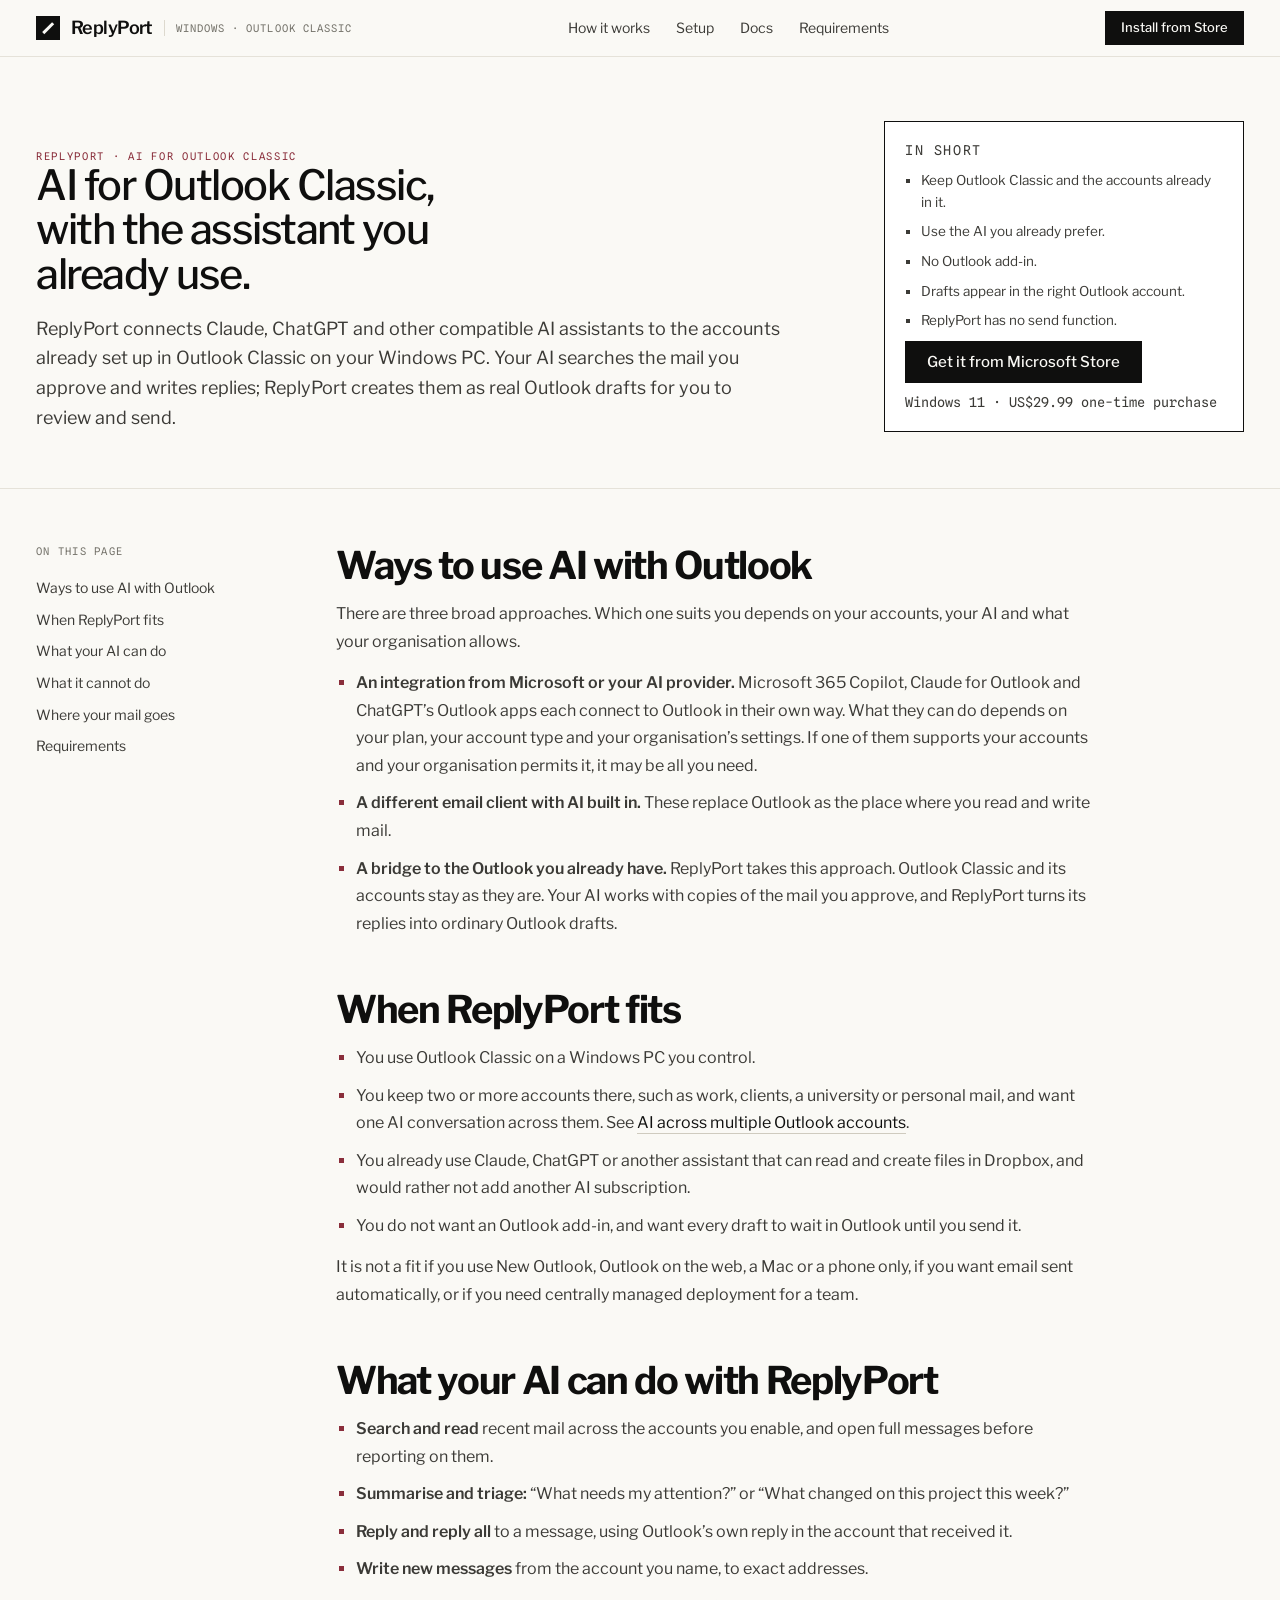
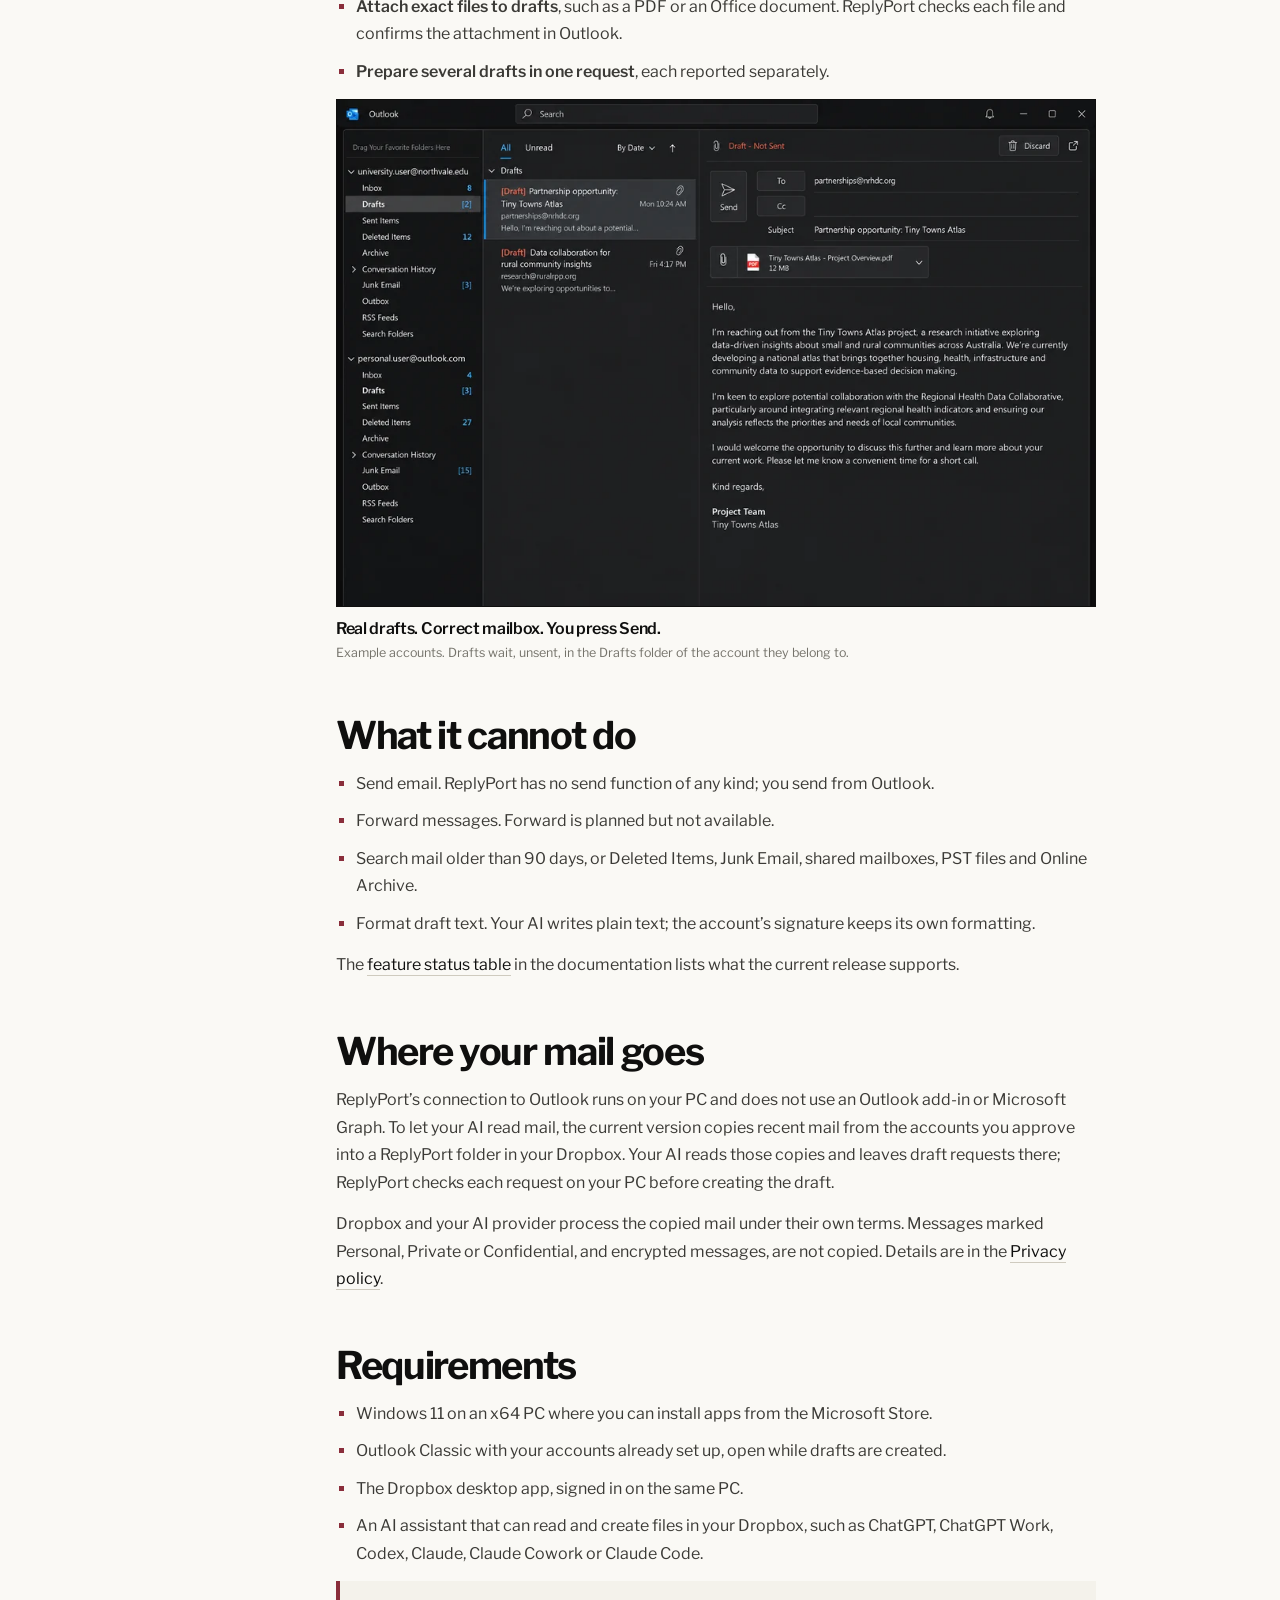
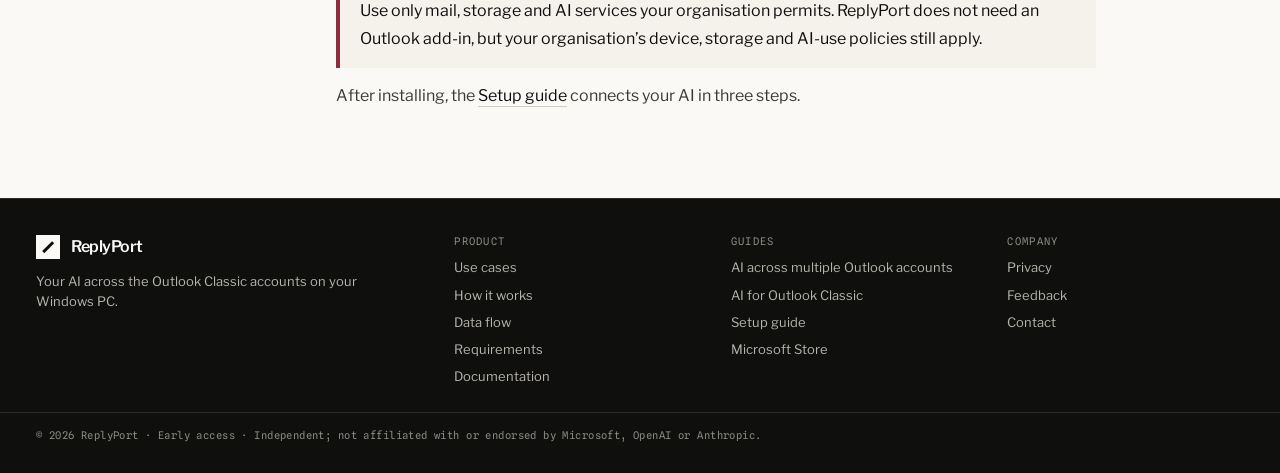
==== ai-for-outlook-classic/index.html @ 8bb8aacd "Website for ReplyPort 0.3.12 at US$29.99 (merge when the Store update is live) - Price: US$29.99 one" ====
<!DOCTYPE html>
<html lang="en">
<head>
<meta charset="utf-8">
<meta name="viewport" content="width=device-width, initial-scale=1">
<title>AI for Outlook Classic and Multiple Accounts | ReplyPort</title>
<meta name="description" content="Ways to use AI with Outlook Classic on Windows, and where ReplyPort fits: use Claude, ChatGPT or another compatible assistant with the accounts already in Outlook, with no add-in and no send function.">
<link rel="canonical" href="https://replyport.github.io/ai-for-outlook-classic/">
<meta name="theme-color" content="#FAF9F5" media="(prefers-color-scheme: light)">
<meta name="theme-color" content="#0F0F0E" media="(prefers-color-scheme: dark)">
<meta name="color-scheme" content="light dark">

<meta property="og:type" content="article">
<meta property="og:site_name" content="ReplyPort">
<meta property="og:url" content="https://replyport.github.io/ai-for-outlook-classic/">
<meta property="og:title" content="AI for Outlook Classic, with the assistant you already use">
<meta property="og:description" content="Use Claude, ChatGPT or another compatible assistant with the accounts already in Outlook Classic. Real Outlook drafts; ReplyPort cannot send.">
<meta property="og:image" content="https://replyport.github.io/assets/screens/outlook-drafts-og.jpg">
<meta property="og:image:width" content="1200">
<meta property="og:image:height" content="630">
<meta name="twitter:card" content="summary_large_image">

<link rel="icon" href="../favicon.svg" type="image/svg+xml">
<link rel="apple-touch-icon" href="../apple-touch-icon.png">
<link rel="preload" href="../assets/fonts/libre-franklin-latin.woff2" as="font" type="font/woff2" crossorigin>
<link rel="preload" href="../assets/fonts/spline-sans-mono-latin.woff2" as="font" type="font/woff2" crossorigin>
<link rel="stylesheet" href="../assets/site.css">
<!-- Google tag (gtag.js) -->
<script async src="https://www.googletagmanager.com/gtag/js?id=AW-18493139821"></script>
<script>
  window.dataLayer = window.dataLayer || [];
  function gtag(){dataLayer.push(arguments);}
  gtag('js', new Date());
  gtag('config', 'AW-18493139821');
</script>
<script src="../assets/measurement.js" defer></script>
</head>

<body id="top">
<a class="skip-link" href="#main">Skip to content</a>

<header class="topbar">
  <div class="wrap topbar__bar">
    <a class="lockup" href="../" aria-label="ReplyPort, home">
      <span class="rp-mark rp-mark--24 rp-mark--idle" role="img" aria-label="ReplyPort"><i></i></span>
      <span class="wordmark">ReplyPort</span>
      <span class="lockup__tag">Windows &#183; Outlook Classic</span>
    </a>
    <nav class="topbar__links" aria-label="Primary">
      <a href="../#how">How it works</a>
      <a href="../setup/">Setup</a>
      <a href="../docs/">Docs</a>
      <a href="../#windows">Requirements</a>
    </nav>
    <a class="btn btn--small" href="https://apps.microsoft.com/detail/9PPGN3H4QGJJ">Install from Store</a>
  </div>
  <details class="navdrop">
    <summary><span class="wrap navdrop__summary">Sections</span></summary>
    <nav class="wrap navdrop__menu" aria-label="Primary, compact">
      <a href="../#how">How it works</a>
      <a href="../setup/">Setup</a>
      <a href="../docs/">Docs</a>
      <a href="../#windows">Requirements</a>
    </nav>
  </details>
</header>

<main id="main">
  <header class="band guide-hero">
    <div class="wrap guide-hero__inner">
      <div>
        <p class="eyebrow eyebrow--widest eyebrow--signal">ReplyPort &#183; AI for Outlook Classic</p>
        <h1>AI for Outlook Classic, with the assistant you already use.</h1>
        <p class="guide-standfirst">ReplyPort connects Claude, ChatGPT and other compatible AI assistants to the accounts already set up in Outlook Classic on your Windows PC. Your AI searches the mail you approve and writes replies; ReplyPort creates them as real Outlook drafts for you to review and send.</p>
      </div>
      <aside class="guide-boundary" aria-label="In short">
        <p class="eyebrow">In short</p>
        <ul>
          <li>Keep Outlook Classic and the accounts already in it.</li>
          <li>Use the AI you already prefer.</li>
          <li>No Outlook add-in.</li>
          <li>Drafts appear in the right Outlook account.</li>
          <li>ReplyPort has no send function.</li>
        </ul>
        <p><a class="btn" href="https://apps.microsoft.com/detail/9PPGN3H4QGJJ">Get it from Microsoft Store</a></p>
        <p class="meta">Windows 11 &#183; US$29.99 one-time purchase</p>
      </aside>
    </div>
  </header>

  <div class="wrap guide-layout">
    <nav class="guide-nav" aria-label="Sections on this page">
      <p class="eyebrow">On this page</p>
      <a href="#options">Ways to use AI with Outlook</a>
      <a href="#fit">When ReplyPort fits</a>
      <a href="#can">What your AI can do</a>
      <a href="#cannot">What it cannot do</a>
      <a href="#data">Where your mail goes</a>
      <a href="#requirements">Requirements</a>
    </nav>

    <article class="guide-copy">
      <section id="options">
        <h2>Ways to use AI with Outlook</h2>
        <p>There are three broad approaches. Which one suits you depends on your accounts, your AI and what your organisation allows.</p>
        <ul>
          <li><strong>An integration from Microsoft or your AI provider.</strong> Microsoft 365 Copilot, Claude for Outlook and ChatGPT&#8217;s Outlook apps each connect to Outlook in their own way. What they can do depends on your plan, your account type and your organisation&#8217;s settings. If one of them supports your accounts and your organisation permits it, it may be all you need.</li>
          <li><strong>A different email client with AI built in.</strong> These replace Outlook as the place where you read and write mail.</li>
          <li><strong>A bridge to the Outlook you already have.</strong> ReplyPort takes this approach. Outlook Classic and its accounts stay as they are. Your AI works with copies of the mail you approve, and ReplyPort turns its replies into ordinary Outlook drafts.</li>
        </ul>
      </section>

      <section id="fit">
        <h2>When ReplyPort fits</h2>
        <ul>
          <li>You use Outlook Classic on a Windows PC you control.</li>
          <li>You keep two or more accounts there, such as work, clients, a university or personal mail, and want one AI conversation across them. See <a class="link" href="../ai-multiple-outlook-accounts/">AI across multiple Outlook accounts</a>.</li>
          <li>You already use Claude, ChatGPT or another assistant that can read and create files in Dropbox, and would rather not add another AI subscription.</li>
          <li>You do not want an Outlook add-in, and want every draft to wait in Outlook until you send it.</li>
        </ul>
        <p>It is not a fit if you use New Outlook, Outlook on the web, a Mac or a phone only, if you want email sent automatically, or if you need centrally managed deployment for a team.</p>
      </section>

      <section id="can">
        <h2>What your AI can do with ReplyPort</h2>
        <ul>
          <li><strong>Search and read</strong> recent mail across the accounts you enable, and open full messages before reporting on them.</li>
          <li><strong>Summarise and triage:</strong> &#8220;What needs my attention?&#8221; or &#8220;What changed on this project this week?&#8221;</li>
          <li><strong>Reply and reply all</strong> to a message, using Outlook&#8217;s own reply in the account that received it.</li>
          <li><strong>Write new messages</strong> from the account you name, to exact addresses.</li>
          <li><strong>Attach exact files to drafts</strong>, such as a PDF or an Office document. ReplyPort checks each file and confirms the attachment in Outlook.</li>
          <li><strong>Prepare several drafts in one request</strong>, each reported separately.</li>
        </ul>
        <figure class="shot">
          <picture class="shot__frame">
            <source type="image/webp" srcset="../assets/screens/outlook-drafts-960.webp 960w, ../assets/screens/outlook-drafts.webp 1536w" sizes="(max-width: 980px) 100vw, 760px">
            <img src="../assets/screens/outlook-drafts-960.jpg" srcset="../assets/screens/outlook-drafts-960.jpg 960w, ../assets/screens/outlook-drafts.jpg 1536w" sizes="(max-width: 980px) 100vw, 760px" width="1536" height="1024" loading="lazy" alt="Outlook Classic with a university account and a personal account, each with its own Drafts folder. An unsent draft is open in the university account.">
          </picture>
          <figcaption class="shot__cap">
            <span class="shot__claim">Real drafts. Correct mailbox. You press Send.</span>
            <span class="shot__note">Example accounts. Drafts wait, unsent, in the Drafts folder of the account they belong to.</span>
          </figcaption>
        </figure>
      </section>

      <section id="cannot">
        <h2>What it cannot do</h2>
        <ul>
          <li>Send email. ReplyPort has no send function of any kind; you send from Outlook.</li>
          <li>Forward messages. Forward is planned but not available.</li>
                    <li>Search mail older than 90 days, or Deleted Items, Junk Email, shared mailboxes, PST files and Online Archive.</li>
          <li>Format draft text. Your AI writes plain text; the account&#8217;s signature keeps its own formatting.</li>
        </ul>
        <p>The <a class="link" href="../docs/#status">feature status table</a> in the documentation lists what the current release supports.</p>
      </section>

      <section id="data">
        <h2>Where your mail goes</h2>
        <p>ReplyPort&#8217;s connection to Outlook runs on your PC and does not use an Outlook add-in or Microsoft Graph. To let your AI read mail, the current version copies recent mail from the accounts you approve into a ReplyPort folder in your Dropbox. Your AI reads those copies and leaves draft requests there; ReplyPort checks each request on your PC before creating the draft.</p>
        <p>Dropbox and your AI provider process the copied mail under their own terms. Messages marked Personal, Private or Confidential, and encrypted messages, are not copied. Details are in the <a class="link" href="../privacy/">Privacy policy</a>.</p>
      </section>

      <section id="requirements">
        <h2>Requirements</h2>
        <ul>
          <li>Windows 11 on an x64 PC where you can install apps from the Microsoft Store.</li>
          <li>Outlook Classic with your accounts already set up, open while drafts are created.</li>
          <li>The Dropbox desktop app, signed in on the same PC.</li>
          <li>An AI assistant that can read and create files in your Dropbox, such as ChatGPT, ChatGPT Work, Codex, Claude, Claude Cowork or Claude Code.</li>
        </ul>
        <p class="guide-callout">Use only mail, storage and AI services your organisation permits. ReplyPort does not need an Outlook add-in, but your organisation&#8217;s device, storage and AI-use policies still apply.</p>
        <p>After installing, the <a class="link" href="../setup/">Setup guide</a> connects your AI in three steps.</p>
      </section>
    </article>
  </div>
</main>

<footer class="foot">
  <div class="wrap foot__grid">
    <div class="foot__brand">
      <div class="foot__lockup">
        <span class="rp-mark rp-mark--24 rp-mark--inverse rp-mark--idle" role="img" aria-label="ReplyPort"><i></i></span>
        <span class="foot__wordmark">ReplyPort</span>
      </div>
      <p class="foot__blurb">Your AI across the Outlook Classic accounts on your Windows PC.</p>
    </div>
    <nav class="foot__col" aria-label="Product">
      <h2 class="eyebrow">Product</h2>
      <a href="../#use-cases">Use cases</a>
      <a href="../#how">How it works</a>
      <a href="../#data">Data flow</a>
      <a href="../#windows">Requirements</a>
      <a href="../docs/">Documentation</a>
    </nav>
    <nav class="foot__col" aria-label="Guides">
      <h2 class="eyebrow">Guides</h2>
      <a href="../ai-multiple-outlook-accounts/">AI across multiple Outlook accounts</a>
      <a href="./" aria-current="page">AI for Outlook Classic</a>
      <a href="../setup/">Setup guide</a>
      <a href="https://apps.microsoft.com/detail/9PPGN3H4QGJJ">Microsoft Store</a>
    </nav>
    <nav class="foot__col" aria-label="Company">
      <h2 class="eyebrow">Company</h2>
      <a href="../privacy/">Privacy</a>
      <a href="https://github.com/replyport/feedback/issues/new/choose" rel="noopener">Feedback</a>
      <a href="mailto:sergei.v.alexeev@gmail.com">Contact</a>
    </nav>
  </div>
  <div class="wrap foot__legal">
    <span>&#169; 2026 ReplyPort &#183; Early access &#183; Independent; not affiliated with or endorsed by Microsoft, OpenAI or Anthropic.</span>
  </div>
</footer>
</body>
</html>
---- assets/site.css ----
/* ============================================================
   ReplyPort - replyport.github.io
   Identity: Direction A (restrained Swiss / systems).
   Information density: Direction C, without the terminal aesthetic.
   Palette, mark, type system and rationed accent are the frozen parts.
   Vertical rhythm is deliberately much tighter than the original handoff.
   ============================================================ */

/* ---------- 1 - Fonts (self-hosted, OFL, variable, latin + latin-ext) --- */

@font-face{
  font-family:'Libre Franklin';font-style:normal;font-weight:300 700;font-display:swap;
  src:url(fonts/libre-franklin-latin-ext.woff2) format('woff2');
  unicode-range:U+0100-02BA,U+02BD-02C5,U+02C7-02CC,U+02CE-02D7,U+02DD-02FF,U+0304,U+0308,U+0329,U+1D00-1DBF,U+1E00-1E9F,U+1EF2-1EFF,U+2020,U+20A0-20AB,U+20AD-20C0,U+2113,U+2C60-2C7F,U+A720-A7FF;
}
@font-face{
  font-family:'Libre Franklin';font-style:normal;font-weight:300 700;font-display:swap;
  src:url(fonts/libre-franklin-latin.woff2) format('woff2');
  unicode-range:U+0000-00FF,U+0131,U+0152-0153,U+02BB-02BC,U+02C6,U+02DA,U+02DC,U+0304,U+0308,U+0329,U+2000-206F,U+20AC,U+2122,U+2191,U+2193,U+2212,U+2215,U+FEFF,U+FFFD;
}
@font-face{
  font-family:'Spline Sans Mono';font-style:normal;font-weight:300 700;font-display:swap;
  src:url(fonts/spline-sans-mono-latin-ext.woff2) format('woff2');
  unicode-range:U+0100-02BA,U+02BD-02C5,U+02C7-02CC,U+02CE-02D7,U+02DD-02FF,U+0304,U+0308,U+0329,U+1D00-1DBF,U+1E00-1E9F,U+1EF2-1EFF,U+2020,U+20A0-20AB,U+20AD-20C0,U+2113,U+2C60-2C7F,U+A720-A7FF;
}
@font-face{
  font-family:'Spline Sans Mono';font-style:normal;font-weight:300 700;font-display:swap;
  src:url(fonts/spline-sans-mono-latin.woff2) format('woff2');
  unicode-range:U+0000-00FF,U+0131,U+0152-0153,U+02BB-02BC,U+02C6,U+02DA,U+02DC,U+0304,U+0308,U+0329,U+2000-206F,U+20AC,U+2122,U+2191,U+2193,U+2212,U+2215,U+FEFF,U+FFFD;
}

/* ---------- 2 - Tokens ---------------------------------------------- */

:root{
  color-scheme:light;

  /* --- Page surfaces: the bands you read on ------------------------- */
  --paper:#FAF9F5;
  --paper-alt:#F4F2EB;
  --panel:#FFFFFF;
  --ink:#0F0F0E;              /* text, and the strong 1px borders */
  --loud-bg:#0F0F0E;          /* the fill of every loud surface */
  --ink-hover:#000000;
  --paper-hover:#FFFFFF;
  --body:#3B3A36;
  --muted:#75736B;
  --muted-2:#9A978E;          /* deliberately quiet: "No" / "Not required" */
  --rule:#E5E2D9;
  --rule-alt:#DDD9CE;
  --border-strong:#CFCBBF;

  /* --- Loud surfaces: the inverted bands ----------------------------
     The footer and the film control bar's primary button. They are filled with --ink and their
     content uses the --on-loud-* scale and --rule-loud hairlines. */
  --on-loud:#B7B4AC;
  --on-loud-strong:#E4E1D9;
  --on-loud-muted:#8B8880;
  --rule-loud:#2B2A27;

  /* --- The one accent, in its three jobs ---------------------------- */
  --signal:#8A2E3B;           /* accent on a page surface */
  --signal-on-loud:#C4726F;   /* accent on a loud surface */
  --signal-fill:#8A2E3B;      /* accent as a filled block; never inverts */
  --on-signal:#FAF9F5;        /* text on that fill; never inverts */

  --sans:'Libre Franklin','Helvetica Neue',Helvetica,Arial,sans-serif;
  --mono:'Spline Sans Mono',ui-monospace,Consolas,'Courier New',monospace;

  --gutter:36px;
  --content:1240px;

  /* Vertical rhythm. Roughly 45% tighter than the original handoff. */
  --band-y:48px;
  --gap-lg:52px;

  /* mark stroke defaults - the proportional rule from the handoff */
  --rp-w:9%;
  --rp-h:60%;
}

/* ---------- 2.1 - Dark mode ------------------------------------------
   A true inversion of the same system, not a second design. Every pair
   swaps roles: the page goes to ink, the loud bands go to paper, and the
   mark inverts with them (the square is always the opposite of the page).
   Only --signal-fill and --on-signal hold still, because an oxblood block
   with light text reads correctly against either background.
   -------------------------------------------------------------------- */

@media (prefers-color-scheme:dark){
  :root{
    color-scheme:dark;

    --paper:#0F0F0E;
    --paper-alt:#171614;
    --panel:#141312;
    --ink:#EAE7DF;
    /* The slab sits a little under the text colour so a full-width
       inverted band reads as paper rather than as a light source. */
    --loud-bg:#E3E0D7;
    --ink-hover:#FFFFFF;
    --paper-hover:#000000;
    --body:#C4C1B9;
    --muted:#94918A;
    --muted-2:#82807A;
    --rule:#2B2A28;
    --rule-alt:#33322D;
    --border-strong:#4A4844;

    --on-loud:#55534E;
    --on-loud-strong:#2A2926;
    --on-loud-muted:#5F5D57;
    --rule-loud:#C4C0B4;

    --signal:#C4726F;
    --signal-on-loud:#8A2E3B;
  }
}

*,*::before,*::after{box-sizing:border-box}

[hidden]{display:none !important}

html{
  -webkit-text-size-adjust:100%;
  scroll-behavior:smooth;
}

body{
  margin:0;
  background:var(--paper);
  color:var(--ink);
  font-family:var(--sans);
  font-size:15px;
  line-height:1.55;
  -webkit-font-smoothing:antialiased;
  -moz-osx-font-smoothing:grayscale;
}

h1,h2,h3,h4,p,dl,dd,ol,ul,figure{margin:0}
dd{margin-inline-start:0}
ol,ul{padding:0;list-style:none}
img,svg{display:block}
b,strong{font-weight:600}

a{
  color:var(--ink);
  text-decoration:none;
  transition:color 120ms ease,background-color 120ms ease,border-color 120ms ease;
}
a:hover{color:var(--signal)}
a:focus-visible,summary:focus-visible{
  outline:2px solid var(--signal);
  outline-offset:3px;
}
/* The accent flips on the inverted bands, so the focus ring flips with it. */
.band--ink a:focus-visible,.foot a:focus-visible{outline-color:var(--signal-on-loud)}
.link{border-bottom:1px solid var(--border-strong);padding-bottom:1px}
.link:hover{border-color:var(--signal)}

.skip-link{
  position:absolute;left:-9999px;top:0;z-index:100;
  background:var(--loud-bg);color:var(--paper);padding:10px 18px;font-size:14px;
}
.skip-link:focus{left:0;color:var(--paper)}

.visually-hidden{
  position:absolute;width:1px;height:1px;margin:-1px;padding:0;
  overflow:hidden;clip:rect(0 0 0 0);clip-path:inset(50%);white-space:nowrap;border:0;
}

/* ---------- 3 - Layout scaffolding ---------------------------------- */

.wrap{
  max-width:calc(var(--content) + var(--gutter) * 2);
  margin:0 auto;
  padding-inline:var(--gutter);
}

.band{border-bottom:1px solid var(--rule)}
.band--alt{background:var(--paper-alt)}
.band--alt .hair-grid > *{background:var(--paper-alt)}
.band--ink{background:var(--loud-bg);color:var(--paper);border-bottom:0}

.sec{padding-block:var(--band-y)}

[id]{scroll-margin-top:64px}

/* ---------- 4 - Typography roles ------------------------------------ */

.eyebrow{
  font-family:var(--mono);
  font-size:10.5px;
  font-weight:400;
  letter-spacing:.12em;
  text-transform:uppercase;
  line-height:1.3;
  color:var(--muted);
}
.eyebrow--wide{letter-spacing:.14em}
.eyebrow--widest{letter-spacing:.16em}
.eyebrow--signal{color:var(--signal)}
.eyebrow--on-loud{color:var(--signal-on-loud)}

.meta{
  font-family:var(--mono);
  font-size:11.5px;
  line-height:1.5;
  color:var(--muted);
}
.meta--on-ink{color:var(--on-loud-muted)}

.lead{font-size:15.5px;line-height:1.6;color:var(--body)}
.note{font-size:12.5px;line-height:1.6;color:var(--muted)}

h1{
  font-size:clamp(29px,3.25vw,45px);
  line-height:1.06;
  font-weight:500;
  letter-spacing:-.036em;
  text-wrap:pretty;
}
.h2{
  font-size:clamp(21px,2.05vw,28px);
  line-height:1.12;
  font-weight:500;
  letter-spacing:-.032em;
  text-wrap:pretty;
}
.h2--cta{font-size:clamp(22px,2.4vw,32px)}

/* ---------- 5 - The mark -------------------------------------------- */

.rp-mark{
  position:relative;
  display:inline-block;
  width:28px;height:28px;
  background:var(--loud-bg);
  flex:none;
}
.rp-mark > i{
  position:absolute;left:50%;top:50%;
  width:var(--rp-w);height:var(--rp-h);
  background:var(--paper);
  transform:translate(-50%,-50%) rotate(45deg);
}
.rp-mark--inverse{background:var(--paper)}
.rp-mark--inverse > i{background:var(--ink)}

.rp-mark--16{width:16px;height:16px;--rp-w:2px;--rp-h:10px}
.rp-mark--24{width:24px;height:24px;--rp-w:2.5px;--rp-h:14px}
.rp-mark--28{width:28px;height:28px;--rp-w:2.5px;--rp-h:17px}
.rp-mark--34{width:34px;height:34px;--rp-w:3px;--rp-h:20px}

@keyframes rp-spin{
  from{transform:translate(-50%,-50%) rotate(45deg)}
  to  {transform:translate(-50%,-50%) rotate(405deg)}
}
.rp-mark--idle > i{transform:translate(-50%,-50%) rotate(45deg)}
.rp-mark--working > i{animation:rp-spin 2.6s linear infinite}
.rp-mark--ready > i{transform:translate(-50%,-50%) rotate(0deg)}

@media (prefers-reduced-motion:reduce){
  html{scroll-behavior:auto}
  .rp-mark--working > i{animation:none}
  .rp-mark--working{box-shadow:inset 0 0 0 2px var(--signal-fill)}
}

/* ---------- 6 - Buttons --------------------------------------------- */

.btn{
  display:inline-block;
  padding:12px 22px;
  font-size:15px;
  font-weight:500;
  line-height:1.2;
  border-radius:0;
  background:var(--loud-bg);
  color:var(--paper);
  text-align:center;
  white-space:nowrap;
}
.btn:hover{color:var(--paper);background:var(--ink-hover)}
.btn--secondary{
  background:transparent;color:var(--ink);
  border:1px solid var(--border-strong);padding:11px 20px;font-weight:400;
}
.btn--secondary:hover{color:var(--signal);background:transparent;border-color:var(--signal)}
.btn--small{padding:9px 16px;font-size:13px}
.btn--on-ink{background:var(--paper);color:var(--ink)}
.btn--on-ink:hover{background:var(--paper-hover);color:var(--ink)}

/* ---------- 7 - Sticky top bar -------------------------------------- */

.topbar{
  position:sticky;top:0;z-index:40;
  background:var(--paper);
  border-bottom:1px solid var(--rule);
}
.topbar__bar{
  display:flex;align-items:center;justify-content:space-between;gap:24px;
  padding-block:11px;
}
.lockup{display:flex;align-items:center;gap:11px}
.lockup:hover{color:var(--ink)}
.wordmark{font-size:18px;font-weight:600;letter-spacing:-.032em}
.lockup__tag{
  font-family:var(--mono);font-size:10.5px;letter-spacing:.1em;text-transform:uppercase;
  color:var(--muted);padding-left:11px;border-left:1px solid var(--rule-alt);
}
.topbar__links{display:flex;gap:26px;font-size:14px}
.topbar__links a{color:var(--body)}
.topbar__links a:hover{color:var(--signal)}
.navdrop{display:none}

/* ---------- 8 - Hero: headline, the film, facts ---------------------- */

.hero{display:flex;flex-direction:column;gap:22px;padding-block:34px 26px}

/* Two-column editorial head: the claim on the left, the plain explanation
   and the install route on the right. It stays short so the film is the
   first thing that explains the product. */
.hero__head{
  display:grid;grid-template-columns:minmax(0,1.15fr) minmax(0,.85fr);
  gap:var(--gap-lg);align-items:end;
}
.hero__title{display:flex;flex-direction:column;gap:12px}
.hero h1{max-width:17ch;font-size:clamp(31px,3.7vw,52px)}
.hero__intro{display:flex;flex-direction:column;gap:14px;padding-bottom:4px}
.standfirst{font-size:16px;line-height:1.6;color:var(--body);max-width:48ch}
.hero__cta-row{display:flex;align-items:center;gap:12px;flex-wrap:wrap}

/* The film. One canonical light film in both themes: it is a framed object
   on the page, with its own paper, and it ends on an ink card. */
.film{display:flex;flex-direction:column}
.film__frame{
  position:relative;
  aspect-ratio:16 / 9;
  background:#F4F2EB;
  border:1px solid var(--ink);
  overflow:hidden;
}
.film__video{
  position:absolute;inset:0;width:100%;height:100%;
  display:block;object-fit:cover;background:transparent;
}
.film__video::cue{
  font-family:var(--sans);font-size:clamp(14px,1.6vw,22px);line-height:1.35;
  color:#FAF9F5;background:rgba(15,15,14,.86);
}

/* Centred start button: shown when the film is not previewing (reduced
   motion, Data Saver, autoplay refused) and after it ends. */
.film__start{
  position:absolute;right:2.2%;top:3.6%;
  display:flex;align-items:center;gap:16px;
  padding:16px 24px 16px 18px;border:0;border-radius:0;cursor:pointer;
  background:#0F0F0E;color:#FAF9F5;font:inherit;text-align:left;
  box-shadow:0 0 0 1px rgba(250,249,245,.18);
}
.film__start:hover{background:#000}
.film__start:focus-visible{outline:2px solid var(--signal);outline-offset:4px}
.film__start-icon{
  width:38px;height:38px;flex:none;background:#FAF9F5;position:relative;
}
.film__start-icon::after{
  content:'';position:absolute;left:14px;top:11px;
  border-style:solid;border-width:8px 0 8px 13px;border-color:transparent transparent transparent #0F0F0E;
}
.film.is-ended .film__start{background:#FAF9F5;color:#0F0F0E}
.film.is-ended .film__start-icon{background:#0F0F0E}
.film.is-ended .film__start-icon::after{border-left-color:#FAF9F5}
.film.is-ended .film__start-meta{color:#75736B}
.film__start-text{display:flex;flex-direction:column;gap:2px}
.film__start-label{font-size:18px;font-weight:600;letter-spacing:-.02em;line-height:1.15}
.film__start-meta{font-family:var(--mono);font-size:10.5px;letter-spacing:.12em;text-transform:uppercase;color:#B7B4AC}

.film__unmute{
  position:absolute;right:2.2%;top:3.6%;
  display:inline-flex;align-items:center;gap:9px;
  min-height:40px;padding:0 14px;border:0;border-radius:0;cursor:pointer;
  background:#0F0F0E;color:#FAF9F5;font:inherit;font-size:13.5px;font-weight:500;
}
.film__unmute:hover{background:#000}
.film__unmute:focus-visible{outline:2px solid var(--signal);outline-offset:3px}

.film__error{
  position:absolute;left:0;right:0;bottom:0;padding:12px 16px;
  background:var(--paper);border-top:1px solid var(--ink);font-size:13.5px;color:var(--body);
}
.film.is-failed .film__bar,.film.is-failed .film__unmute{display:none}

/* Control bar: sits under the film so nothing covers the picture. It is
   only shown when the player script can run (html.js is set inline in the
   head, so its space is reserved from the first paint); without script
   the video keeps its native controls. */
.js .film__bar{display:flex}
.film__bar{
  position:relative;
  display:none;align-items:stretch;flex-wrap:wrap;
  border:1px solid var(--ink);border-top:0;background:var(--paper);
}
.film__btn{
  display:inline-flex;align-items:center;gap:9px;
  min-height:44px;padding:0 16px;
  border:0;border-right:1px solid var(--rule);border-radius:0;
  background:transparent;color:var(--ink);cursor:pointer;
  font:inherit;font-size:13.5px;line-height:1;white-space:nowrap;
}
.film__btn:hover{color:var(--signal)}
.film__btn:focus-visible{outline:2px solid var(--signal);outline-offset:-2px}
.film__btn--primary{background:var(--loud-bg);color:var(--paper);font-weight:500;padding:0 18px;border-right-color:var(--ink)}
.film__btn--primary:hover{background:var(--ink-hover);color:var(--paper)}
.film__btn[aria-pressed="true"]{color:var(--signal)}
.film__btn--end{margin-left:auto;border-right:0;border-left:1px solid var(--rule)}
.film__time{
  display:flex;align-items:center;gap:.45em;padding:0 16px;
  font-family:var(--mono);font-size:11.5px;letter-spacing:.04em;color:var(--muted);
  font-variant-numeric:tabular-nums;
}
.film__progress{position:absolute;left:0;right:0;top:-1px;height:2px;background:transparent;pointer-events:none}
.film__progress span{display:block;height:100%;width:0;background:var(--signal)}

/* Icons: drawn with borders so they stay crisp and inherit colour. */
.film__ico{position:relative;width:14px;height:14px;flex:none;display:inline-block}
.film__ico--pause::before,.film__ico--pause::after{content:'';position:absolute;top:1px;width:4px;height:12px;background:currentColor}
.film__ico--pause::before{left:2px}
.film__ico--pause::after{right:2px}
.film__ico--play::before{
  content:'';position:absolute;left:3px;top:1px;
  border-style:solid;border-width:6px 0 6px 10px;border-color:transparent transparent transparent currentColor;
}
.film__ico--restart{border:2px solid currentColor;border-radius:50%;border-top-color:transparent;width:13px;height:13px}
.film__ico--restart::after{
  content:'';position:absolute;right:-3px;top:-3px;
  border-style:solid;border-width:4px 0 4px 5px;border-color:transparent transparent transparent currentColor;
  transform:rotate(-45deg);
}
.film__ico--sound::before{content:'';position:absolute;left:0;top:4px;width:4px;height:6px;background:currentColor}
.film__ico--sound::after{
  content:'';position:absolute;left:3px;top:1px;
  border-style:solid;border-width:6px 7px 6px 0;border-color:transparent currentColor transparent transparent;
}
[data-act="mute"][aria-pressed="false"] .film__ico--sound{opacity:.45}
.film__ico--full{border:2px solid currentColor;width:14px;height:11px;margin-top:1px}
.film__cc{
  font-family:var(--mono);font-size:9.5px;font-weight:600;letter-spacing:.04em;
  border:1.5px solid currentColor;padding:1px 3px;line-height:1.1;
}

/* Written version of the film. */
.transcript{border-bottom:1px solid var(--rule)}
.transcript summary{
  list-style:none;cursor:pointer;display:inline-flex;align-items:center;gap:8px;
  font-family:var(--mono);font-size:10.5px;letter-spacing:.12em;text-transform:uppercase;color:var(--muted);
  padding:2px 0 12px;
}
.transcript summary::-webkit-details-marker{display:none}
.transcript summary::before{content:'+';font-size:13px;line-height:1;color:var(--signal)}
.transcript[open] summary::before{content:'\2013'}
.transcript summary:hover{color:var(--signal)}
.transcript summary:focus-visible{outline:2px solid var(--signal);outline-offset:3px}
.transcript__list{
  display:grid;grid-template-columns:repeat(2,minmax(0,1fr));gap:8px 40px;
  padding-bottom:18px;counter-reset:t;
}
.transcript__list li{
  counter-increment:t;position:relative;padding-left:30px;
  font-size:13.5px;line-height:1.55;color:var(--body);
}
.transcript__list li::before{
  content:counter(t,decimal-leading-zero);position:absolute;left:0;top:2px;
  font-family:var(--mono);font-size:11px;color:var(--signal);
}
.transcript__list b{color:var(--ink);font-weight:600}

#use-cases{padding-bottom:30px}

/* ---------- 9 - Hairline grids and strips ---------------------------- */

.hair-grid{
  display:grid;gap:1px;
  background:var(--rule);
  border:1px solid var(--rule);
}
.hair-grid--3{grid-template-columns:repeat(3,minmax(0,1fr))}
.hair-grid--2{grid-template-columns:repeat(2,minmax(0,1fr))}
.hair-grid > *{background:var(--paper);min-width:0}
.strip{margin-bottom:0}

.usecase{padding:18px 20px 20px;display:flex;flex-direction:column;gap:5px}
.usecase__title{font-size:19px;font-weight:500;letter-spacing:-.026em;line-height:1.15}
.usecase__text{font-size:13.5px;line-height:1.55;color:var(--body)}

/* ---------- 11 - Section heads --------------------------------------- */

.sec-head{
  display:grid;grid-template-columns:minmax(0,1.05fr) minmax(0,1fr);
  gap:40px;align-items:end;
  padding-bottom:14px;margin-bottom:22px;border-bottom:1px solid var(--rule);
}
.band--alt .sec-head{border-bottom-color:var(--rule-alt)}
.sec-head__main{display:flex;flex-direction:column;gap:8px}
.sec-head .h2{max-width:22ch}
.sec-head .lead{max-width:52ch}

/* ---------- 12 - Columns, spec lists, notes -------------------------- */

.cols{display:grid;gap:36px}
.cols--2{grid-template-columns:minmax(0,1fr) minmax(0,1fr)}
.col{display:flex;flex-direction:column;gap:10px;min-width:0}
.col--pad{padding:18px 20px 20px}

.speclist{display:flex;flex-direction:column;border-top:1px solid var(--rule-alt)}
.speclist > div{
  display:flex;align-items:baseline;justify-content:space-between;gap:16px;
  padding:7px 0;border-bottom:1px solid var(--rule-alt);
}
.speclist dt{font-size:14px;color:var(--ink);min-width:0}
.speclist dd{font-size:13px;color:var(--body);flex:none;font-family:var(--mono);letter-spacing:.02em}
.speclist .is-no{color:var(--muted-2)}
.speclist--2col{display:grid;grid-template-columns:minmax(0,1fr) minmax(0,1fr);column-gap:32px;border-top:0}
.speclist--2col > div{border-top:1px solid var(--rule-alt);border-bottom:0}

#windows .btn{max-width:100%;white-space:normal}
.requirements-list{display:grid;gap:8px;font-size:14px;color:var(--body)}
.requirements-list li{padding-bottom:8px;border-bottom:1px solid var(--rule-alt)}

/* ---------- 13 - How-it-works boundary statement + step list --------- */

.how-boundary{display:flex;flex-direction:column;gap:4px}
.how-boundary__statement{
  font-size:19px;font-weight:600;letter-spacing:-.022em;line-height:1.25;color:var(--ink);
}
.how-boundary__support{font-size:13px;line-height:1.5;color:var(--muted)}

.how-steps{
  display:flex;align-items:stretch;
  border-top:1px solid var(--rule-alt);border-bottom:1px solid var(--rule-alt);
}
.how-step{
  position:relative;flex:1 1 0;min-width:0;
  padding:18px 24px 20px;display:flex;flex-direction:column;gap:5px;
  border-left:1px solid var(--rule-alt);
}
.how-step:first-child{border-left:0}
.how-step__num{font-family:var(--mono);font-size:11px;color:var(--signal);letter-spacing:.03em}
.how-step__title{font-size:18px;font-weight:500;letter-spacing:-.02em;line-height:1.2}
.how-step__text{font-size:13.5px;line-height:1.55;color:var(--body)}
.how-step--you{box-shadow:inset 3px 0 0 var(--signal)}
.how-step__arrow{
  position:absolute;top:22px;right:-12px;z-index:1;
  width:24px;height:24px;background:var(--paper);color:var(--muted);
}
.how-step__arrow::before{
  content:'';position:absolute;left:5px;right:5px;top:11px;border-top:1px solid currentColor;
}
.how-step__arrow::after{
  content:'';position:absolute;right:5px;top:8px;width:7px;height:7px;
  border-top:1px solid currentColor;border-right:1px solid currentColor;transform:rotate(45deg);
}

/* ---------- 15 - Footer ---------------------------------------------- */

.foot{background:var(--loud-bg);color:var(--on-loud);border-top:1px solid var(--rule-loud)}
.foot__grid{
  display:grid;grid-template-columns:1.6fr 1fr 1fr 1fr;gap:40px;
  padding-block:36px 26px;
}
.foot__brand{display:flex;flex-direction:column;gap:11px}
.foot__lockup{display:flex;align-items:center;gap:11px}
.foot__wordmark{font-size:16px;font-weight:600;letter-spacing:-.03em;color:var(--paper)}
.foot__blurb{font-size:13px;line-height:1.6;max-width:38ch}
.foot__col{display:flex;flex-direction:column;gap:7px;font-size:13px}
.foot__col .eyebrow{margin-bottom:2px;color:var(--on-loud-muted)}
.foot__col a{color:var(--on-loud)}
.foot__col a:hover{color:var(--signal-on-loud)}
/* Destinations that do not exist yet render as plain text, so the footer
   never ships a dead link. Swap the span for an <a href> once published. */
.foot__pending{color:var(--on-loud-muted)}
.foot__legal{
  display:flex;justify-content:space-between;align-items:center;gap:20px;
  border-top:1px solid var(--rule-loud);padding-block:14px 30px;
  font-family:var(--mono);font-size:10.5px;color:var(--on-loud-muted);letter-spacing:.04em;
}

/* ---------- 15.1 - Privacy policy ------------------------------------ */

.privacy-hero__inner{padding-block:72px 64px;display:grid;gap:18px}
.privacy-hero h1{max-width:14ch}
.privacy-standfirst{max-width:68ch;font-size:18px;line-height:1.65;color:var(--body)}
.privacy-layout{display:grid;grid-template-columns:220px minmax(0,760px);gap:80px;padding-block:64px 88px}
.privacy-nav{position:sticky;top:84px;align-self:start;display:flex;flex-direction:column;gap:10px;font-size:14px}
.privacy-nav .eyebrow{margin-bottom:8px;color:var(--muted)}
.privacy-nav a{color:var(--body)}
.privacy-nav a:hover{color:var(--signal)}
.privacy-copy{display:flex;flex-direction:column;gap:48px}
.privacy-copy section{display:flex;flex-direction:column;gap:14px;scroll-margin-top:88px}
.privacy-copy h2{font-size:clamp(26px,3vw,38px);line-height:1.08;letter-spacing:-.035em}
.privacy-copy h3{font-size:18px;line-height:1.25;margin-top:10px}
.privacy-copy p,.privacy-copy li{font-size:16px;line-height:1.72;color:var(--body)}
.privacy-copy ul{display:flex;flex-direction:column;gap:10px;padding-left:20px;list-style:square}
.privacy-copy li::marker{color:var(--signal)}
.privacy-callout{border-left:4px solid var(--signal);padding:16px 20px;background:var(--paper-alt);color:var(--ink) !important}

/* ---------- 15.2 - Setup guide -------------------------------------- */

.guide-hero__inner{padding-block:64px 56px;display:grid;grid-template-columns:minmax(0,1fr) minmax(260px,360px);gap:var(--gap-lg);align-items:end}
.guide-hero h1{max-width:15ch}
.guide-standfirst{max-width:62ch;font-size:18px;line-height:1.65;color:var(--body);margin-top:18px}
.guide-boundary{border:1px solid var(--ink);padding:18px 20px;background:var(--panel);display:flex;flex-direction:column;gap:9px}
.guide-boundary strong{font-size:18px;font-weight:500;letter-spacing:-.02em}
.guide-boundary ul{display:grid;gap:8px;list-style:square;padding-left:16px;font-size:13.5px;line-height:1.6;color:var(--body)}
.guide-boundary p{font-size:13.5px;line-height:1.6;color:var(--body)}
.guide-layout{display:grid;grid-template-columns:220px minmax(0,760px);gap:80px;padding-block:56px 88px}
.guide-nav{position:sticky;top:84px;align-self:start;display:flex;flex-direction:column;gap:10px;font-size:14px}
.guide-nav .eyebrow{margin-bottom:8px;color:var(--muted)}
.guide-nav a{color:var(--body)}
.guide-nav a:hover{color:var(--signal)}
.guide-copy{display:flex;flex-direction:column;gap:52px}
.guide-copy section{display:flex;flex-direction:column;gap:14px;scroll-margin-top:88px}
.guide-copy h2{font-size:clamp(26px,3vw,38px);line-height:1.08;letter-spacing:-.035em}
.guide-copy h3{font-size:18px;line-height:1.25;margin-top:10px}
.guide-copy p,.guide-copy li{font-size:16px;line-height:1.72;color:var(--body)}
.guide-copy ul{display:flex;flex-direction:column;gap:10px;padding-left:20px;list-style:square}
.guide-copy li::marker{color:var(--signal)}
.guide-callout{border-left:4px solid var(--signal);padding:16px 20px;background:var(--paper-alt);color:var(--ink) !important}
.guide-steps{display:flex;flex-direction:column;border-top:1px solid var(--rule-alt);counter-reset:guide-step}
.guide-step{display:grid;grid-template-columns:48px minmax(0,1fr);gap:16px;padding:18px 0;border-bottom:1px solid var(--rule-alt);counter-increment:guide-step}
.guide-step::before{content:counter(guide-step,decimal-leading-zero);font-family:var(--mono);font-size:11px;color:var(--signal);padding-top:4px}
.guide-step h3{margin:0;font-size:18px;font-weight:500;letter-spacing:-.02em}
.guide-step p{font-size:14.5px;line-height:1.62;margin-top:4px}
.guide-step code{font-family:var(--mono);font-size:.92em;color:var(--ink)}
.ai-grid{display:grid;grid-template-columns:repeat(2,minmax(0,1fr));gap:1px;background:var(--rule);border:1px solid var(--rule);margin-top:4px}
.ai-card{background:var(--paper);padding:20px;display:flex;flex-direction:column;gap:14px;min-width:0}
.ai-card__head{display:flex;align-items:baseline;justify-content:space-between;gap:12px;border-bottom:1px solid var(--rule-alt);padding-bottom:10px}
.ai-card__head h3{margin:0;font-size:20px;font-weight:500;letter-spacing:-.025em}
.instruction{margin:0;padding:14px;background:var(--panel);border:1px solid var(--border-strong);font-family:var(--mono);font-size:12.5px;line-height:1.65;color:var(--body);white-space:pre-wrap;overflow-wrap:anywhere}
.instruction-actions{display:flex;align-items:center;gap:12px;flex-wrap:wrap}
.copy-button{border:1px solid var(--border-strong);border-radius:0;padding:9px 12px;background:transparent;color:var(--ink);font:inherit;font-size:13px;cursor:pointer}
.copy-button:hover{border-color:var(--signal);color:var(--signal)}
.copy-button:focus-visible{outline:2px solid var(--signal);outline-offset:3px}
.instruction-download{font-size:13px;border-bottom:1px solid var(--border-strong);padding-bottom:1px}
.copy-status{font-family:var(--mono);font-size:11px;color:var(--signal);min-height:1.5em}
.guide-help{display:grid;gap:0}
.guide-help > div{padding:14px 0;border-top:1px solid var(--rule-alt)}
.guide-help dt{font-size:16px;font-weight:500;color:var(--ink)}
.guide-help dd{margin-top:4px;font-size:14px;line-height:1.6;color:var(--body)}

.guide-source{font-size:13px !important;line-height:1.6 !important;color:var(--muted) !important}
.guide-source a{color:var(--body);border-bottom:1px solid var(--border-strong)}
.guide-source a:hover{color:var(--signal);border-color:var(--signal)}

/* ---------- 15.3 - Documentation ------------------------------------- */

/* Status labels. The words carry the meaning; the border style only helps
   scanning. Available is the neutral default, In development takes the
   accent, Planned is dashed, Not supported is quiet. */
.st{
  display:inline-block;vertical-align:.12em;white-space:nowrap;
  font-family:var(--mono);font-size:10px;font-weight:500;letter-spacing:.1em;text-transform:uppercase;
  line-height:1.2;padding:2px 6px 1px;border:1px solid var(--ink);color:var(--ink);
}
.st--dev{border-color:var(--signal);color:var(--signal)}
.st--planned{border-style:dashed;border-color:var(--border-strong);color:var(--body)}
.st--no{border-color:var(--rule-alt);color:var(--muted)}

.docs-hero__inner{
  padding-block:56px 48px;display:grid;
  grid-template-columns:minmax(0,1fr) minmax(280px,380px);gap:var(--gap-lg);align-items:end;
}
.docs-hero__text{display:flex;flex-direction:column;gap:12px}
.docs-hero h1{max-width:18ch}
.docs-standfirst{max-width:64ch;font-size:17px;line-height:1.65;color:var(--body);margin-top:6px}
.docs-release{border:1px solid var(--ink);background:var(--panel);padding:16px 18px;display:flex;flex-direction:column;gap:10px}
.docs-release__list{display:flex;flex-direction:column;border-top:1px solid var(--rule-alt)}
.docs-release__list > div{display:flex;justify-content:space-between;gap:16px;padding:6px 0;border-bottom:1px solid var(--rule-alt)}
.docs-release__list dt{font-size:13px;color:var(--muted)}
.docs-release__list dd{font-size:13.5px;color:var(--ink);text-align:right}
.docs-release__legend{display:grid;gap:5px;font-size:12.5px;line-height:1.45;color:var(--muted)}
.docs-release__legend li{display:grid;grid-template-columns:118px minmax(0,1fr);align-items:baseline;gap:8px}
.docs-release__legend .st{justify-self:start}

.docs-layout{display:grid;grid-template-columns:230px minmax(0,800px);gap:72px;padding-block:52px 88px}

/* Contents: a <details> so phones can fold it away. On wide screens the
   summary is hidden and the list stays open beside the article. */
.docs-toc{position:sticky;top:76px;align-self:start;max-height:calc(100vh - 92px);overflow-y:auto;font-size:13.5px;overscroll-behavior:contain;scrollbar-width:thin}
.docs-toc > summary{display:none}
.docs-toc nav{display:flex;flex-direction:column;gap:1px;padding-bottom:12px}
.docs-toc__group{
  font-family:var(--mono);font-size:10px;letter-spacing:.12em;text-transform:uppercase;color:var(--muted);
  margin:14px 0 4px;
}
.docs-toc__group:first-child{margin-top:0}
.docs-toc a{color:var(--body);padding:3px 0 3px 10px;border-left:1px solid var(--rule)}
.docs-toc a:hover{color:var(--signal)}
.docs-toc a.is-current{color:var(--ink);border-left:2px solid var(--signal);padding-left:9px}

.docs-copy{display:flex;flex-direction:column;gap:52px;min-width:0}
.docs-copy section{display:flex;flex-direction:column;gap:14px;scroll-margin-top:84px}
.docs-copy h2{font-size:clamp(24px,2.6vw,34px);line-height:1.1;letter-spacing:-.034em;font-weight:500}
.docs-copy h2 .st{font-size:10.5px;letter-spacing:.1em;vertical-align:.45em;margin-left:6px}
.docs-copy h3{font-size:17px;line-height:1.3;font-weight:500;letter-spacing:-.015em;margin-top:8px}
.docs-copy h3 .st{margin-right:6px}
.docs-copy p,.docs-copy li{font-size:15.5px;line-height:1.7;color:var(--body)}
.docs-copy ul{display:flex;flex-direction:column;gap:8px;padding-left:20px;list-style:square}
.docs-copy li::marker{color:var(--signal)}
.docs-copy strong{color:var(--ink)}
.docs-copy code{font-family:var(--mono);font-size:.84em;color:var(--ink);background:var(--paper-alt);padding:1px 4px;overflow-wrap:anywhere}
.docs-copy .note{font-size:13.5px;line-height:1.6;color:var(--muted)}

.docs-callout{border-left:4px solid var(--signal);padding:14px 18px;background:var(--paper-alt);color:var(--ink) !important}
.docs-callout--quiet{border-left-color:var(--border-strong);color:var(--body) !important}
.docs-callout--dev{border:1px dashed var(--signal);border-left:4px solid var(--signal)}

/* Tables scroll inside their own frame on narrow screens, never the page. */
.docs-table-wrap{overflow-x:auto;-webkit-overflow-scrolling:touch;border-top:1px solid var(--ink)}
.docs-table{width:100%;border-collapse:collapse;font-size:14px;line-height:1.5;color:var(--body)}
.docs-table th,.docs-table td{text-align:left;vertical-align:top;padding:9px 14px 9px 0;border-bottom:1px solid var(--rule-alt)}
.docs-table th:last-child,.docs-table td:last-child{padding-right:0}
.docs-table thead th{font-family:var(--mono);font-size:10.5px;font-weight:400;letter-spacing:.12em;text-transform:uppercase;color:var(--muted);padding-top:10px}
.docs-table tbody th{font-weight:500;color:var(--ink)}
.docs-table tbody th a{color:var(--ink)}
.docs-table tbody th a:hover{color:var(--signal)}
.docs-table td .st{margin:1px 4px 1px 0}
.docs-table--kv tbody th{width:28%;min-width:120px}
.docs-table--codes td:first-child{white-space:nowrap;width:1%}
.docs-table code{font-size:.86em}

/* Component flow: four boxes, the last one is where the person acts. */
.docs-flow{display:grid;grid-template-columns:repeat(4,minmax(0,1fr));border:1px solid var(--rule-alt);counter-reset:none}
.docs-flow__node{position:relative;padding:14px 16px 16px;display:flex;flex-direction:column;gap:4px;border-left:1px solid var(--rule-alt);background:var(--paper)}
.docs-flow__node:first-child{border-left:0}
.docs-flow__node + .docs-flow__node::before{
  content:'';position:absolute;left:-6px;top:20px;width:9px;height:9px;background:var(--paper);
  border-top:1px solid var(--muted);border-right:1px solid var(--muted);transform:rotate(45deg);
}
.docs-flow__node--you{box-shadow:inset 0 -3px 0 var(--signal)}
.docs-flow__num{font-family:var(--mono);font-size:11px;color:var(--signal)}
.docs-copy .docs-flow h3{margin:0;font-size:15.5px}
.docs-copy .docs-flow p{font-size:13.5px;line-height:1.55}

.docs-copy .docs-steps{display:flex;flex-direction:column;gap:0;padding-left:0;list-style:none;counter-reset:docs-step;border-top:1px solid var(--rule-alt)}
.docs-steps > li{counter-increment:docs-step;display:grid;grid-template-columns:34px minmax(0,1fr);gap:8px;padding:8px 0;border-bottom:1px solid var(--rule-alt)}
.docs-steps > li::before{content:counter(docs-step,decimal-leading-zero);font-family:var(--mono);font-size:11px;color:var(--signal);padding-top:5px}

.docs-examples,.docs-defs,.docs-help{display:flex;flex-direction:column;border-top:1px solid var(--rule-alt)}
.docs-examples > div,.docs-defs > div,.docs-help > div{padding:12px 0;border-bottom:1px solid var(--rule-alt)}
.docs-examples dt{font-size:16px;font-weight:500;color:var(--ink);letter-spacing:-.01em}
.docs-defs dt,.docs-help dt{font-size:15.5px;font-weight:500;color:var(--ink)}
.docs-examples dd,.docs-defs dd,.docs-help dd{margin-top:4px;font-size:14.5px;line-height:1.62;color:var(--body)}
.docs-examples dd .st{margin-right:4px}

.docs-tree{
  margin:0;padding:14px 16px;background:var(--panel);border:1px solid var(--border-strong);
  font-family:var(--mono);font-size:12.5px;line-height:1.7;color:var(--body);overflow-x:auto;
}
.docs-foot{border-top:1px solid var(--rule);padding-top:18px}

/* ---------- 15.4 - Homepage: proof, jobs, data flow, fit, FAQ -------- */

/* Hero with a real Outlook screenshot as the first proof. The claim and
   install route sit on the left, the screenshot on the right. */
.hero__head--proof{grid-template-columns:minmax(0,.92fr) minmax(0,1.08fr);align-items:center}
.hero__head--proof h1{max-width:15ch}
.hero__head--proof .hero__intro{padding-bottom:0}
.proof{
  display:flex;flex-wrap:wrap;gap:6px 18px;
  font-family:var(--mono);font-size:10.5px;letter-spacing:.1em;text-transform:uppercase;color:var(--body);
  padding-top:12px;border-top:1px solid var(--rule);
}
.proof li{display:flex;align-items:center;gap:8px}
.proof li::before{content:'';width:5px;height:5px;background:var(--signal);flex:none}

/* Screenshots are framed objects, like the film. */
.shot{display:flex;flex-direction:column;gap:10px;min-width:0}
.shot__frame{display:block;border:1px solid var(--ink);background:#1D1E20;overflow:hidden}
.shot__frame img{display:block;width:100%;height:auto}
.shot__cap{display:flex;flex-direction:column;gap:2px}
.shot__claim{font-size:16px;font-weight:600;letter-spacing:-.02em;color:var(--ink)}
.shot__note{font-size:12.5px;line-height:1.55;color:var(--muted)}
.shot__note a{color:var(--body);border-bottom:1px solid var(--border-strong)}
.shot__note a:hover{color:var(--signal);border-color:var(--signal)}

/* Tall chat screenshots are shown from the top, in a fixed frame. */
.shot--chat{max-width:480px}
.shot--chat .shot__frame{position:relative;aspect-ratio:941 / 1010;background:#121212}
.shot--chat .shot__frame img{height:100%;object-fit:cover;object-position:top}
.shot--chat .shot__frame::after{
  content:'';position:absolute;left:0;right:0;bottom:0;height:72px;pointer-events:none;
  background:linear-gradient(rgba(18,18,18,0),#121212);
}
.shot--light{max-width:520px}
.shot--light .shot__frame{border-color:var(--rule-alt);background:transparent}

/* Who it is for: three account set-ups. */
.who-grid .usecase{padding:18px 20px 20px}

/* Three jobs, each with its own evidence. */
.jobs{display:flex;flex-direction:column}
.job{
  display:grid;grid-template-columns:minmax(0,.78fr) minmax(0,1.22fr);gap:var(--gap-lg);
  padding-block:6px 28px;border-bottom:1px solid var(--rule);align-items:start;
}
.job + .job{padding-top:28px}
.job:last-child{border-bottom:0;padding-bottom:0}
.job__text{display:flex;flex-direction:column;gap:10px;max-width:46ch}
.job__num{font-family:var(--mono);font-size:11px;color:var(--signal);letter-spacing:.03em}
.job__title{font-size:22px;font-weight:500;letter-spacing:-.028em;line-height:1.15}
.job__body{font-size:14.5px;line-height:1.62;color:var(--body)}
.job__prompt{
  margin:0;border-left:2px solid var(--signal);padding:2px 0 2px 12px;
  font-size:14px;line-height:1.55;color:var(--ink);
}
.job__prompt cite{
  display:block;margin-top:4px;font-style:normal;
  font-family:var(--mono);font-size:10.5px;letter-spacing:.1em;text-transform:uppercase;color:var(--muted);
}
.job .film{min-width:0}
.job .transcript{margin-top:10px}

/* How it works, in five steps. */
.how-steps--5 .how-step{padding:16px 18px 18px}
.how-steps--5 .how-step__title{font-size:16.5px}
.how-steps--5 .how-step__text{font-size:13px}

/* Data flow: three places, plus the Control Centre screenshot. */
.split{display:grid;grid-template-columns:minmax(0,1.1fr) minmax(0,.9fr);gap:var(--gap-lg);align-items:start}
.flow{display:flex;flex-direction:column;border-top:1px solid var(--rule-alt)}
.flow__place{display:grid;grid-template-columns:150px minmax(0,1fr);gap:20px;padding:14px 0;border-bottom:1px solid var(--rule-alt)}
.flow__place h3{font-size:16px;font-weight:500;letter-spacing:-.015em;line-height:1.3}
.flow__place ul{display:grid;gap:6px;list-style:square;padding-left:16px;font-size:13.5px;line-height:1.55;color:var(--body)}
.flow__place li::marker{color:var(--signal)}
.flow__more{font-size:13px;color:var(--muted);margin-top:14px}
.flow__more a{color:var(--body);border-bottom:1px solid var(--border-strong)}
.flow__more a:hover{color:var(--signal);border-color:var(--signal)}

/* Requirements and fit. */
.fit-col h3{display:flex;align-items:baseline;gap:8px}
.fit-col--no h3{color:var(--body)}
.requirements-list a{color:var(--ink);border-bottom:1px solid var(--border-strong)}
.requirements-list a:hover{color:var(--signal);border-color:var(--signal)}
.buy{
  display:flex;align-items:center;justify-content:space-between;gap:20px 32px;flex-wrap:wrap;
  margin-top:22px;padding:18px 20px;border:1px solid var(--ink);background:var(--panel);
}
.buy__text{display:flex;flex-direction:column;gap:4px;max-width:70ch}
.buy__text p:first-child{font-size:15px;color:var(--ink)}
.buy__actions{display:flex;align-items:center;gap:12px;flex-wrap:wrap}

/* When to use ReplyPort, and questions. */
.callout{border-left:4px solid var(--signal);padding:14px 18px;background:var(--paper-alt);margin-bottom:22px}
.callout p{font-size:14.5px;line-height:1.62;color:var(--body);max-width:96ch}
.callout p + p{margin-top:8px}
.callout strong{color:var(--ink)}
.faq{display:grid;grid-template-columns:repeat(2,minmax(0,1fr));gap:0 40px}
.faq details{border-bottom:1px solid var(--rule)}
.faq summary{
  list-style:none;cursor:pointer;display:flex;justify-content:space-between;gap:16px;
  padding:13px 0;font-size:15.5px;font-weight:500;letter-spacing:-.012em;color:var(--ink);
}
.faq summary::-webkit-details-marker{display:none}
.faq summary::after{content:'+';font-family:var(--mono);font-size:14px;color:var(--signal);flex:none}
.faq details[open] summary::after{content:'\2013'}
.faq summary:hover{color:var(--signal)}
.faq summary:focus-visible{outline:2px solid var(--signal);outline-offset:3px}
.faq details p{font-size:14px;line-height:1.62;color:var(--body);padding-bottom:14px;max-width:62ch}
.faq details p a{color:var(--ink);border-bottom:1px solid var(--border-strong)}

@media (max-width:1180px){
  .flow__place{grid-template-columns:120px minmax(0,1fr)}
}
@media (max-width:980px){
  .job{grid-template-columns:1fr;gap:18px}
  .job__text{max-width:62ch}
  .split{grid-template-columns:1fr;gap:28px}
  .faq{grid-template-columns:1fr}
  .how-steps--5{flex-direction:column;border-left:1px solid var(--rule-alt);border-right:1px solid var(--rule-alt)}
  .how-steps--5 .how-step{border-left:0;border-top:1px solid var(--rule-alt)}
  .how-steps--5 .how-step:first-child{border-top:0}
  .how-steps--5 .how-step__arrow{top:auto;right:auto;left:50%;bottom:-12px;transform:translateX(-50%) rotate(90deg)}
}
@media (max-width:767px){
  .shot--hero .shot__frame{margin-inline:calc(var(--gutter) * -1);border-inline:0}
  .flow__place{grid-template-columns:1fr;gap:6px}
}
@media (max-width:520px){
  .buy__actions .btn{flex:1 1 100%}
}

/* ============================================================
   16 - Responsive. Density on desktop must not become clutter
   on a phone: the same components, progressively unstacked.
   ============================================================ */

/* --- <=1180px -------------------------------------------------------- */
@media (max-width:1180px){
  :root{--gutter:28px;--gap-lg:40px}
  .lockup__tag{display:none}
  .topbar__links{gap:20px;font-size:13.5px}
  .hero__head{gap:36px}
  .sec-head{gap:32px}
  .cols{gap:28px}
  .foot__grid{gap:28px}
}

/* --- <=980px: two-column bands collapse ------------------------------ */
@media (max-width:980px){
  .topbar__links{display:none}
  .navdrop{display:block;border-top:1px solid var(--rule)}
  .navdrop summary{
    list-style:none;cursor:pointer;
    font-family:var(--mono);font-size:10.5px;letter-spacing:.12em;text-transform:uppercase;
    color:var(--muted);
  }
  .navdrop summary::-webkit-details-marker{display:none}
  .navdrop__summary{display:flex;align-items:center;justify-content:space-between;padding-block:9px}
  .navdrop__summary::after{content:'+';font-size:13px;line-height:1}
  .navdrop[open] .navdrop__summary::after{content:'\2013'}
  .navdrop__menu{display:flex;flex-direction:column;padding-bottom:6px}
  .navdrop__menu a{
    padding:9px 0;font-size:15px;color:var(--ink);border-top:1px solid var(--rule);
  }
  /* The sticky bar is taller once the Sections disclosure is part of it. */
  [id]{scroll-margin-top:100px}

  .hero{padding-block:26px 22px;gap:20px}
  .hero__head{grid-template-columns:1fr;gap:16px;align-items:start}
  .hero h1{max-width:20ch}
  .standfirst{max-width:62ch}
  .transcript__list{grid-template-columns:1fr}

  .sec-head{grid-template-columns:1fr;gap:10px;align-items:start}
  .sec-head .h2,.sec-head .lead{max-width:60ch}

  .cols--2{grid-template-columns:1fr}


  .foot__grid{grid-template-columns:1fr 1fr 1fr;gap:26px}
  .foot__brand{grid-column:1 / -1}
  .foot__blurb{max-width:60ch}
  .privacy-layout{grid-template-columns:1fr;gap:36px}
  .privacy-nav{position:static;display:grid;grid-template-columns:repeat(2,minmax(0,1fr));gap:8px 24px;border-bottom:1px solid var(--rule);padding-bottom:28px}
  .privacy-nav .eyebrow{grid-column:1 / -1}
  .guide-hero__inner{grid-template-columns:1fr;gap:28px;padding-block:48px 42px}
  .guide-hero h1{max-width:20ch}
  .guide-layout{grid-template-columns:1fr;gap:36px;padding-block:42px 64px}
  .guide-nav{position:static;display:grid;grid-template-columns:repeat(2,minmax(0,1fr));gap:8px 24px;border-bottom:1px solid var(--rule);padding-bottom:28px}
  .guide-nav .eyebrow{grid-column:1 / -1}

  .docs-hero__inner{grid-template-columns:1fr;gap:28px;padding-block:42px 38px;align-items:start}
  .docs-hero h1{max-width:22ch}
  .docs-release{max-width:520px}
  .docs-layout{grid-template-columns:1fr;gap:32px;padding-block:28px 64px}
  .docs-toc{position:static;max-height:none;overflow:visible;border:1px solid var(--rule-alt);background:var(--panel)}
  .docs-toc > summary{
    display:flex;align-items:center;justify-content:space-between;list-style:none;cursor:pointer;
    padding:11px 14px;font-family:var(--mono);font-size:10.5px;letter-spacing:.12em;text-transform:uppercase;color:var(--ink);
  }
  .docs-toc > summary::-webkit-details-marker{display:none}
  .docs-toc > summary::after{content:'+';font-size:13px;line-height:1;color:var(--signal)}
  .docs-toc[open] > summary::after{content:'\2013'}
  .docs-toc > summary:focus-visible{outline:2px solid var(--signal);outline-offset:-2px}
  .docs-toc nav{display:grid;grid-template-columns:repeat(2,minmax(0,1fr));gap:0 24px;padding:0 14px 14px;border-top:1px solid var(--rule-alt)}
  .docs-toc__group{grid-column:1 / -1;margin-top:14px}
  .docs-toc__group:first-child{margin-top:12px}
  .docs-flow{grid-template-columns:repeat(2,minmax(0,1fr))}
  .docs-flow__node:nth-child(3){border-left:0}
  .docs-flow__node:nth-child(n+3){border-top:1px solid var(--rule-alt)}
  .docs-flow__node:nth-child(3)::before{display:none}
}

/* --- <=767px: single column everywhere ------------------------------- */
@media (max-width:767px){
  :root{--gutter:22px;--band-y:34px;--gap-lg:26px}

  .hair-grid--3,.hair-grid--2{grid-template-columns:1fr}
  /* The film runs edge to edge on phones: every pixel of width matters. */
  .film__frame{margin-inline:calc(var(--gutter) * -1);border-inline:0}
  .film__bar{margin-inline:calc(var(--gutter) * -1);border-inline:0}
  .film__btn{padding:0 13px}
  .film__btn-text{position:absolute;width:1px;height:1px;overflow:hidden;clip:rect(0 0 0 0);clip-path:inset(50%);white-space:nowrap}
  .film__btn--primary{flex:1 1 auto;justify-content:center}
  .film__time{display:none}
  /* On a phone the control bar sits right under the picture, so the
     overlay shrinks to a play square and the extra sound button goes. */
  .film__unmute{display:none !important}
  .film__start{right:10px;top:10px;padding:0;gap:0;box-shadow:none}
  .film__start-text{position:absolute;width:1px;height:1px;overflow:hidden;clip:rect(0 0 0 0);clip-path:inset(50%);white-space:nowrap}
  .film__start-icon{width:44px;height:44px}
  .film__start-icon::after{left:17px;top:13px;border-width:9px 0 9px 14px}

  .speclist--2col{grid-template-columns:1fr}

  .foot__grid{grid-template-columns:1fr 1fr;gap:24px}
  .foot__legal{flex-direction:column;align-items:flex-start;gap:8px;padding-bottom:26px}
  .privacy-hero__inner{padding-block:48px 42px}
  .privacy-standfirst{font-size:16px}
  .privacy-layout{padding-block:42px 64px}
  .guide-standfirst{font-size:16px}
  .guide-copy{gap:40px}
  .ai-grid{grid-template-columns:1fr}

  .docs-standfirst{font-size:16px}
  .docs-copy{gap:40px}
  .docs-copy p,.docs-copy li{font-size:15px}
  .docs-flow{grid-template-columns:1fr}
  .docs-flow__node{border-left:0}
  .docs-flow__node:nth-child(n+2){border-top:1px solid var(--rule-alt)}
  .docs-flow__node:nth-child(3)::before,
  .docs-flow__node + .docs-flow__node::before{display:block;left:22px;top:-6px;transform:rotate(135deg)}

  /* How-it-works steps -> stack vertically, arrows point down between them. */
  .how-steps{flex-direction:column;border-left:1px solid var(--rule-alt);border-right:1px solid var(--rule-alt)}
  .how-step{border-left:0;border-top:1px solid var(--rule-alt)}
  .how-step:first-child{border-top:0}
  .how-step__arrow{
    top:auto;right:auto;left:50%;bottom:-12px;
    transform:translateX(-50%) rotate(90deg);
  }
}

/* --- <=520px --------------------------------------------------------- */
@media (max-width:520px){
  :root{--gutter:18px}
  .topbar__bar{gap:12px}
  .wordmark{font-size:16px}
  .btn--small{padding:8px 12px;font-size:12px}
  .hero__cta-row .btn{flex:1 1 100%}
  .foot__grid{grid-template-columns:1fr;gap:22px}
  .privacy-nav{grid-template-columns:1fr}
  .privacy-nav .eyebrow{grid-column:auto}
  .guide-nav{display:flex;flex-direction:row;flex-wrap:wrap;gap:8px 20px;padding-bottom:16px}
  .guide-nav .eyebrow{display:none}
  .guide-step{grid-template-columns:36px minmax(0,1fr);gap:10px}
  .guide-step h3{font-size:17px}
  .guide-step p{font-size:14px}
  .instruction-actions{align-items:flex-start;flex-direction:column;gap:8px}
  .docs-toc nav{grid-template-columns:1fr}
  .docs-table{font-size:13.5px}
  .docs-table th,.docs-table td{padding-right:10px}
  .docs-table--kv tbody th{width:auto;min-width:96px}
  .docs-steps > li{grid-template-columns:28px minmax(0,1fr)}
}

/* --- <=360px: keep the lockup and the Store button on one row --------- */
@media (max-width:360px){
  :root{--gutter:14px}
  .lockup{gap:8px}
  .wordmark{font-size:15px}
  .topbar__bar .rp-mark--24{width:20px;height:20px;--rp-w:2px;--rp-h:12px}
  .btn--small{padding:7px 9px;font-size:11px}
}

/* ---------- 17 - Print ------------------------------------------------ */
@media print{
  /* Paper is paper. Reset to the light palette whatever the screen was. */
  :root{
    color-scheme:light;
    --paper:#FFFFFF;--paper-alt:#FFFFFF;--panel:#FFFFFF;--ink:#000000;
    --body:#000000;--muted:#333333;--muted-2:#555555;
    --rule:#BBBBBB;--rule-alt:#BBBBBB;--rule-loud:#BBBBBB;--border-strong:#999999;
    --on-loud:#000000;--on-loud-strong:#000000;--on-loud-muted:#333333;
    --signal:#000000;--signal-on-loud:#000000;--signal-fill:#FFFFFF;--on-signal:#000000;
  }
  .band--ink,.foot{
    background:#fff;color:#000;
  }
  .foot__blurb,.foot__legal,.foot__col a,.foot__pending{color:#000}
  .film__bar,.film__start{display:none !important}
  .topbar{position:static}
  .btn,.navdrop,.skip-link{display:none}
  .docs-toc{display:none}
  .docs-layout{grid-template-columns:1fr}
  html{scroll-behavior:auto}
}
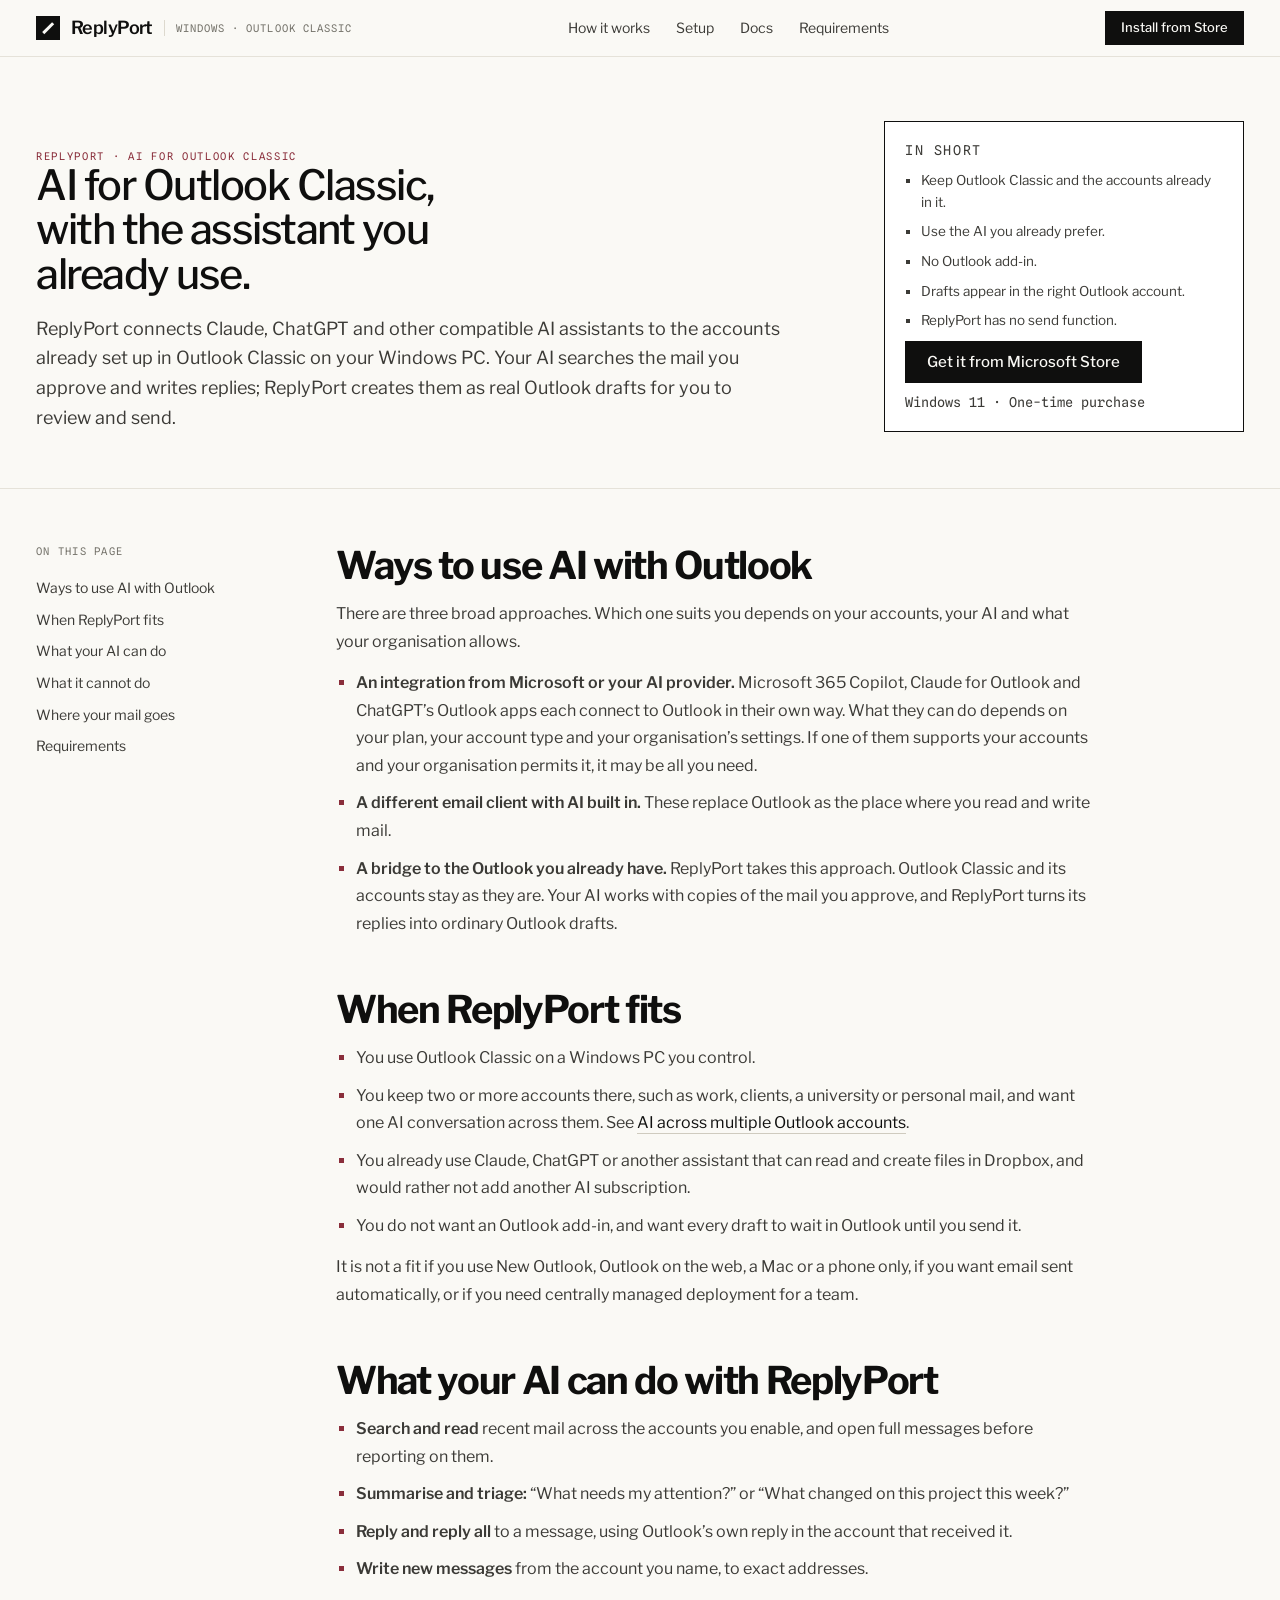
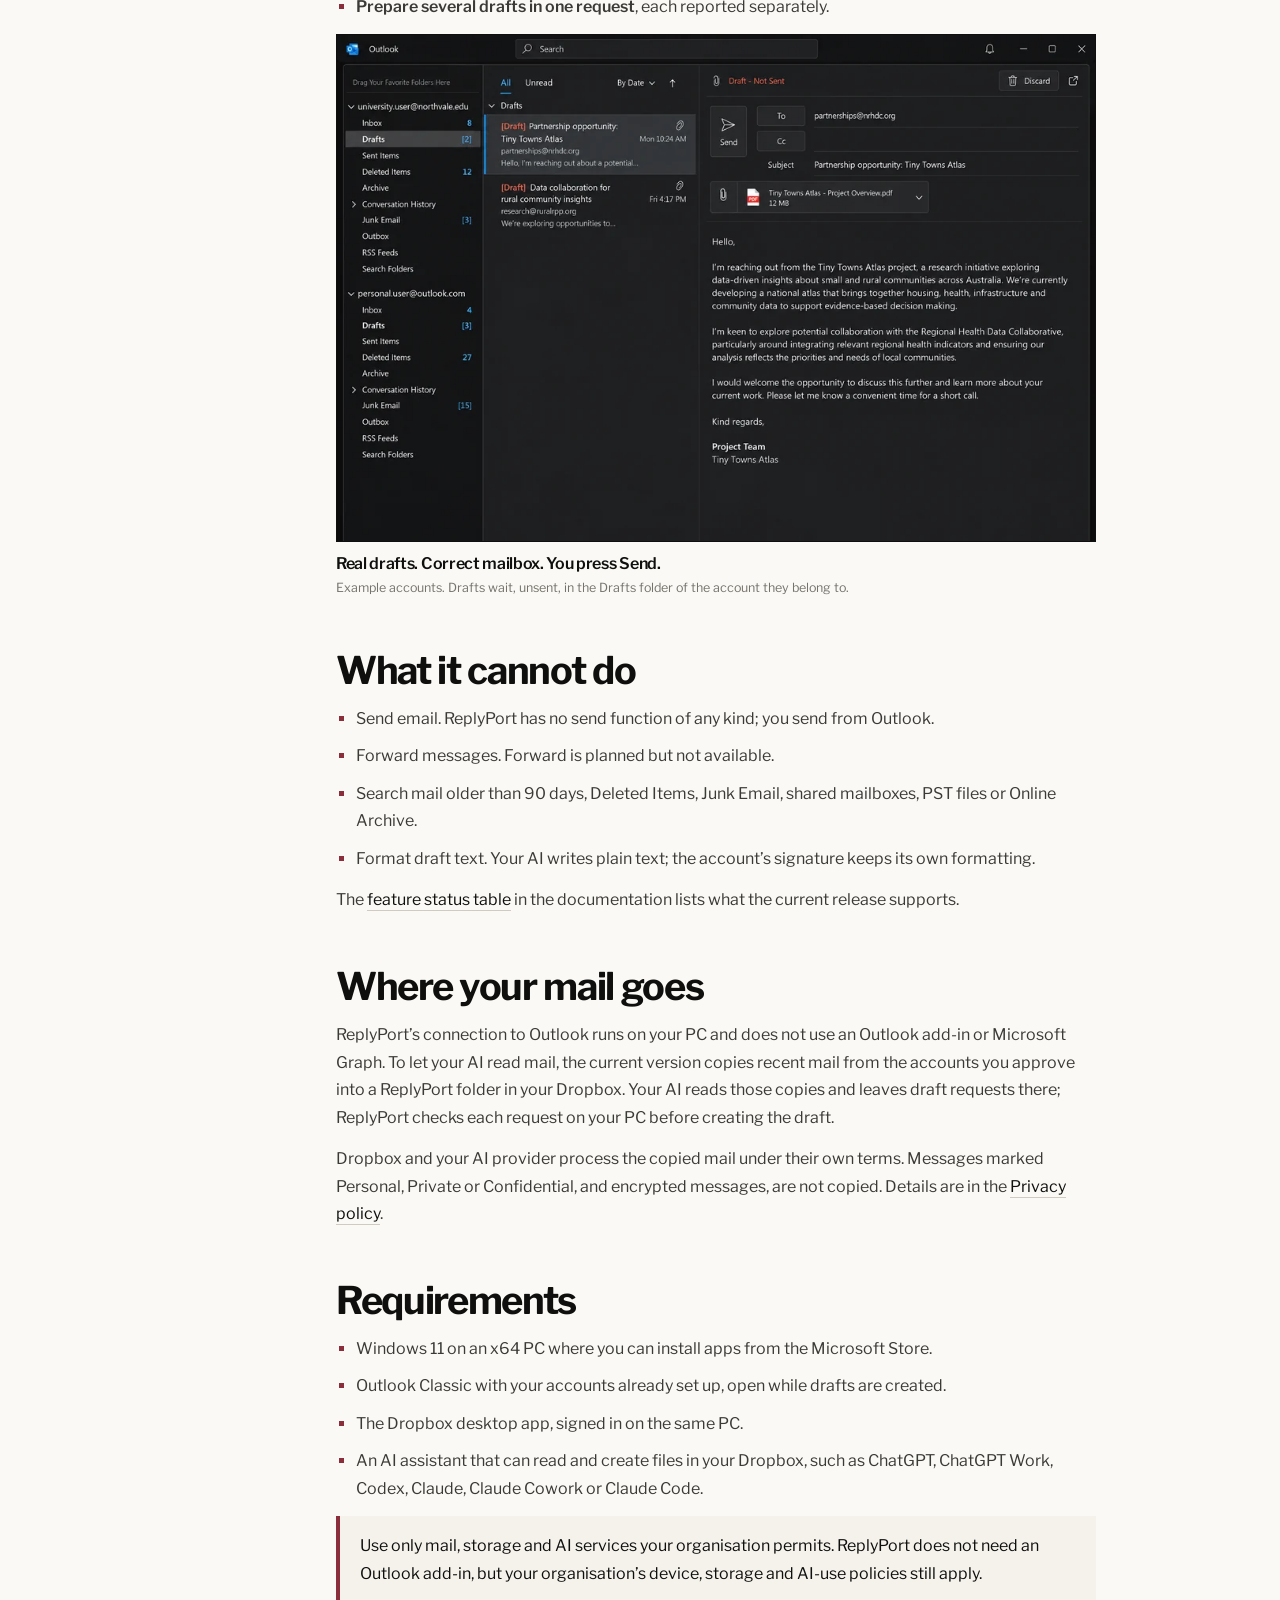
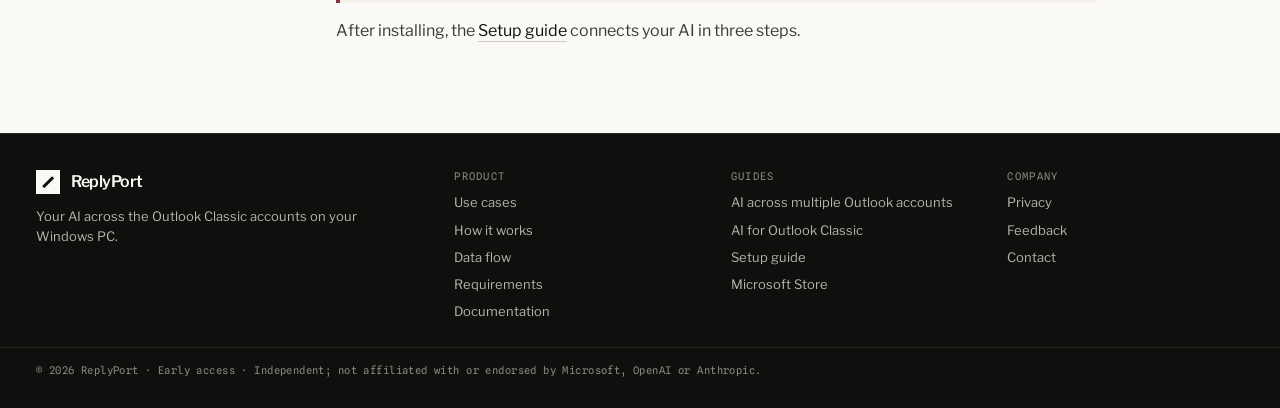
==== commit 92948a78: "Use wording that is true for both 0.3.11 and 0.3.12 during the Store transition ReplyPort 0.3.12 is " ====
--- a/ai-for-outlook-classic/index.html
+++ b/ai-for-outlook-classic/index.html
@@ -83,7 +83,7 @@
           <li>ReplyPort has no send function.</li>
         </ul>
         <p><a class="btn" href="https://apps.microsoft.com/detail/9PPGN3H4QGJJ">Get it from Microsoft Store</a></p>
-        <p class="meta">Windows 11 &#183; US$29.99 one-time purchase</p>
+        <p class="meta">Windows 11 &#183; One-time purchase</p>
       </aside>
     </div>
   </header>
@@ -128,7 +128,6 @@
           <li><strong>Summarise and triage:</strong> &#8220;What needs my attention?&#8221; or &#8220;What changed on this project this week?&#8221;</li>
           <li><strong>Reply and reply all</strong> to a message, using Outlook&#8217;s own reply in the account that received it.</li>
           <li><strong>Write new messages</strong> from the account you name, to exact addresses.</li>
-          <li><strong>Attach exact files to drafts</strong>, such as a PDF or an Office document. ReplyPort checks each file and confirms the attachment in Outlook.</li>
           <li><strong>Prepare several drafts in one request</strong>, each reported separately.</li>
         </ul>
         <figure class="shot">
@@ -148,7 +147,7 @@
         <ul>
           <li>Send email. ReplyPort has no send function of any kind; you send from Outlook.</li>
           <li>Forward messages. Forward is planned but not available.</li>
-                    <li>Search mail older than 90 days, or Deleted Items, Junk Email, shared mailboxes, PST files and Online Archive.</li>
+                    <li>Search mail older than 90 days, Deleted Items, Junk Email, shared mailboxes, PST files or Online Archive.</li>
           <li>Format draft text. Your AI writes plain text; the account&#8217;s signature keeps its own formatting.</li>
         </ul>
         <p>The <a class="link" href="../docs/#status">feature status table</a> in the documentation lists what the current release supports.</p>
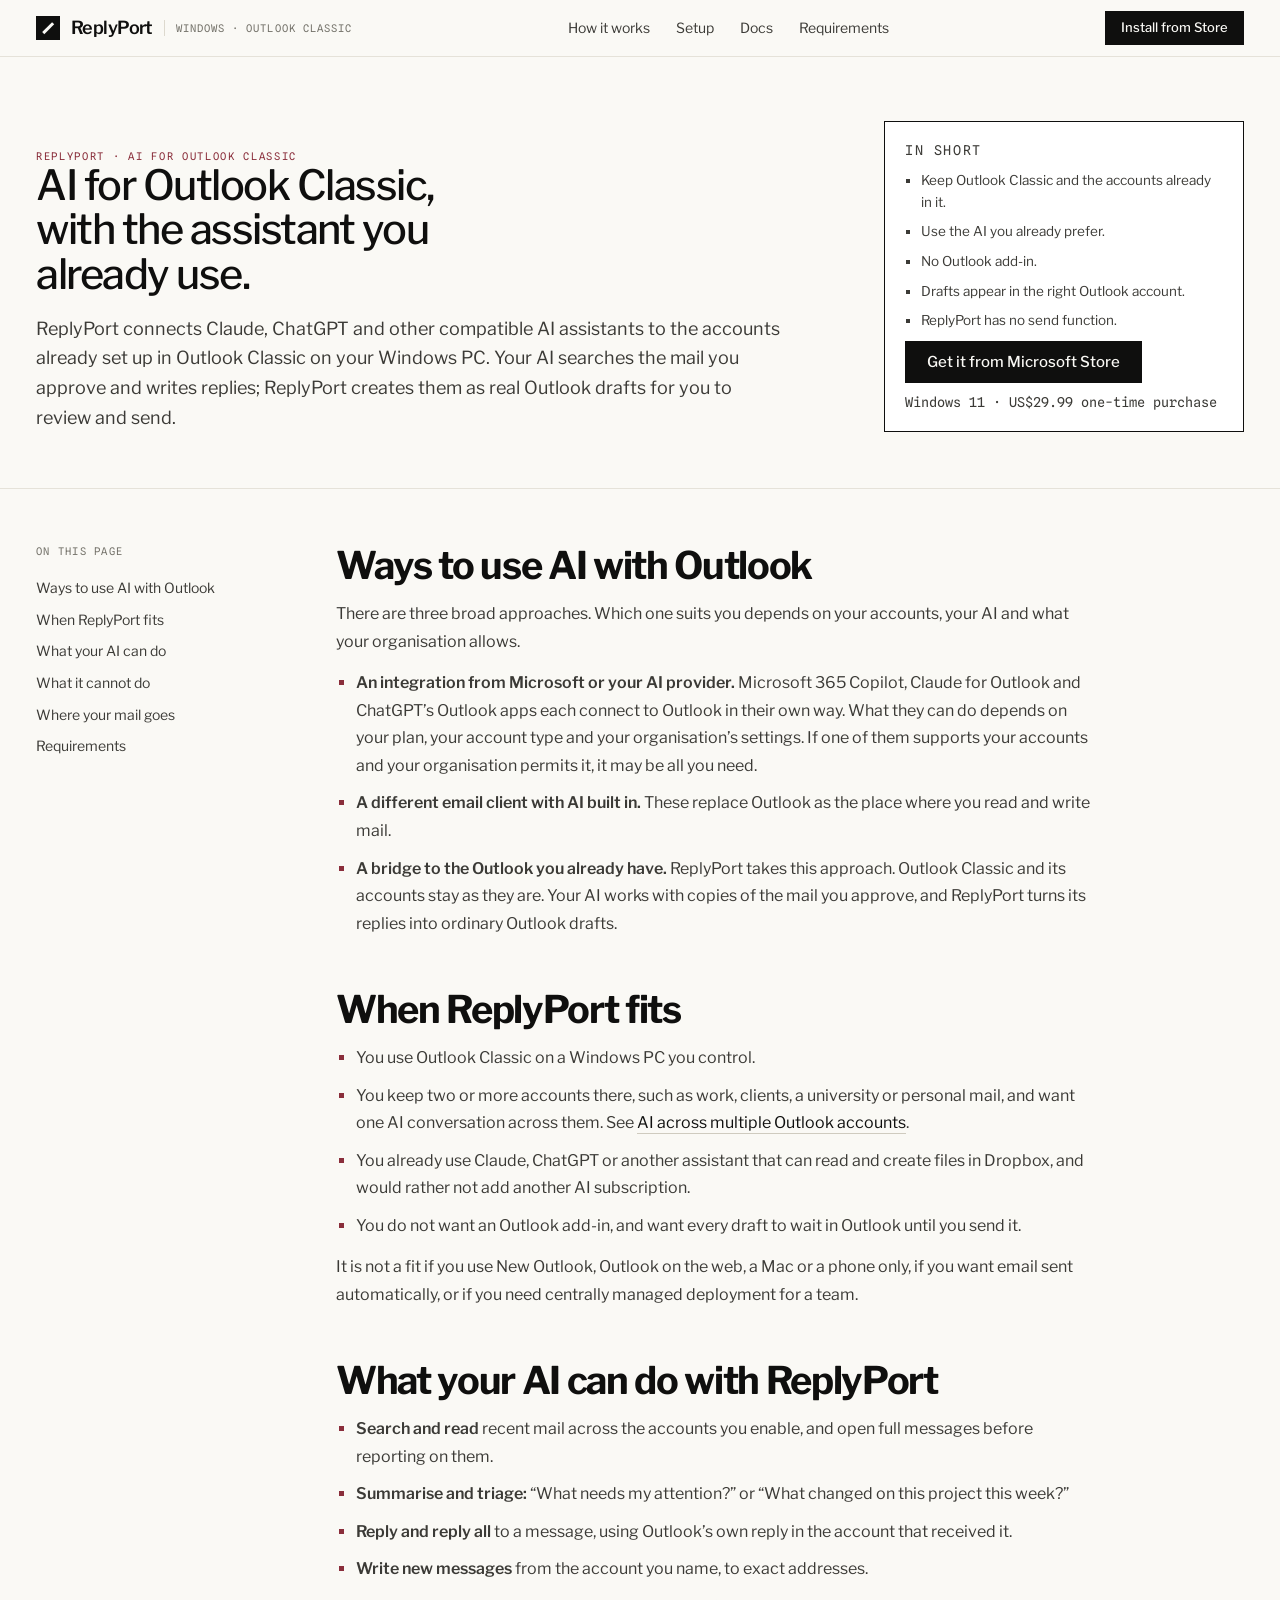
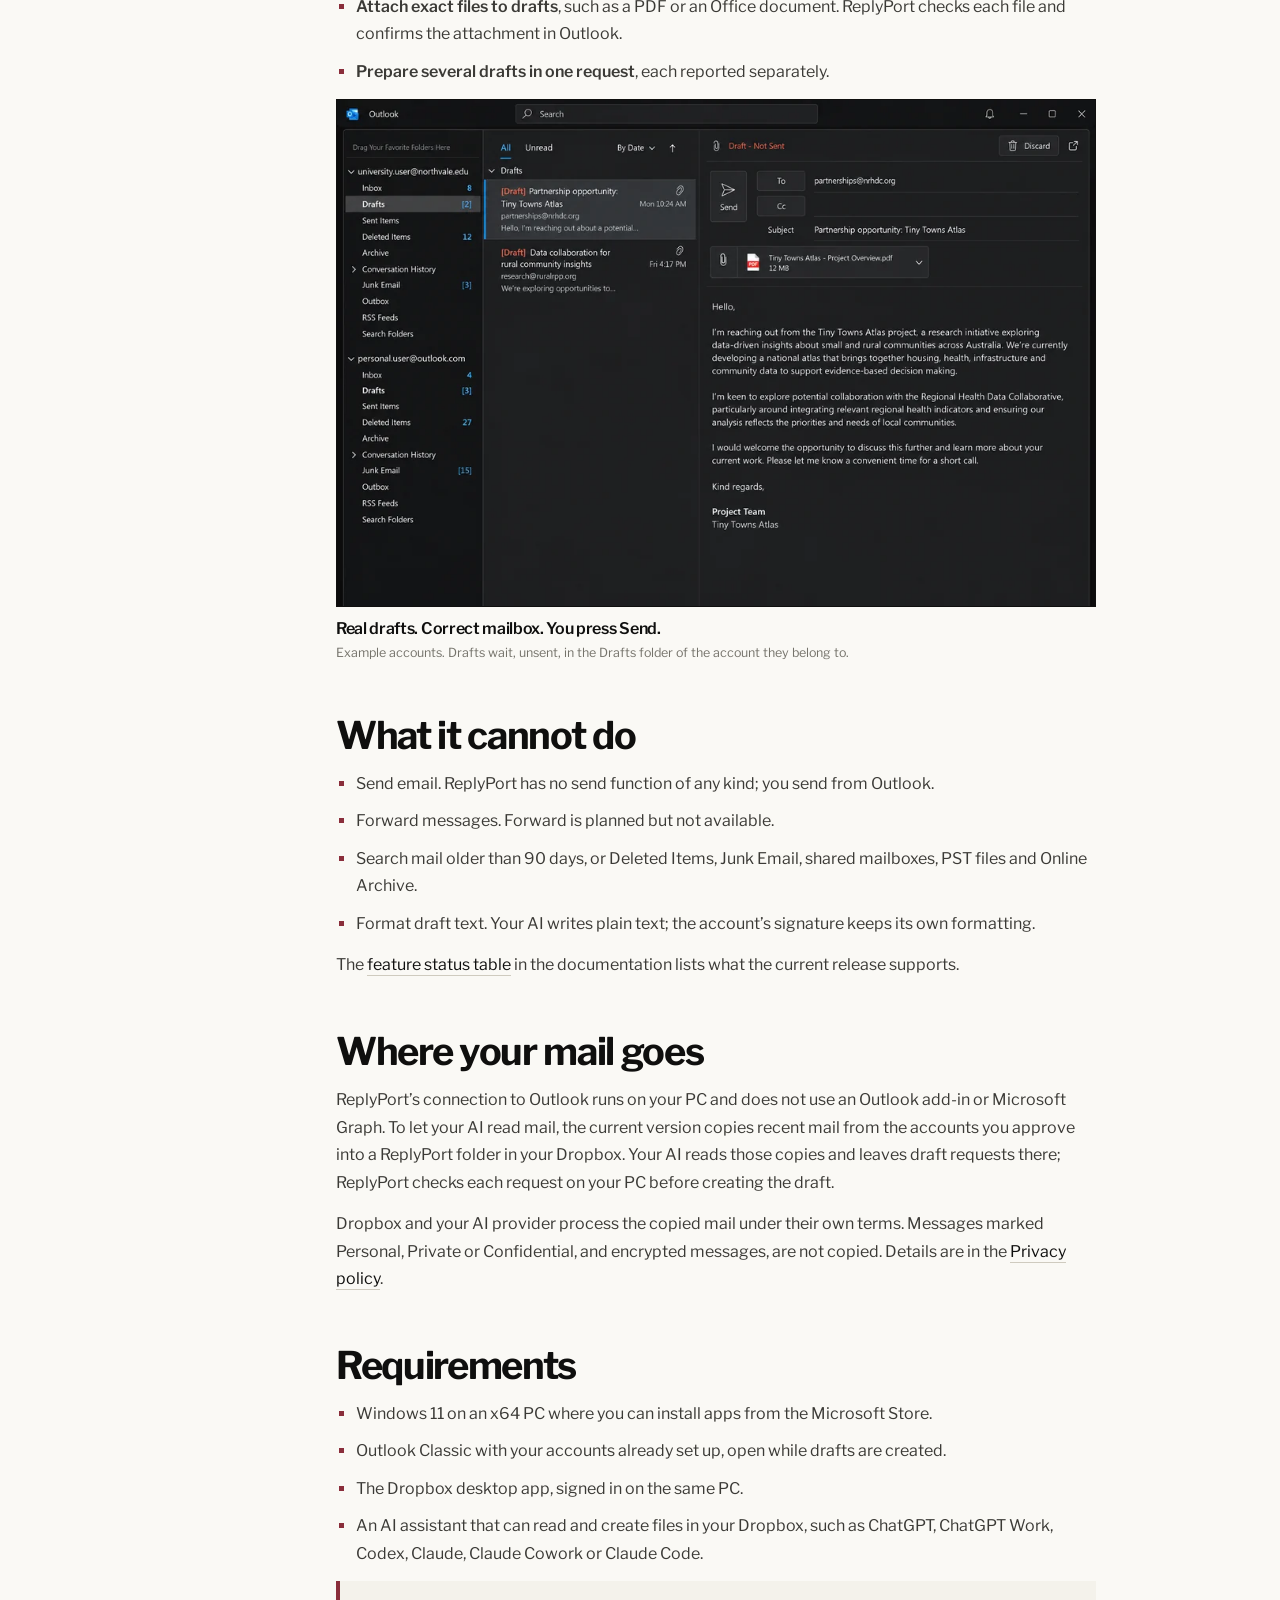
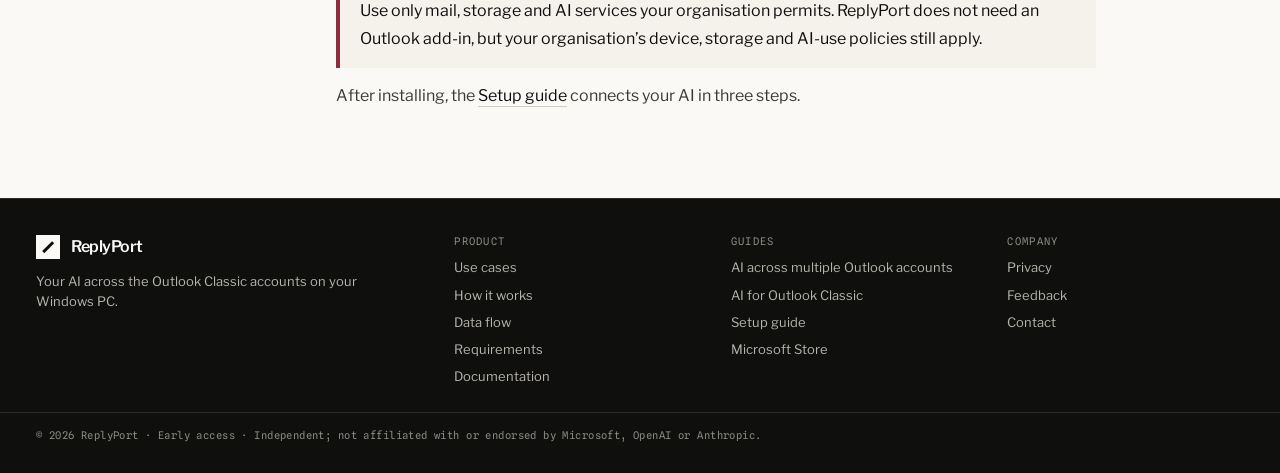
==== commit 54e5f208: "Merge pull request #8: website for ReplyPort 0.3.12 at US$29.99 Website for ReplyPort 0.3.12 at US$2" ====
--- a/ai-for-outlook-classic/index.html
+++ b/ai-for-outlook-classic/index.html
@@ -83,7 +83,7 @@
           <li>ReplyPort has no send function.</li>
         </ul>
         <p><a class="btn" href="https://apps.microsoft.com/detail/9PPGN3H4QGJJ">Get it from Microsoft Store</a></p>
-        <p class="meta">Windows 11 &#183; One-time purchase</p>
+        <p class="meta">Windows 11 &#183; US$29.99 one-time purchase</p>
       </aside>
     </div>
   </header>
@@ -128,6 +128,7 @@
           <li><strong>Summarise and triage:</strong> &#8220;What needs my attention?&#8221; or &#8220;What changed on this project this week?&#8221;</li>
           <li><strong>Reply and reply all</strong> to a message, using Outlook&#8217;s own reply in the account that received it.</li>
           <li><strong>Write new messages</strong> from the account you name, to exact addresses.</li>
+          <li><strong>Attach exact files to drafts</strong>, such as a PDF or an Office document. ReplyPort checks each file and confirms the attachment in Outlook.</li>
           <li><strong>Prepare several drafts in one request</strong>, each reported separately.</li>
         </ul>
         <figure class="shot">
@@ -147,7 +148,7 @@
         <ul>
           <li>Send email. ReplyPort has no send function of any kind; you send from Outlook.</li>
           <li>Forward messages. Forward is planned but not available.</li>
-                    <li>Search mail older than 90 days, Deleted Items, Junk Email, shared mailboxes, PST files or Online Archive.</li>
+                    <li>Search mail older than 90 days, or Deleted Items, Junk Email, shared mailboxes, PST files and Online Archive.</li>
           <li>Format draft text. Your AI writes plain text; the account&#8217;s signature keeps its own formatting.</li>
         </ul>
         <p>The <a class="link" href="../docs/#status">feature status table</a> in the documentation lists what the current release supports.</p>
--- a/assets/site.css
+++ b/assets/site.css
@@ -661,6 +661,7 @@
   line-height:1.2;padding:2px 6px 1px;border:1px solid var(--ink);color:var(--ink);
 }
 .st--dev{border-color:var(--signal);color:var(--signal)}
+.st--soon{border-style:dashed;border-color:var(--signal);color:var(--signal)}
 .st--planned{border-style:dashed;border-color:var(--border-strong);color:var(--body)}
 .st--no{border-color:var(--rule-alt);color:var(--muted)}
 
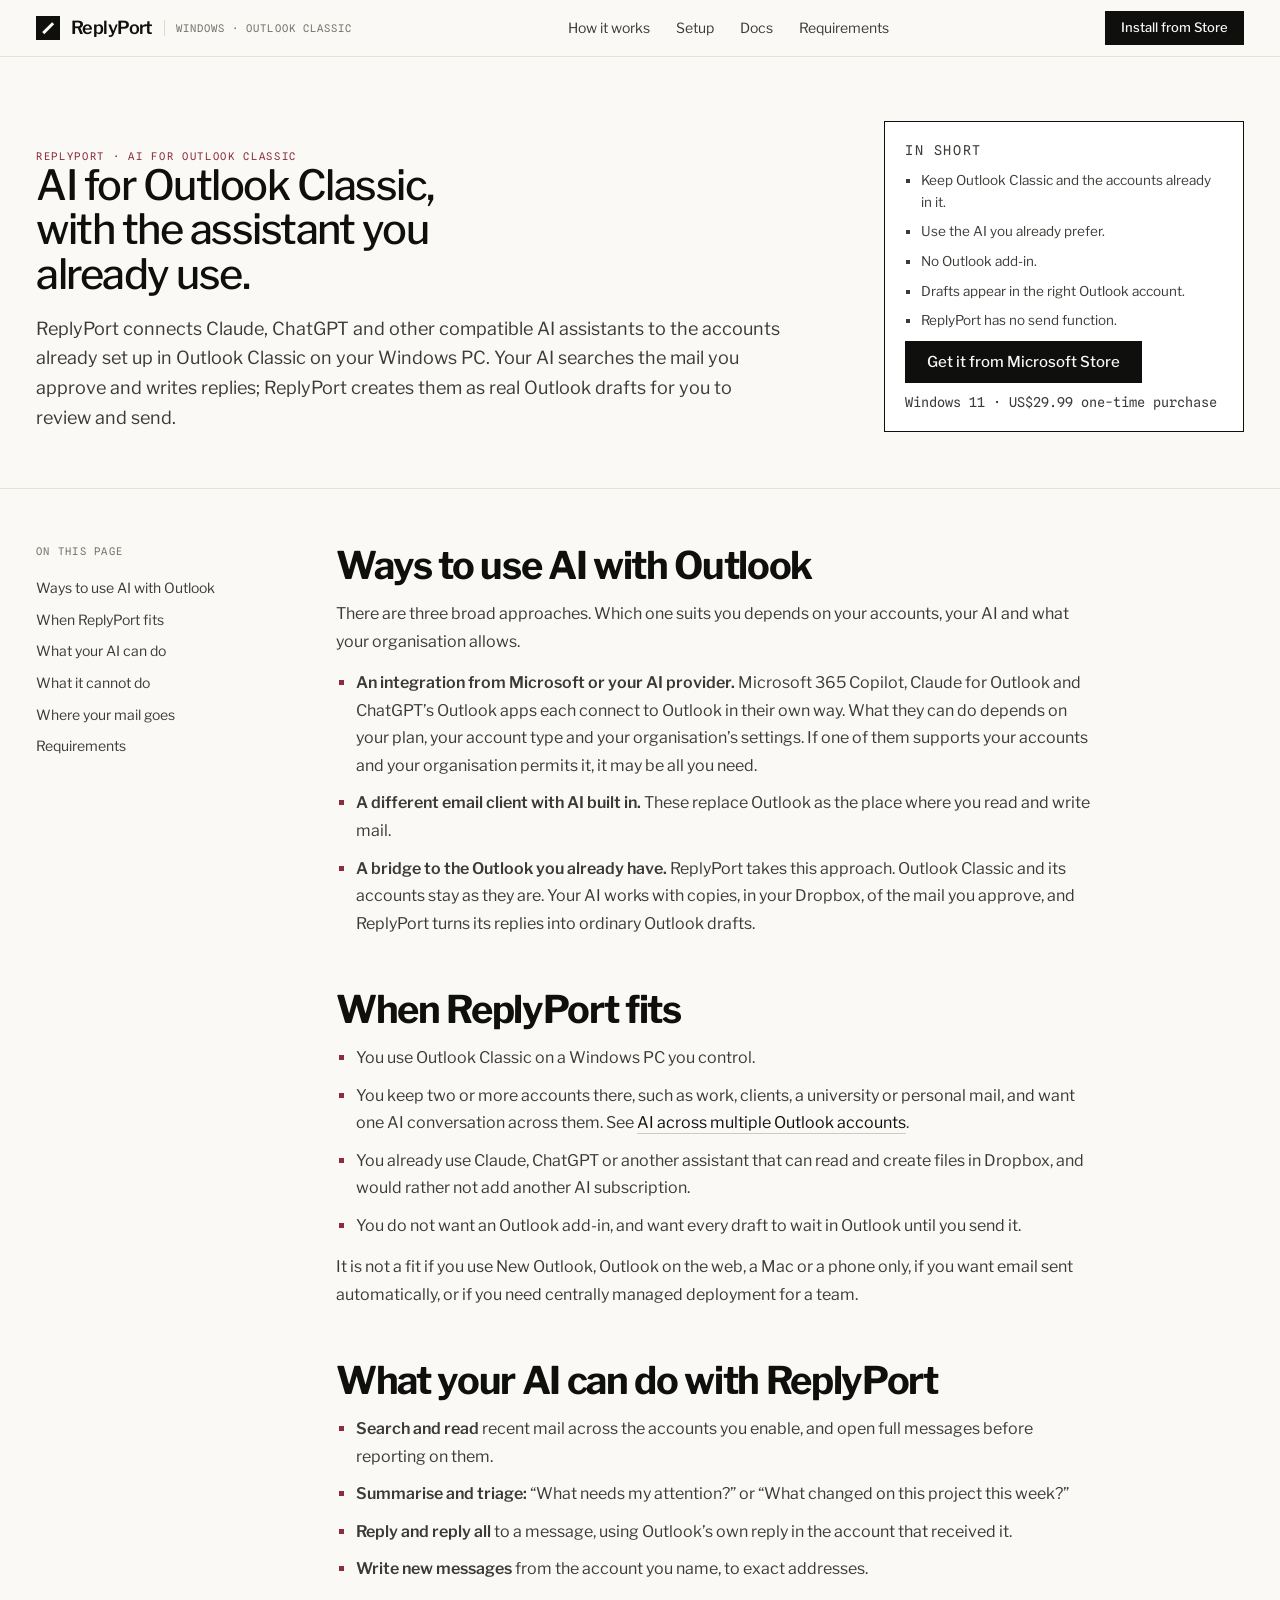
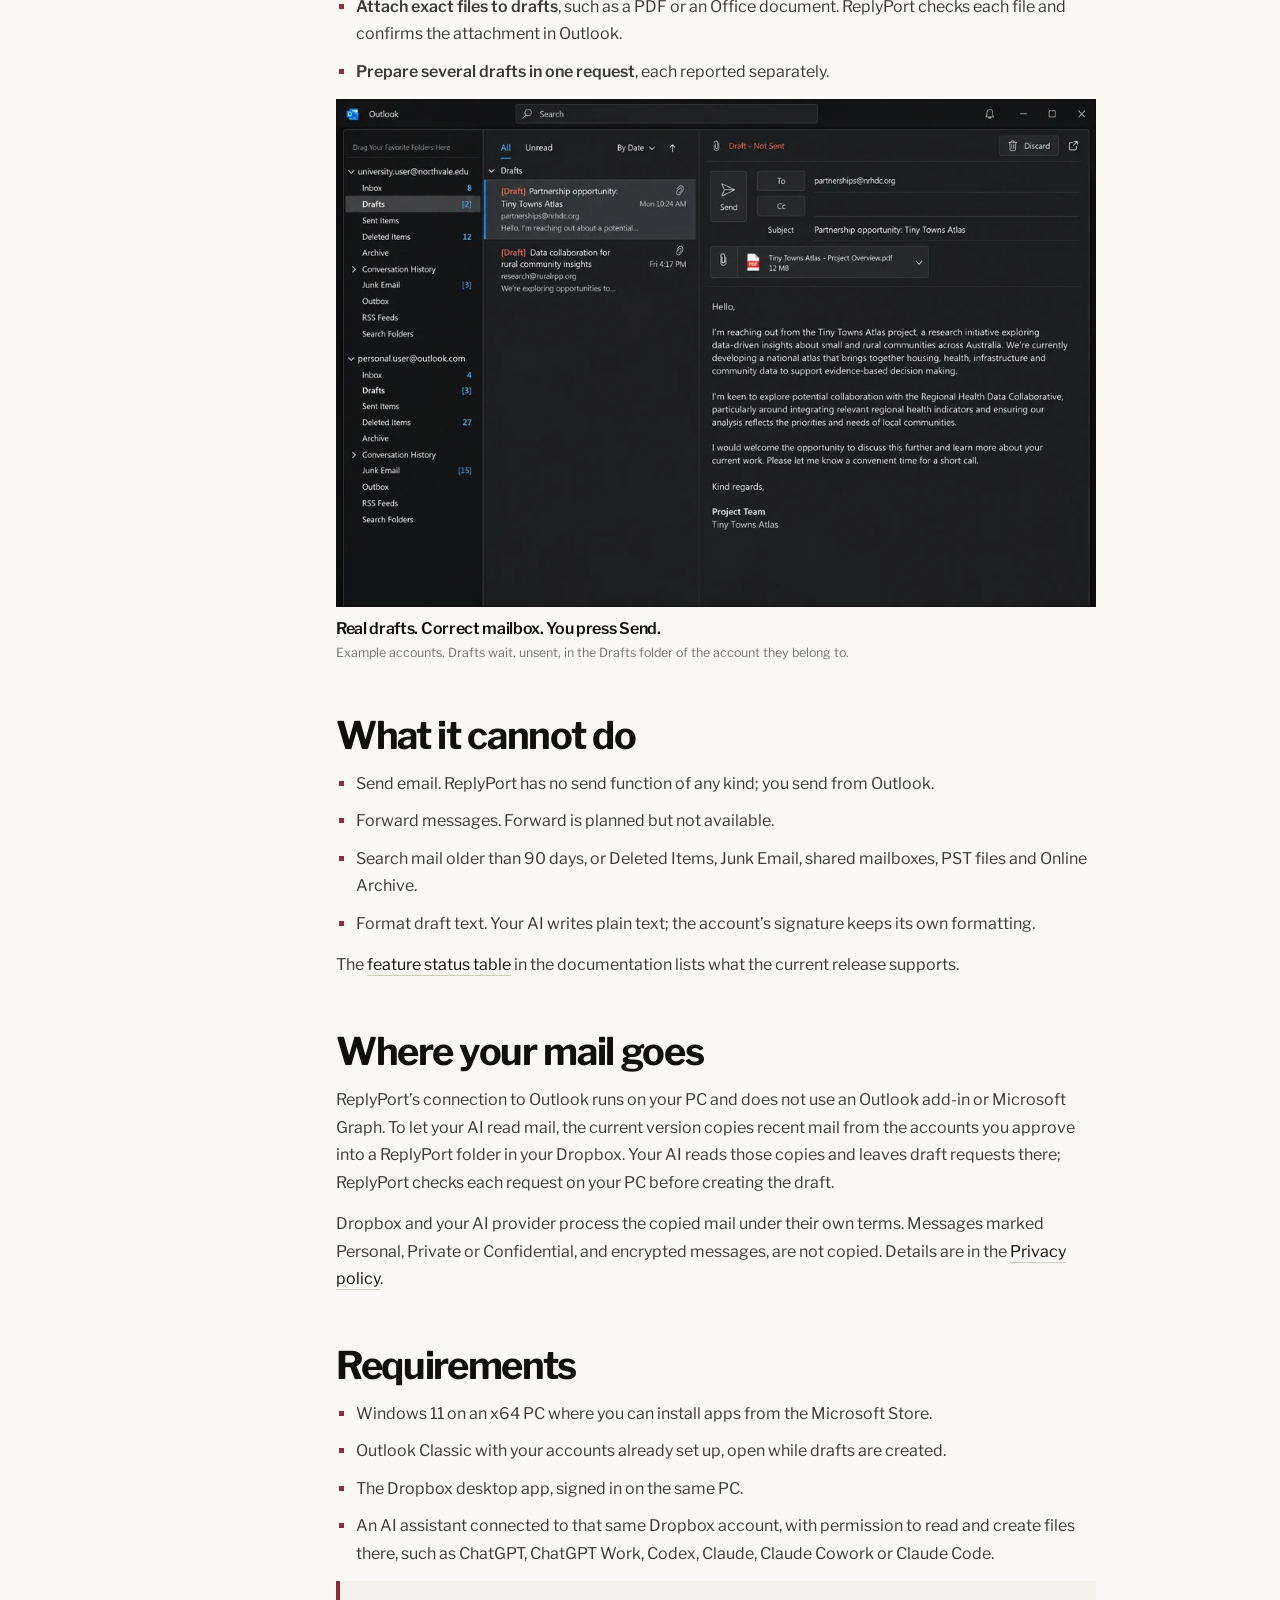
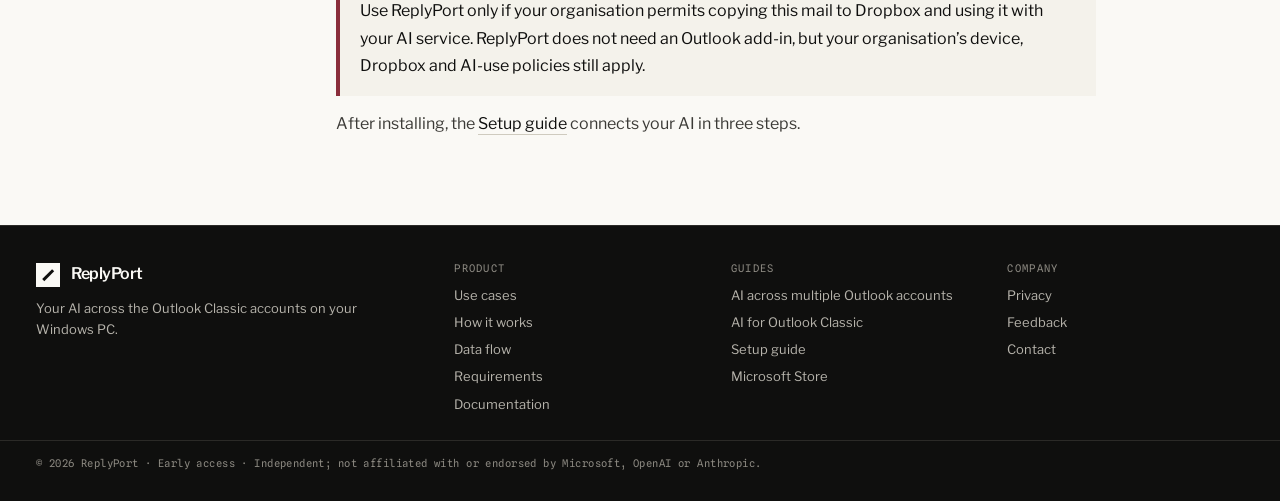
==== commit 9e99b092: "Give the three jobs matching screenshots and the film its own section - Job 2 now shows the Claude s" ====
--- a/ai-for-outlook-classic/index.html
+++ b/ai-for-outlook-classic/index.html
@@ -106,7 +106,7 @@
         <ul>
           <li><strong>An integration from Microsoft or your AI provider.</strong> Microsoft 365 Copilot, Claude for Outlook and ChatGPT&#8217;s Outlook apps each connect to Outlook in their own way. What they can do depends on your plan, your account type and your organisation&#8217;s settings. If one of them supports your accounts and your organisation permits it, it may be all you need.</li>
           <li><strong>A different email client with AI built in.</strong> These replace Outlook as the place where you read and write mail.</li>
-          <li><strong>A bridge to the Outlook you already have.</strong> ReplyPort takes this approach. Outlook Classic and its accounts stay as they are. Your AI works with copies of the mail you approve, and ReplyPort turns its replies into ordinary Outlook drafts.</li>
+          <li><strong>A bridge to the Outlook you already have.</strong> ReplyPort takes this approach. Outlook Classic and its accounts stay as they are. Your AI works with copies, in your Dropbox, of the mail you approve, and ReplyPort turns its replies into ordinary Outlook drafts.</li>
         </ul>
       </section>
 
@@ -166,9 +166,9 @@
           <li>Windows 11 on an x64 PC where you can install apps from the Microsoft Store.</li>
           <li>Outlook Classic with your accounts already set up, open while drafts are created.</li>
           <li>The Dropbox desktop app, signed in on the same PC.</li>
-          <li>An AI assistant that can read and create files in your Dropbox, such as ChatGPT, ChatGPT Work, Codex, Claude, Claude Cowork or Claude Code.</li>
-        </ul>
-        <p class="guide-callout">Use only mail, storage and AI services your organisation permits. ReplyPort does not need an Outlook add-in, but your organisation&#8217;s device, storage and AI-use policies still apply.</p>
+          <li>An AI assistant connected to that same Dropbox account, with permission to read and create files there, such as ChatGPT, ChatGPT Work, Codex, Claude, Claude Cowork or Claude Code.</li>
+        </ul>
+        <p class="guide-callout">Use ReplyPort only if your organisation permits copying this mail to Dropbox and using it with your AI service. ReplyPort does not need an Outlook add-in, but your organisation&#8217;s device, Dropbox and AI-use policies still apply.</p>
         <p>After installing, the <a class="link" href="../setup/">Setup guide</a> connects your AI in three steps.</p>
       </section>
     </article>
--- a/assets/site.css
+++ b/assets/site.css
@@ -791,6 +791,9 @@
   content:'';position:absolute;left:0;right:0;bottom:0;height:72px;pointer-events:none;
   background:linear-gradient(rgba(18,18,18,0),#121212);
 }
+/* Claude's dark theme is warmer than ChatGPT's: fade into its own background. */
+.shot--claude .shot__frame{background:#1B1A16}
+.shot--claude .shot__frame::after{background:linear-gradient(rgba(27,26,22,0),#1B1A16)}
 .shot--light{max-width:520px}
 .shot--light .shot__frame{border-color:var(--rule-alt);background:transparent}
 
@@ -817,8 +820,28 @@
   display:block;margin-top:4px;font-style:normal;
   font-family:var(--mono);font-size:10.5px;letter-spacing:.1em;text-transform:uppercase;color:var(--muted);
 }
-.job .film{min-width:0}
-.job .transcript{margin-top:10px}
+
+/* The film, in its own band after the three jobs: the explanation on the
+   left, the film and its written version on the right. */
+.film-feature{
+  display:grid;grid-template-columns:minmax(0,.78fr) minmax(0,1.22fr);gap:var(--gap-lg);align-items:start;
+}
+.film-feature__text{display:flex;flex-direction:column;gap:12px;max-width:46ch}
+.film-feature__media{min-width:0}
+.film-feature .transcript{margin-top:10px}
+.band--alt .transcript{border-bottom-color:var(--rule-alt)}
+.film-beats{
+  display:flex;flex-direction:column;counter-reset:b;margin-top:6px;
+  border-top:1px solid var(--rule-alt);
+}
+.film-beats li{
+  counter-increment:b;position:relative;padding:8px 0 8px 30px;
+  border-bottom:1px solid var(--rule-alt);font-size:14px;line-height:1.5;color:var(--ink);
+}
+.film-beats li::before{
+  content:counter(b,decimal-leading-zero);position:absolute;left:0;top:10px;
+  font-family:var(--mono);font-size:11px;color:var(--signal);
+}
 
 /* How it works, in five steps. */
 .how-steps--5 .how-step{padding:16px 18px 18px}
@@ -874,6 +897,11 @@
 @media (max-width:980px){
   .job{grid-template-columns:1fr;gap:18px}
   .job__text{max-width:62ch}
+  .film-feature{grid-template-columns:1fr;gap:20px}
+  .film-feature__text{max-width:62ch}
+  /* Stacked, the beats would push the film below the fold for anyone
+     arriving from the hero's Watch button; the written version covers them. */
+  .film-beats{display:none}
   .split{grid-template-columns:1fr;gap:28px}
   .faq{grid-template-columns:1fr}
   .how-steps--5{flex-direction:column;border-left:1px solid var(--rule-alt);border-right:1px solid var(--rule-alt)}
@@ -1042,6 +1070,13 @@
   .docs-table th,.docs-table td{padding-right:10px}
   .docs-table--kv tbody th{width:auto;min-width:96px}
   .docs-steps > li{grid-template-columns:28px minmax(0,1fr)}
+  /* Comparison tables (current release vs in development) stack on a phone:
+     one block per row, each cell labelled from its data-label. */
+  .docs-table--compare thead{position:absolute;width:1px;height:1px;overflow:hidden;clip:rect(0 0 0 0);clip-path:inset(50%)}
+  .docs-table--compare,.docs-table--compare tbody,.docs-table--compare tr,.docs-table--compare th,.docs-table--compare td{display:block;width:auto}
+  .docs-table--compare tr{padding:10px 0;border-bottom:1px solid var(--rule-alt)}
+  .docs-table--compare th,.docs-table--compare td{border-bottom:0;padding:2px 0 6px}
+  .docs-table--compare td::before{content:attr(data-label);display:block;font-family:var(--mono);font-size:10px;letter-spacing:.1em;text-transform:uppercase;color:var(--muted);margin-bottom:2px}
 }
 
 /* --- <=360px: keep the lockup and the Store button on one row --------- */
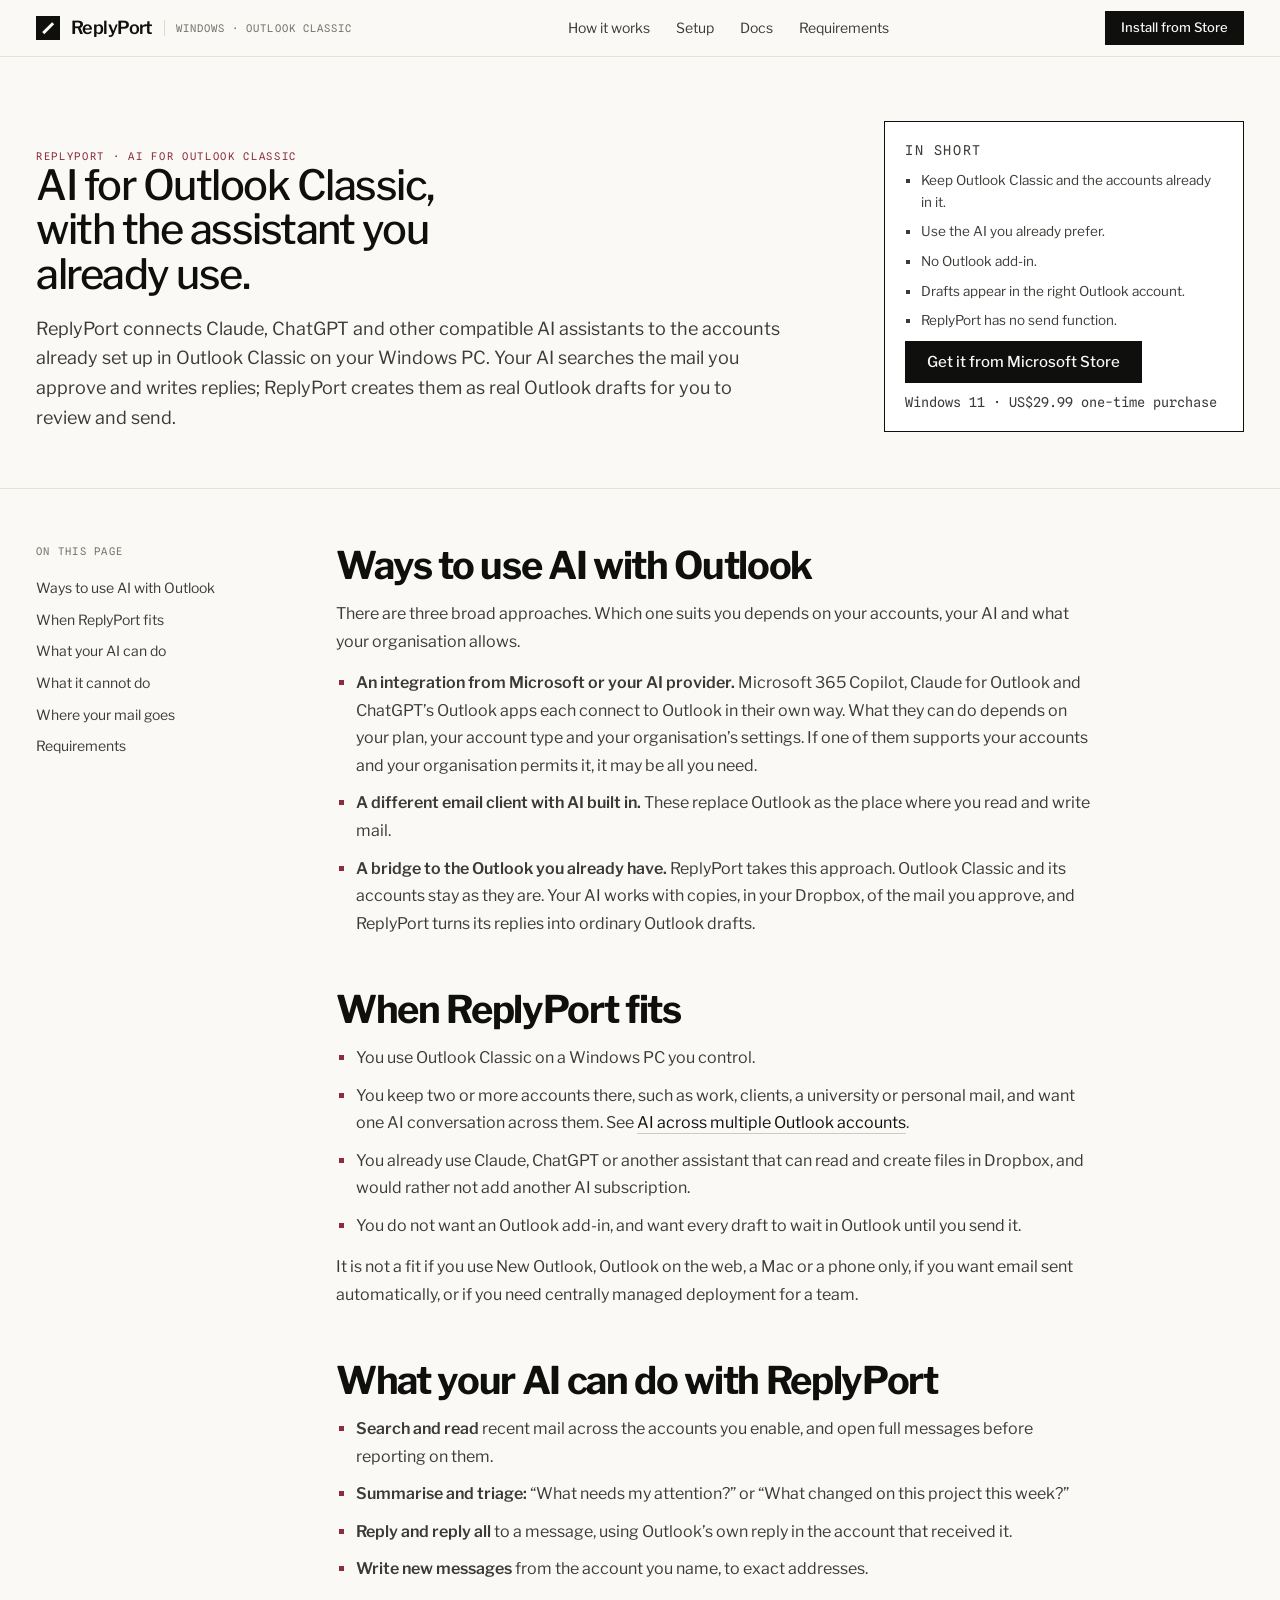
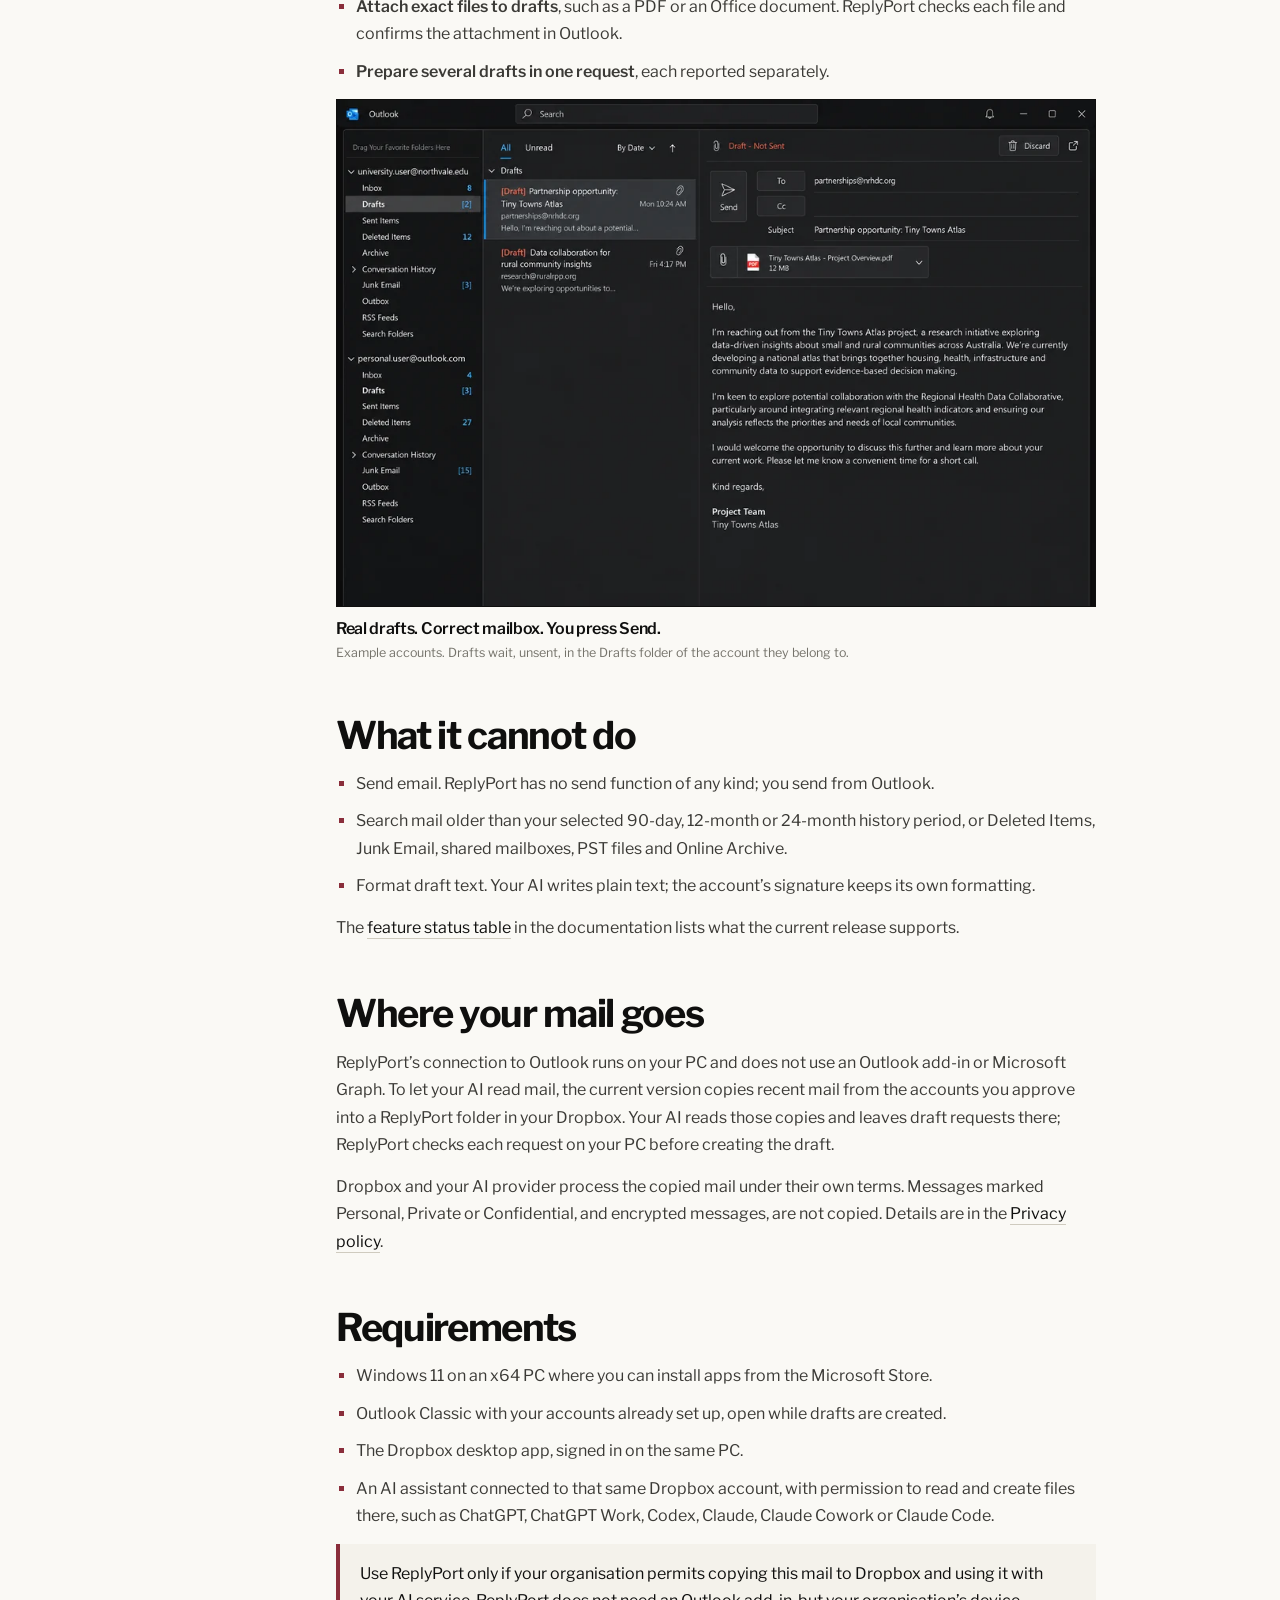
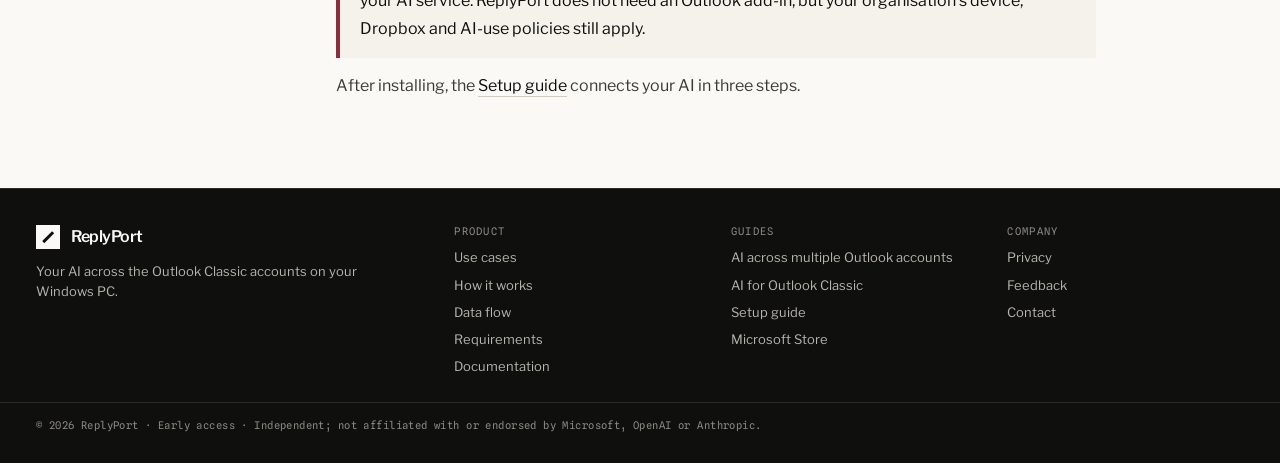
==== commit bf2e92bb: "Rebase Store 0.3.15 documentation on latest website main; retain approved privacy and MCP guidance" ====
--- a/ai-for-outlook-classic/index.html
+++ b/ai-for-outlook-classic/index.html
@@ -147,8 +147,7 @@
         <h2>What it cannot do</h2>
         <ul>
           <li>Send email. ReplyPort has no send function of any kind; you send from Outlook.</li>
-          <li>Forward messages. Forward is planned but not available.</li>
-                    <li>Search mail older than 90 days, or Deleted Items, Junk Email, shared mailboxes, PST files and Online Archive.</li>
+          <li>Search mail older than your selected 90-day, 12-month or 24-month history period, or Deleted Items, Junk Email, shared mailboxes, PST files and Online Archive.</li>
           <li>Format draft text. Your AI writes plain text; the account&#8217;s signature keeps its own formatting.</li>
         </ul>
         <p>The <a class="link" href="../docs/#status">feature status table</a> in the documentation lists what the current release supports.</p>
--- a/assets/site.css
+++ b/assets/site.css
@@ -742,8 +742,8 @@
 .docs-copy .docs-flow p{font-size:13.5px;line-height:1.55}
 
 .docs-copy .docs-steps{display:flex;flex-direction:column;gap:0;padding-left:0;list-style:none;counter-reset:docs-step;border-top:1px solid var(--rule-alt)}
-.docs-steps > li{counter-increment:docs-step;display:grid;grid-template-columns:34px minmax(0,1fr);gap:8px;padding:8px 0;border-bottom:1px solid var(--rule-alt)}
-.docs-steps > li::before{content:counter(docs-step,decimal-leading-zero);font-family:var(--mono);font-size:11px;color:var(--signal);padding-top:5px}
+.docs-steps > li{counter-increment:docs-step;position:relative;display:block;padding:8px 0 8px 42px;border-bottom:1px solid var(--rule-alt)}
+.docs-steps > li::before{content:counter(docs-step,decimal-leading-zero);position:absolute;left:0;top:13px;font-family:var(--mono);font-size:11px;color:var(--signal)}
 
 .docs-examples,.docs-defs,.docs-help{display:flex;flex-direction:column;border-top:1px solid var(--rule-alt)}
 .docs-examples > div,.docs-defs > div,.docs-help > div{padding:12px 0;border-bottom:1px solid var(--rule-alt)}
@@ -783,9 +783,10 @@
 .shot__note a{color:var(--body);border-bottom:1px solid var(--border-strong)}
 .shot__note a:hover{color:var(--signal);border-color:var(--signal)}
 
-/* Tall chat screenshots are shown from the top, in a fixed frame. */
+/* Tall chat screenshots are shown from the top, in a fixed frame. It is deep
+   enough for job 3 to show a draft in each mailbox above the fade. */
 .shot--chat{max-width:480px}
-.shot--chat .shot__frame{position:relative;aspect-ratio:941 / 1010;background:#121212}
+.shot--chat .shot__frame{position:relative;aspect-ratio:941 / 1200;background:#121212}
 .shot--chat .shot__frame img{height:100%;object-fit:cover;object-position:top}
 .shot--chat .shot__frame::after{
   content:'';position:absolute;left:0;right:0;bottom:0;height:72px;pointer-events:none;
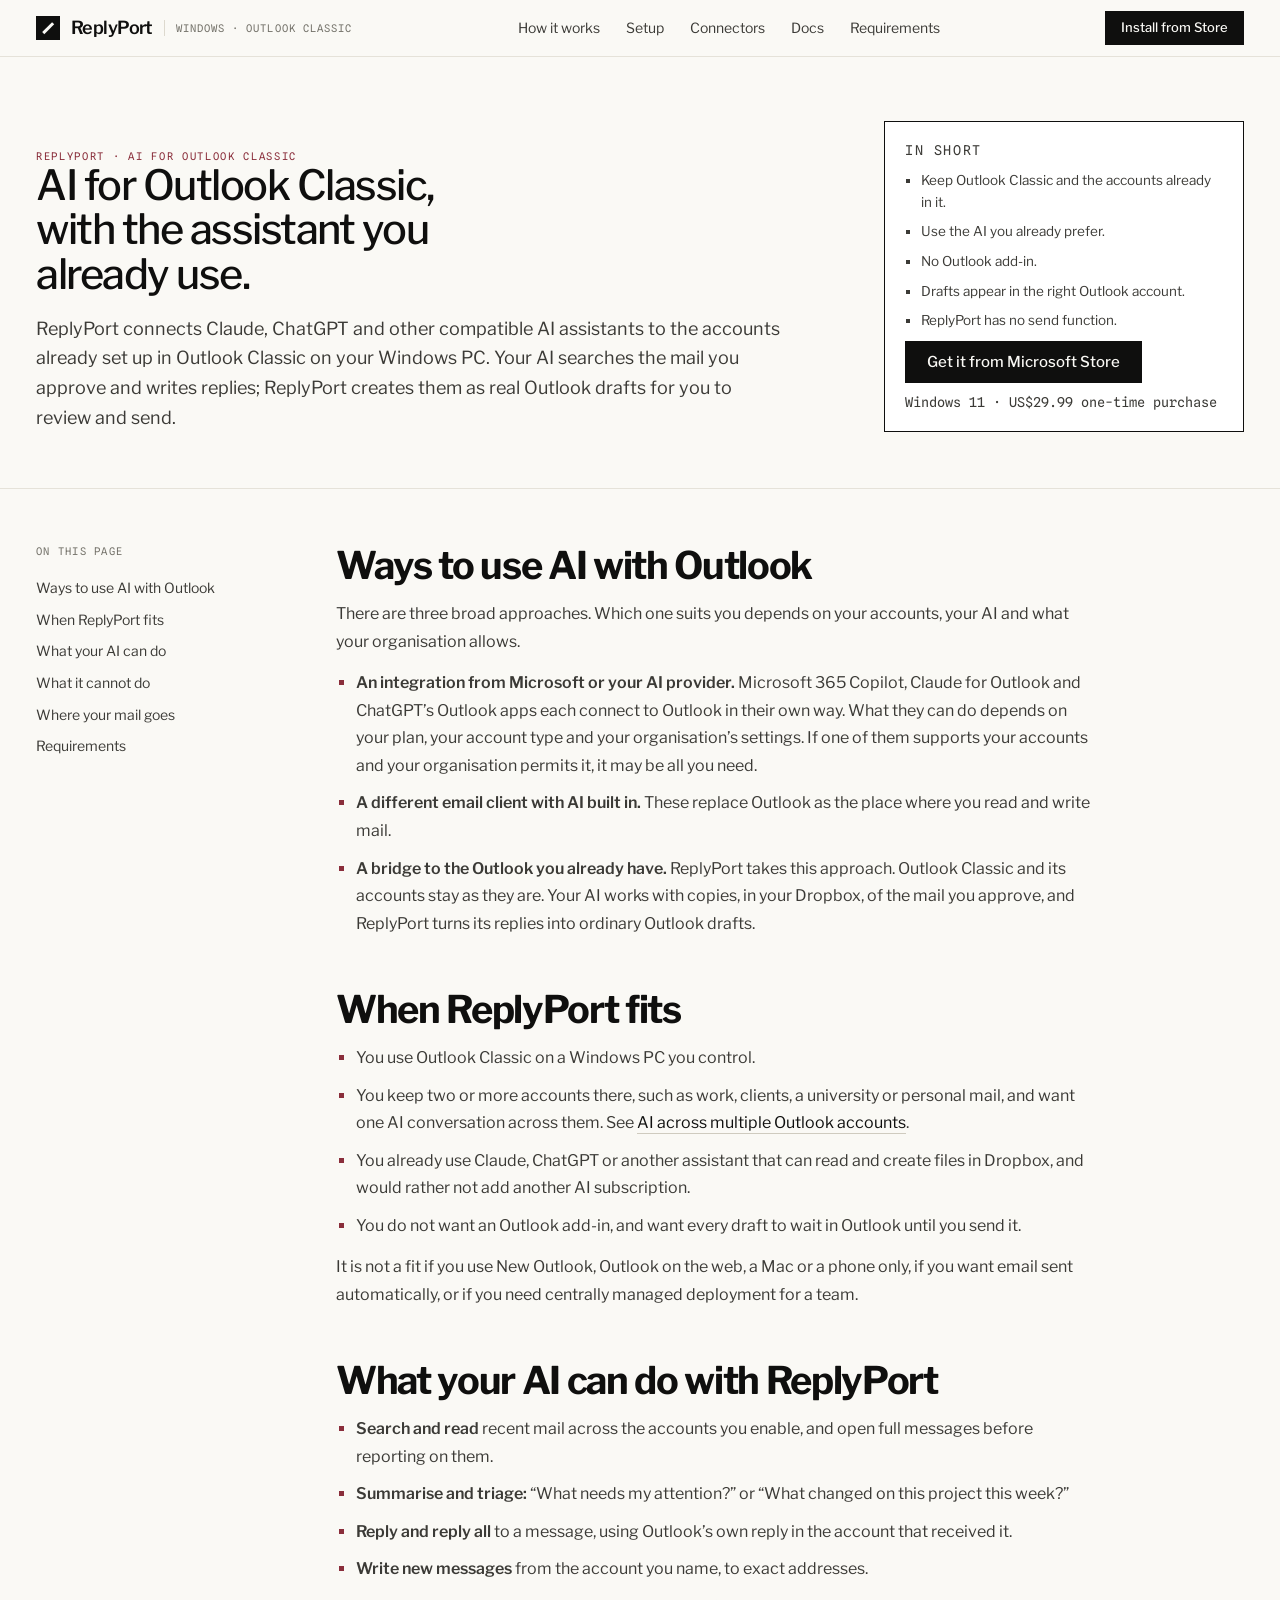
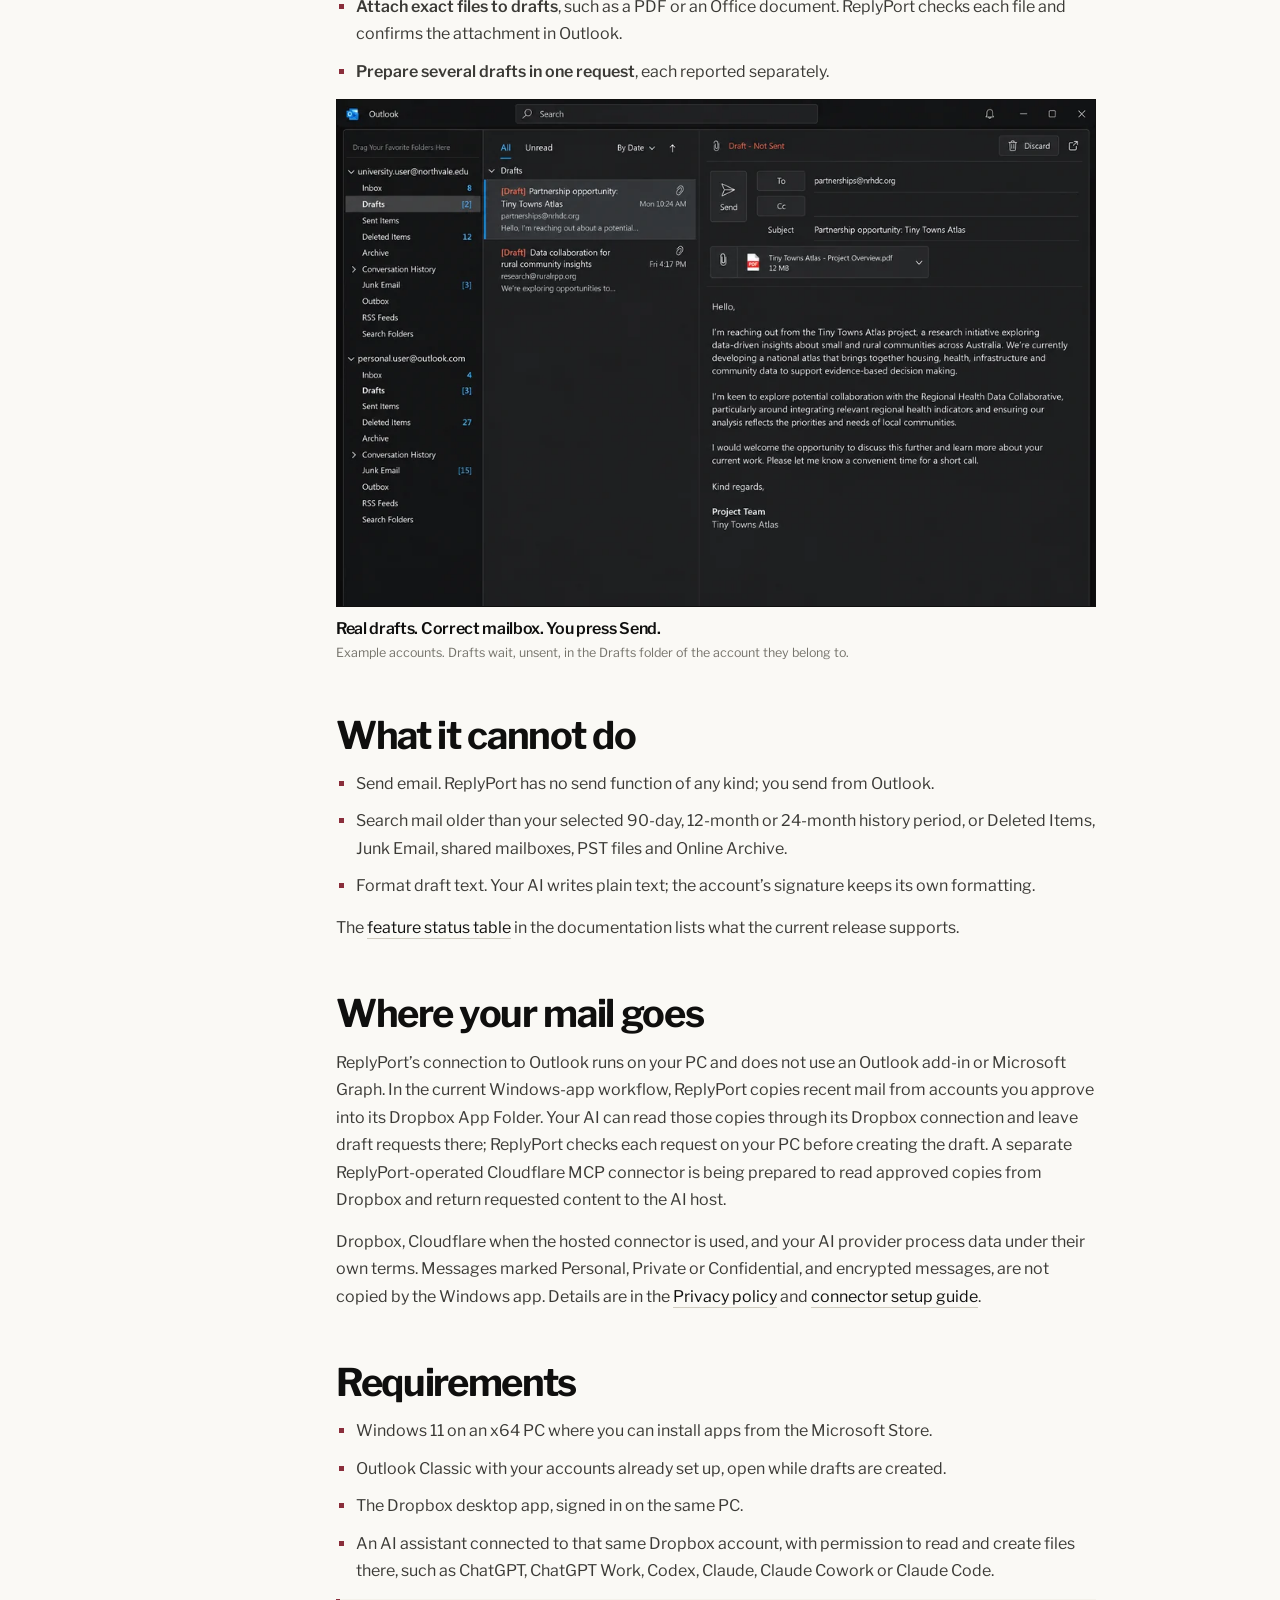
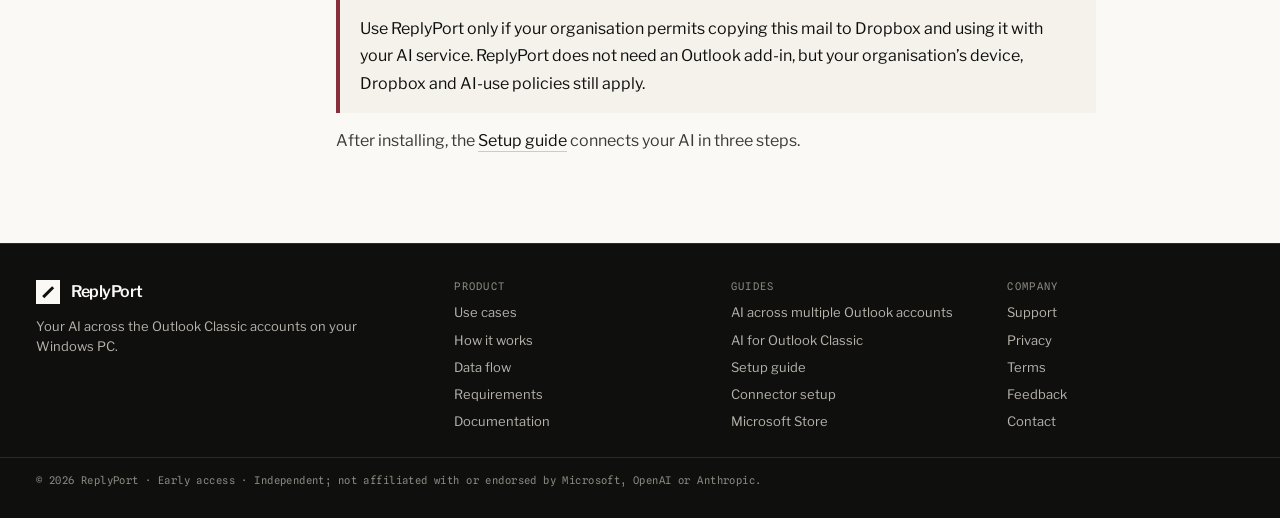
==== commit 2c87b62d: "Prepare public connector documentation drafts" ====
--- a/ai-for-outlook-classic/index.html
+++ b/ai-for-outlook-classic/index.html
@@ -49,6 +49,7 @@
     <nav class="topbar__links" aria-label="Primary">
       <a href="../#how">How it works</a>
       <a href="../setup/">Setup</a>
+      <a href="../connectors/">Connectors</a>
       <a href="../docs/">Docs</a>
       <a href="../#windows">Requirements</a>
     </nav>
@@ -59,6 +60,7 @@
     <nav class="wrap navdrop__menu" aria-label="Primary, compact">
       <a href="../#how">How it works</a>
       <a href="../setup/">Setup</a>
+      <a href="../connectors/">Connectors</a>
       <a href="../docs/">Docs</a>
       <a href="../#windows">Requirements</a>
     </nav>
@@ -155,8 +157,8 @@
 
       <section id="data">
         <h2>Where your mail goes</h2>
-        <p>ReplyPort&#8217;s connection to Outlook runs on your PC and does not use an Outlook add-in or Microsoft Graph. To let your AI read mail, the current version copies recent mail from the accounts you approve into a ReplyPort folder in your Dropbox. Your AI reads those copies and leaves draft requests there; ReplyPort checks each request on your PC before creating the draft.</p>
-        <p>Dropbox and your AI provider process the copied mail under their own terms. Messages marked Personal, Private or Confidential, and encrypted messages, are not copied. Details are in the <a class="link" href="../privacy/">Privacy policy</a>.</p>
+        <p>ReplyPort&#8217;s connection to Outlook runs on your PC and does not use an Outlook add-in or Microsoft Graph. In the current Windows-app workflow, ReplyPort copies recent mail from accounts you approve into its Dropbox App Folder. Your AI can read those copies through its Dropbox connection and leave draft requests there; ReplyPort checks each request on your PC before creating the draft. A separate ReplyPort-operated Cloudflare MCP connector is being prepared to read approved copies from Dropbox and return requested content to the AI host.</p>
+        <p>Dropbox, Cloudflare when the hosted connector is used, and your AI provider process data under their own terms. Messages marked Personal, Private or Confidential, and encrypted messages, are not copied by the Windows app. Details are in the <a class="link" href="../privacy/">Privacy policy</a> and <a class="link" href="../connectors/">connector setup guide</a>.</p>
       </section>
 
       <section id="requirements">
@@ -196,11 +198,14 @@
       <a href="../ai-multiple-outlook-accounts/">AI across multiple Outlook accounts</a>
       <a href="./" aria-current="page">AI for Outlook Classic</a>
       <a href="../setup/">Setup guide</a>
+      <a href="../connectors/">Connector setup</a>
       <a href="https://apps.microsoft.com/detail/9PPGN3H4QGJJ">Microsoft Store</a>
     </nav>
     <nav class="foot__col" aria-label="Company">
       <h2 class="eyebrow">Company</h2>
+      <a href="../support/">Support</a>
       <a href="../privacy/">Privacy</a>
+      <a href="../terms/">Terms</a>
       <a href="https://github.com/replyport/feedback/issues/new/choose" rel="noopener">Feedback</a>
       <a href="mailto:sergei.v.alexeev@gmail.com">Contact</a>
     </nav>
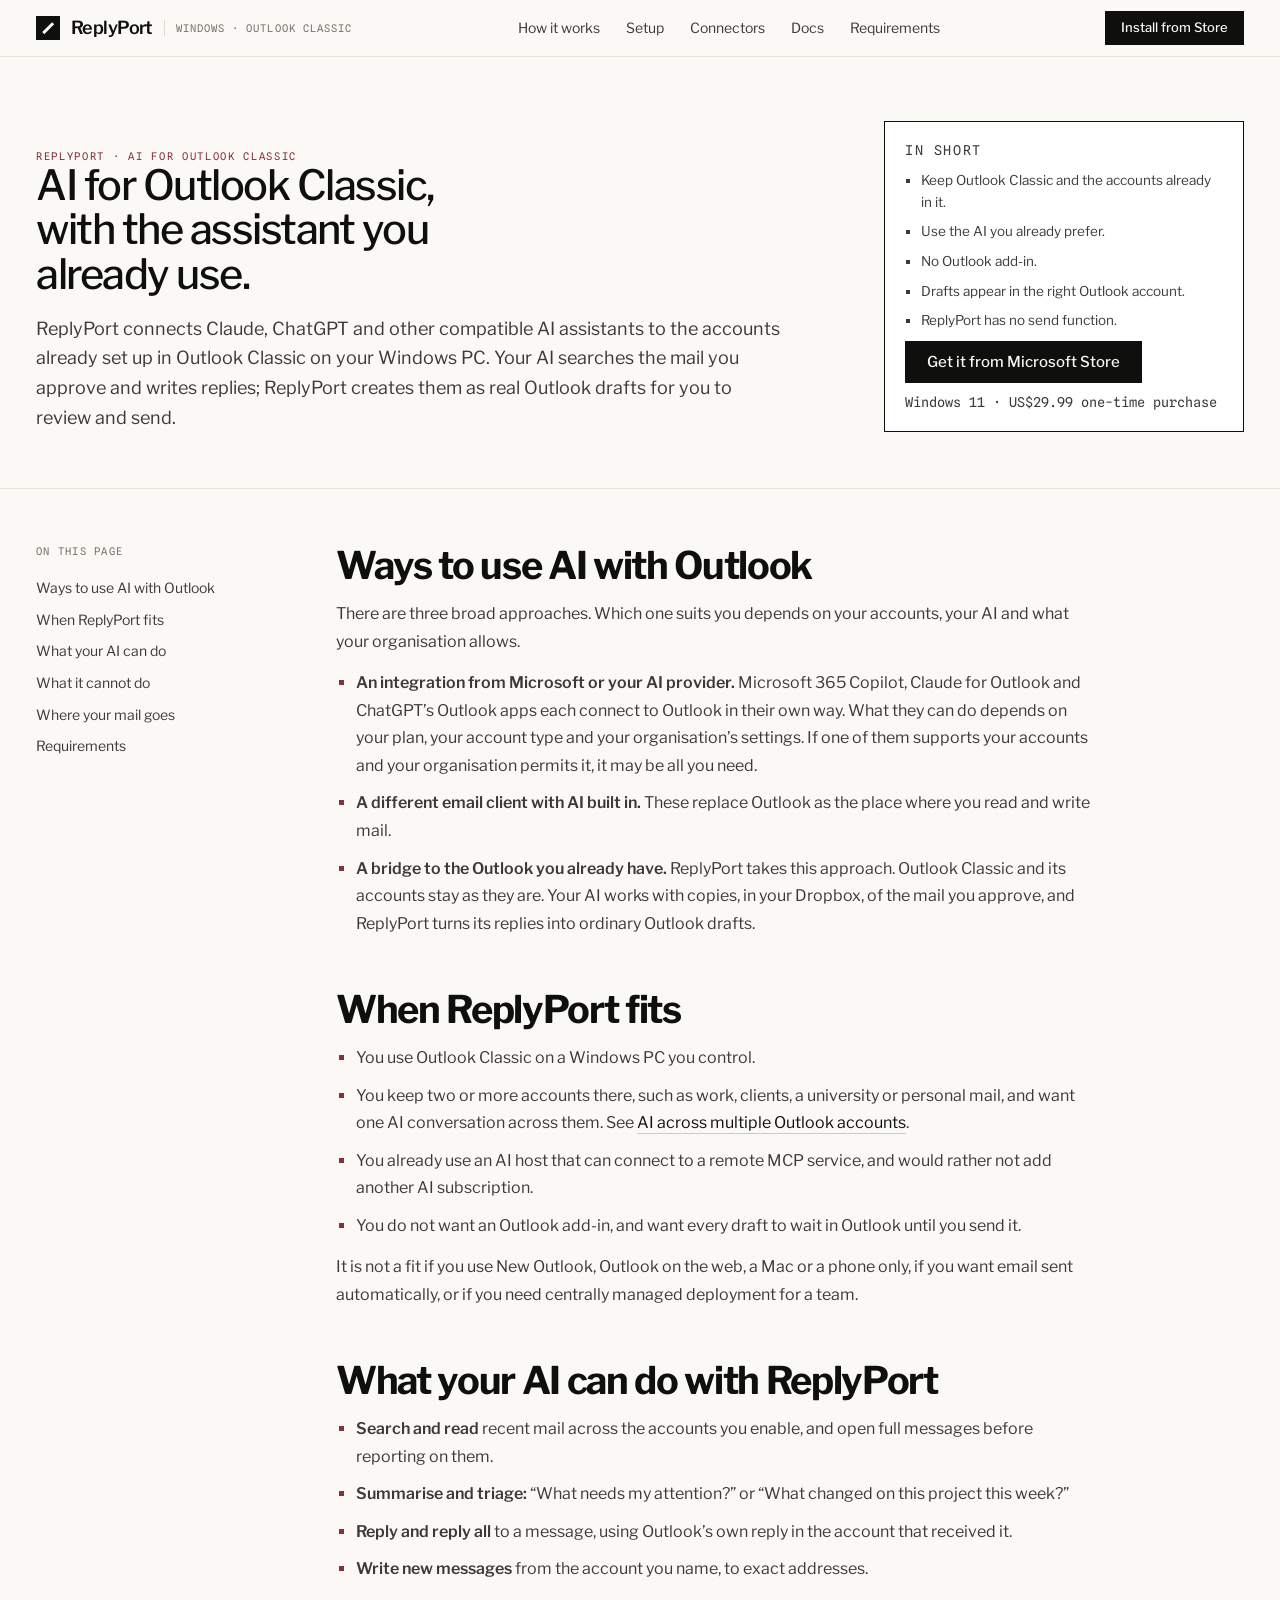
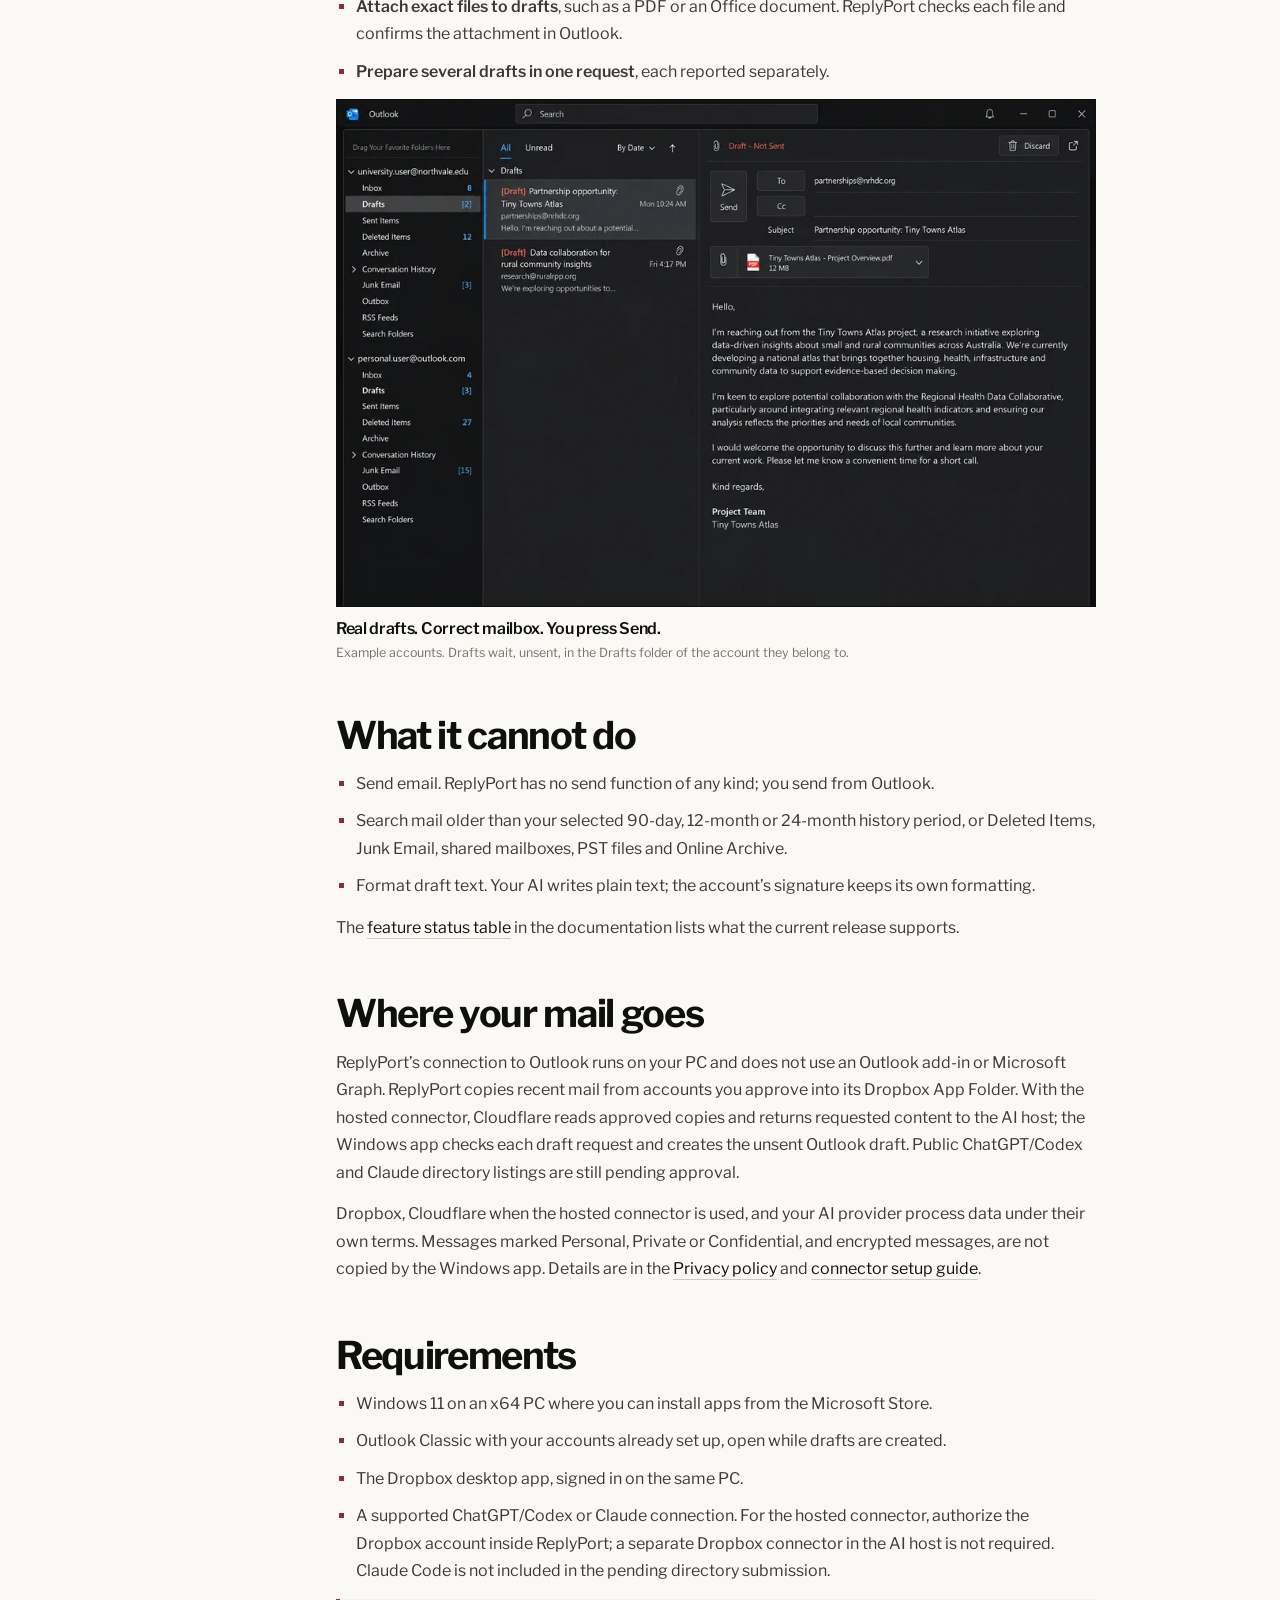
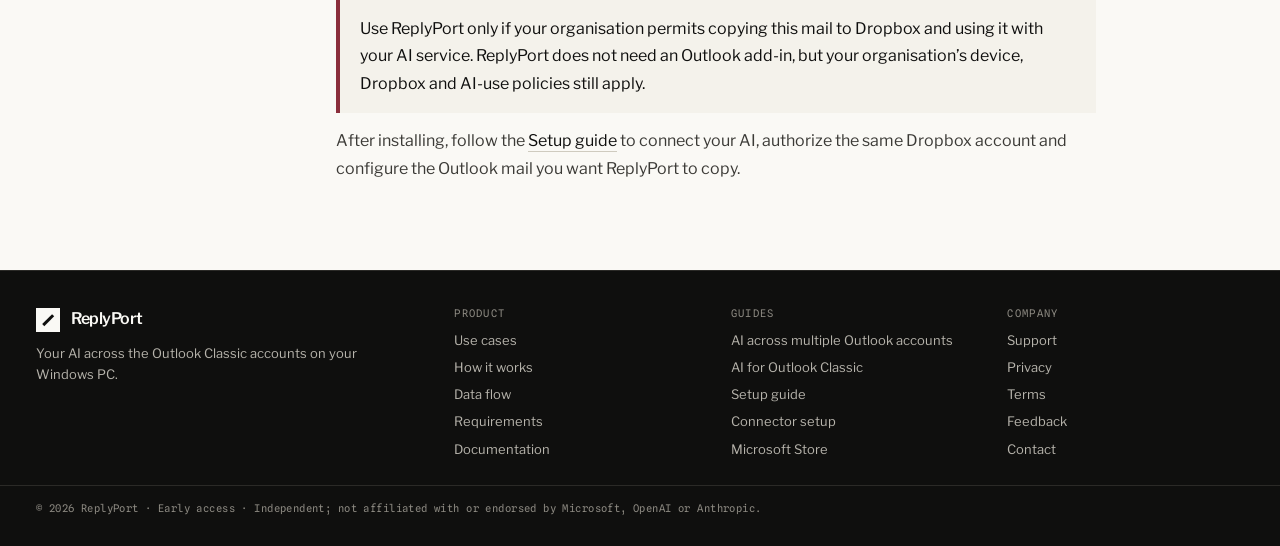
==== commit 6aecab2b: "docs: prepare public connector onboarding disclosures" ====
--- a/ai-for-outlook-classic/index.html
+++ b/ai-for-outlook-classic/index.html
@@ -117,7 +117,7 @@
         <ul>
           <li>You use Outlook Classic on a Windows PC you control.</li>
           <li>You keep two or more accounts there, such as work, clients, a university or personal mail, and want one AI conversation across them. See <a class="link" href="../ai-multiple-outlook-accounts/">AI across multiple Outlook accounts</a>.</li>
-          <li>You already use Claude, ChatGPT or another assistant that can read and create files in Dropbox, and would rather not add another AI subscription.</li>
+          <li>You already use an AI host that can connect to a remote MCP service, and would rather not add another AI subscription.</li>
           <li>You do not want an Outlook add-in, and want every draft to wait in Outlook until you send it.</li>
         </ul>
         <p>It is not a fit if you use New Outlook, Outlook on the web, a Mac or a phone only, if you want email sent automatically, or if you need centrally managed deployment for a team.</p>
@@ -157,7 +157,7 @@
 
       <section id="data">
         <h2>Where your mail goes</h2>
-        <p>ReplyPort&#8217;s connection to Outlook runs on your PC and does not use an Outlook add-in or Microsoft Graph. In the current Windows-app workflow, ReplyPort copies recent mail from accounts you approve into its Dropbox App Folder. Your AI can read those copies through its Dropbox connection and leave draft requests there; ReplyPort checks each request on your PC before creating the draft. A separate ReplyPort-operated Cloudflare MCP connector is being prepared to read approved copies from Dropbox and return requested content to the AI host.</p>
+        <p>ReplyPort&#8217;s connection to Outlook runs on your PC and does not use an Outlook add-in or Microsoft Graph. ReplyPort copies recent mail from accounts you approve into its Dropbox App Folder. With the hosted connector, Cloudflare reads approved copies and returns requested content to the AI host; the Windows app checks each draft request and creates the unsent Outlook draft. Public ChatGPT/Codex and Claude directory listings are still pending approval.</p>
         <p>Dropbox, Cloudflare when the hosted connector is used, and your AI provider process data under their own terms. Messages marked Personal, Private or Confidential, and encrypted messages, are not copied by the Windows app. Details are in the <a class="link" href="../privacy/">Privacy policy</a> and <a class="link" href="../connectors/">connector setup guide</a>.</p>
       </section>
 
@@ -167,10 +167,10 @@
           <li>Windows 11 on an x64 PC where you can install apps from the Microsoft Store.</li>
           <li>Outlook Classic with your accounts already set up, open while drafts are created.</li>
           <li>The Dropbox desktop app, signed in on the same PC.</li>
-          <li>An AI assistant connected to that same Dropbox account, with permission to read and create files there, such as ChatGPT, ChatGPT Work, Codex, Claude, Claude Cowork or Claude Code.</li>
+          <li>A supported ChatGPT/Codex or Claude connection. For the hosted connector, authorize the Dropbox account inside ReplyPort; a separate Dropbox connector in the AI host is not required. Claude Code is not included in the pending directory submission.</li>
         </ul>
         <p class="guide-callout">Use ReplyPort only if your organisation permits copying this mail to Dropbox and using it with your AI service. ReplyPort does not need an Outlook add-in, but your organisation&#8217;s device, Dropbox and AI-use policies still apply.</p>
-        <p>After installing, the <a class="link" href="../setup/">Setup guide</a> connects your AI in three steps.</p>
+        <p>After installing, follow the <a class="link" href="../setup/">Setup guide</a> to connect your AI, authorize the same Dropbox account and configure the Outlook mail you want ReplyPort to copy.</p>
       </section>
     </article>
   </div>
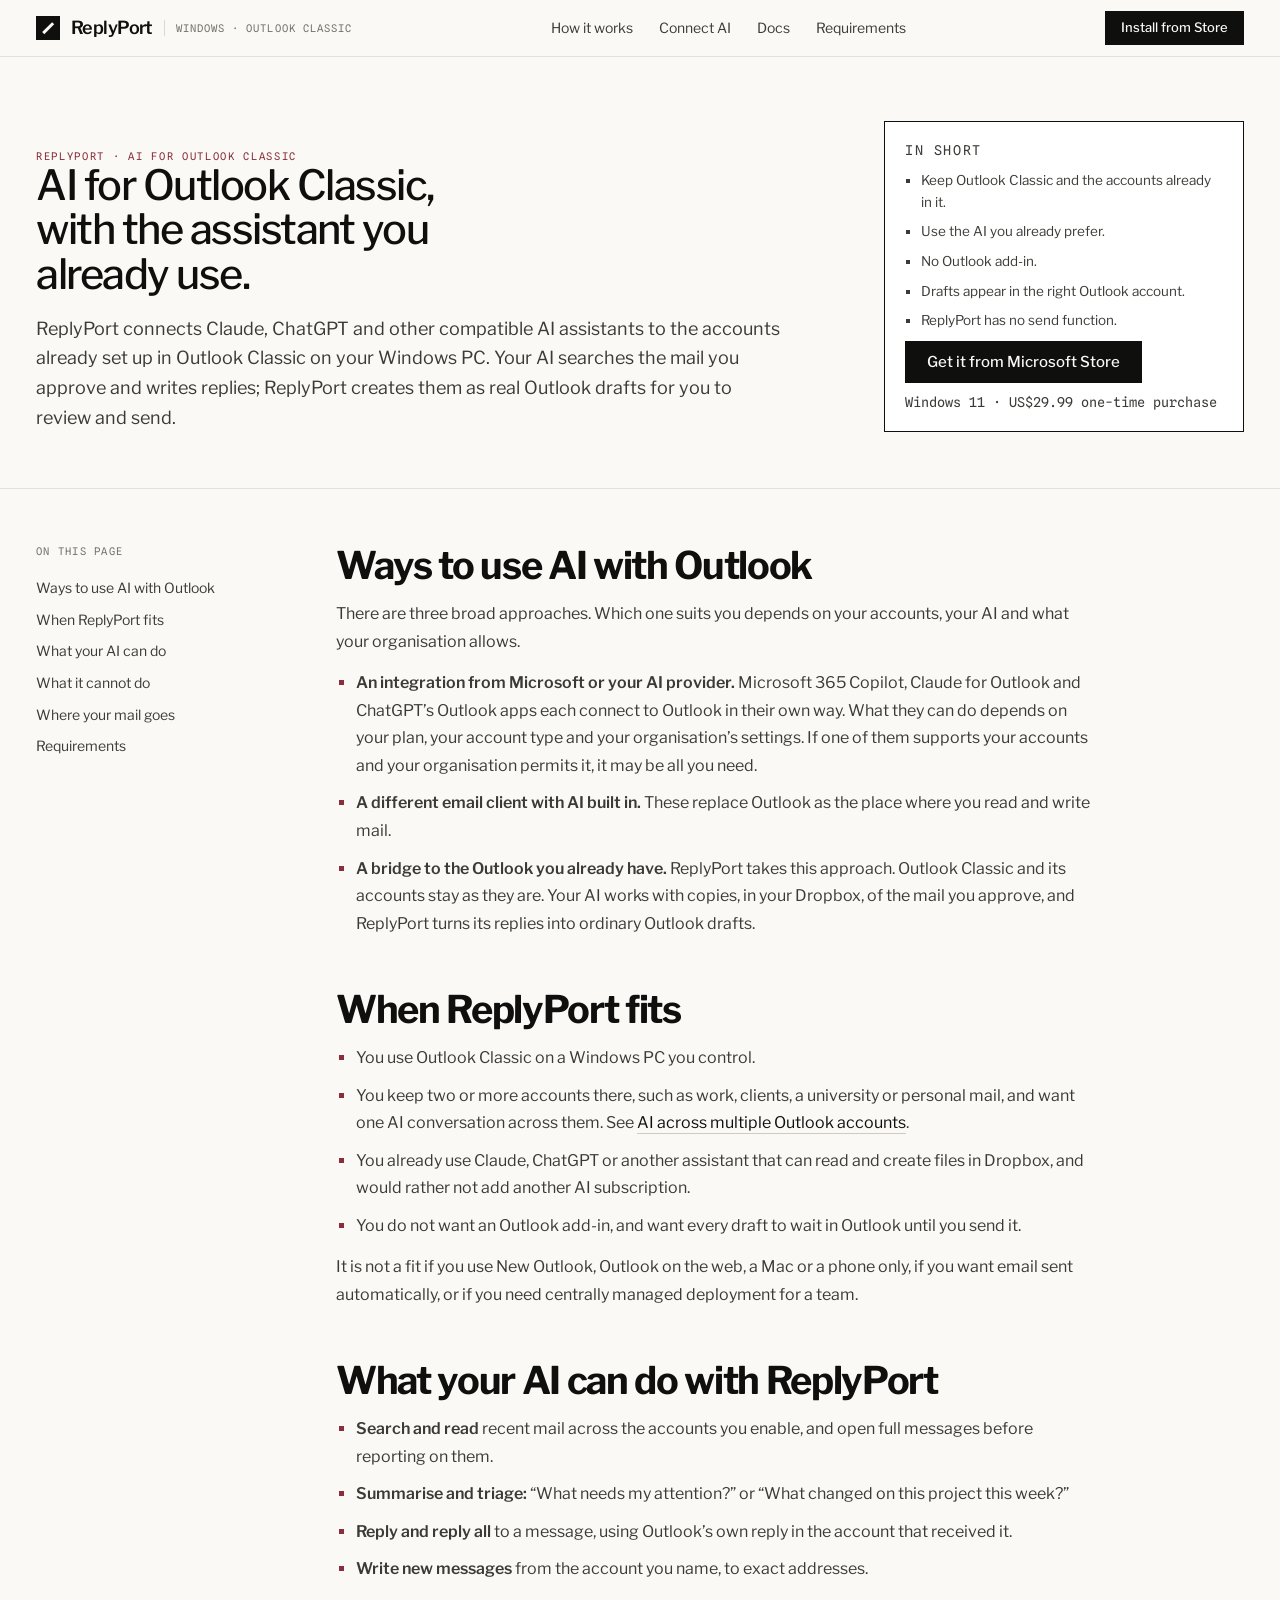
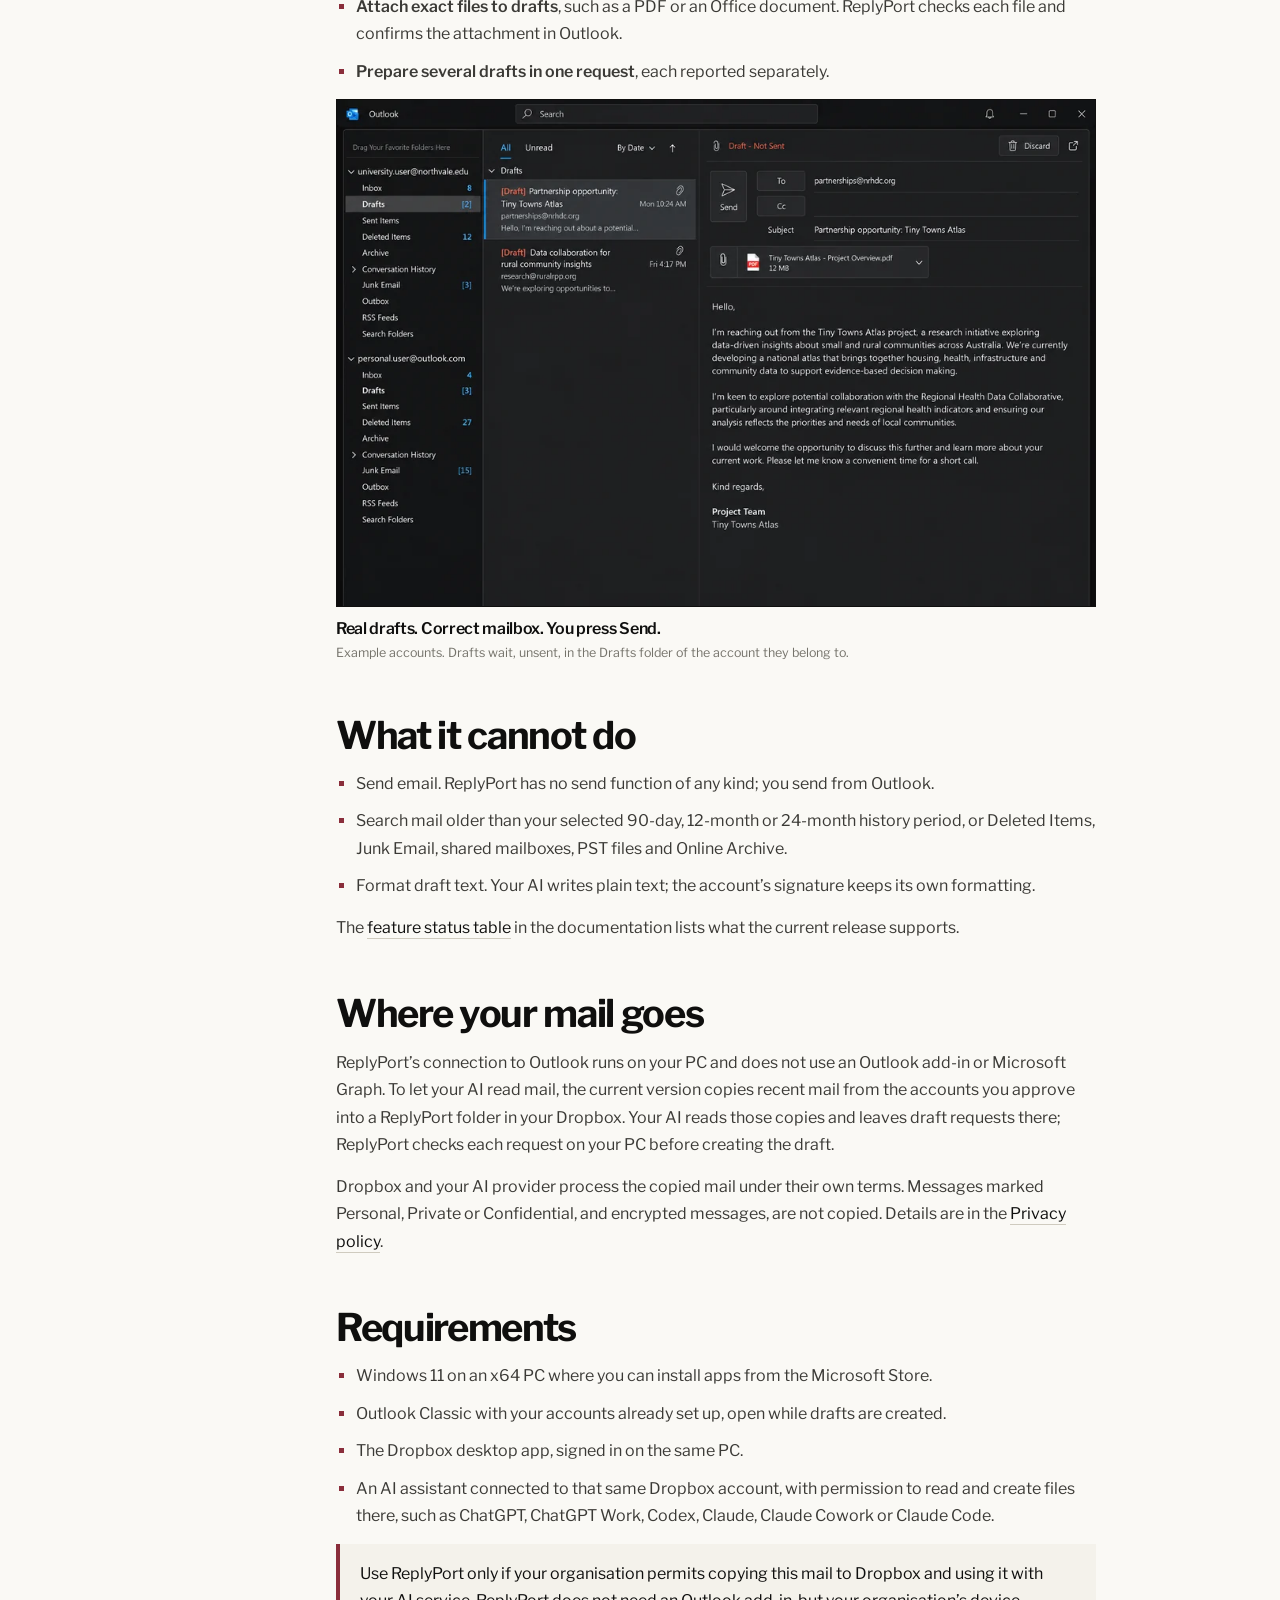
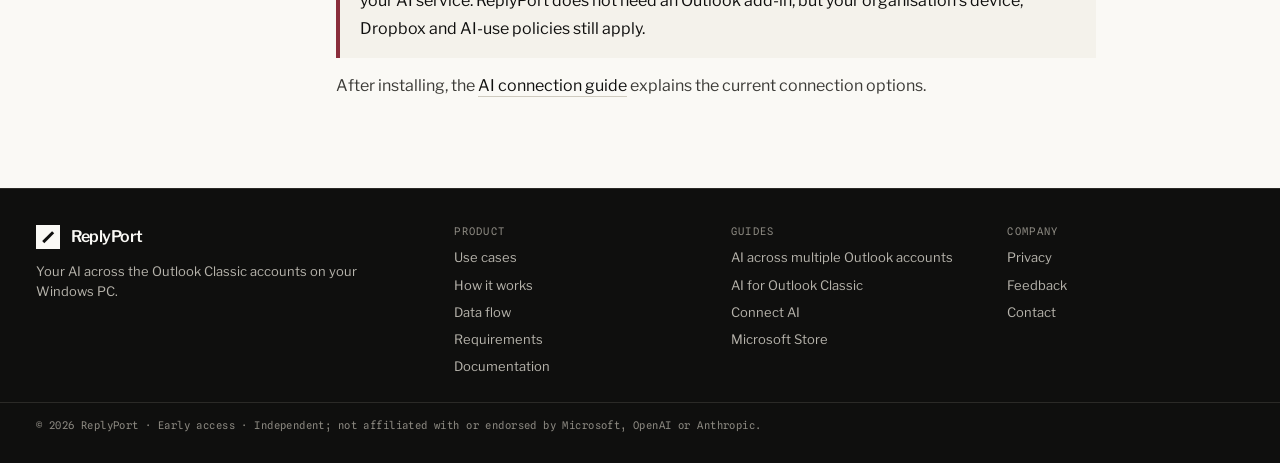
==== commit 8c93865a: "Publish the current ReplyPort MCP setup guide" ====
--- a/ai-for-outlook-classic/index.html
+++ b/ai-for-outlook-classic/index.html
@@ -48,8 +48,7 @@
     </a>
     <nav class="topbar__links" aria-label="Primary">
       <a href="../#how">How it works</a>
-      <a href="../setup/">Setup</a>
-      <a href="../connectors/">Connectors</a>
+      <a href="../connect/">Connect AI</a>
       <a href="../docs/">Docs</a>
       <a href="../#windows">Requirements</a>
     </nav>
@@ -59,8 +58,7 @@
     <summary><span class="wrap navdrop__summary">Sections</span></summary>
     <nav class="wrap navdrop__menu" aria-label="Primary, compact">
       <a href="../#how">How it works</a>
-      <a href="../setup/">Setup</a>
-      <a href="../connectors/">Connectors</a>
+      <a href="../connect/">Connect AI</a>
       <a href="../docs/">Docs</a>
       <a href="../#windows">Requirements</a>
     </nav>
@@ -117,7 +115,7 @@
         <ul>
           <li>You use Outlook Classic on a Windows PC you control.</li>
           <li>You keep two or more accounts there, such as work, clients, a university or personal mail, and want one AI conversation across them. See <a class="link" href="../ai-multiple-outlook-accounts/">AI across multiple Outlook accounts</a>.</li>
-          <li>You already use an AI host that can connect to a remote MCP service, and would rather not add another AI subscription.</li>
+          <li>You already use Claude, ChatGPT or another assistant that can read and create files in Dropbox, and would rather not add another AI subscription.</li>
           <li>You do not want an Outlook add-in, and want every draft to wait in Outlook until you send it.</li>
         </ul>
         <p>It is not a fit if you use New Outlook, Outlook on the web, a Mac or a phone only, if you want email sent automatically, or if you need centrally managed deployment for a team.</p>
@@ -157,8 +155,8 @@
 
       <section id="data">
         <h2>Where your mail goes</h2>
-        <p>ReplyPort&#8217;s connection to Outlook runs on your PC and does not use an Outlook add-in or Microsoft Graph. ReplyPort copies recent mail from accounts you approve into its Dropbox App Folder. With the hosted connector, Cloudflare reads approved copies and returns requested content to the AI host; the Windows app checks each draft request and creates the unsent Outlook draft. Public ChatGPT/Codex and Claude directory listings are still pending approval.</p>
-        <p>Dropbox, Cloudflare when the hosted connector is used, and your AI provider process data under their own terms. Messages marked Personal, Private or Confidential, and encrypted messages, are not copied by the Windows app. Details are in the <a class="link" href="../privacy/">Privacy policy</a> and <a class="link" href="../connectors/">connector setup guide</a>.</p>
+        <p>ReplyPort&#8217;s connection to Outlook runs on your PC and does not use an Outlook add-in or Microsoft Graph. To let your AI read mail, the current version copies recent mail from the accounts you approve into a ReplyPort folder in your Dropbox. Your AI reads those copies and leaves draft requests there; ReplyPort checks each request on your PC before creating the draft.</p>
+        <p>Dropbox and your AI provider process the copied mail under their own terms. Messages marked Personal, Private or Confidential, and encrypted messages, are not copied. Details are in the <a class="link" href="../privacy/">Privacy policy</a>.</p>
       </section>
 
       <section id="requirements">
@@ -167,10 +165,10 @@
           <li>Windows 11 on an x64 PC where you can install apps from the Microsoft Store.</li>
           <li>Outlook Classic with your accounts already set up, open while drafts are created.</li>
           <li>The Dropbox desktop app, signed in on the same PC.</li>
-          <li>A supported ChatGPT/Codex or Claude connection. For the hosted connector, authorize the Dropbox account inside ReplyPort; a separate Dropbox connector in the AI host is not required. Claude Code is not included in the pending directory submission.</li>
+          <li>An AI assistant connected to that same Dropbox account, with permission to read and create files there, such as ChatGPT, ChatGPT Work, Codex, Claude, Claude Cowork or Claude Code.</li>
         </ul>
         <p class="guide-callout">Use ReplyPort only if your organisation permits copying this mail to Dropbox and using it with your AI service. ReplyPort does not need an Outlook add-in, but your organisation&#8217;s device, Dropbox and AI-use policies still apply.</p>
-        <p>After installing, follow the <a class="link" href="../setup/">Setup guide</a> to connect your AI, authorize the same Dropbox account and configure the Outlook mail you want ReplyPort to copy.</p>
+        <p>After installing, the <a class="link" href="../connect/">AI connection guide</a> explains the current connection options.</p>
       </section>
     </article>
   </div>
@@ -197,15 +195,12 @@
       <h2 class="eyebrow">Guides</h2>
       <a href="../ai-multiple-outlook-accounts/">AI across multiple Outlook accounts</a>
       <a href="./" aria-current="page">AI for Outlook Classic</a>
-      <a href="../setup/">Setup guide</a>
-      <a href="../connectors/">Connector setup</a>
+      <a href="../connect/">Connect AI</a>
       <a href="https://apps.microsoft.com/detail/9PPGN3H4QGJJ">Microsoft Store</a>
     </nav>
     <nav class="foot__col" aria-label="Company">
       <h2 class="eyebrow">Company</h2>
-      <a href="../support/">Support</a>
       <a href="../privacy/">Privacy</a>
-      <a href="../terms/">Terms</a>
       <a href="https://github.com/replyport/feedback/issues/new/choose" rel="noopener">Feedback</a>
       <a href="mailto:sergei.v.alexeev@gmail.com">Contact</a>
     </nav>
--- a/assets/site.css
+++ b/assets/site.css
@@ -641,8 +641,11 @@
 .copy-button:focus-visible{outline:2px solid var(--signal);outline-offset:3px}
 .instruction-download{font-size:13px;border-bottom:1px solid var(--border-strong);padding-bottom:1px}
 .copy-status{font-family:var(--mono);font-size:11px;color:var(--signal);min-height:1.5em}
+.instruction-row{display:grid;grid-template-columns:minmax(0,1fr) auto;gap:12px;align-items:center}
+.instruction-row input{width:100%;min-width:0;box-sizing:border-box;background:var(--panel);color:var(--body)}
 .guide-help{display:grid;gap:0}
 .guide-help > div{padding:14px 0;border-top:1px solid var(--rule-alt)}
+@media(max-width:640px){.instruction-row{grid-template-columns:1fr}}
 .guide-help dt{font-size:16px;font-weight:500;color:var(--ink)}
 .guide-help dd{margin-top:4px;font-size:14px;line-height:1.6;color:var(--body)}
 
